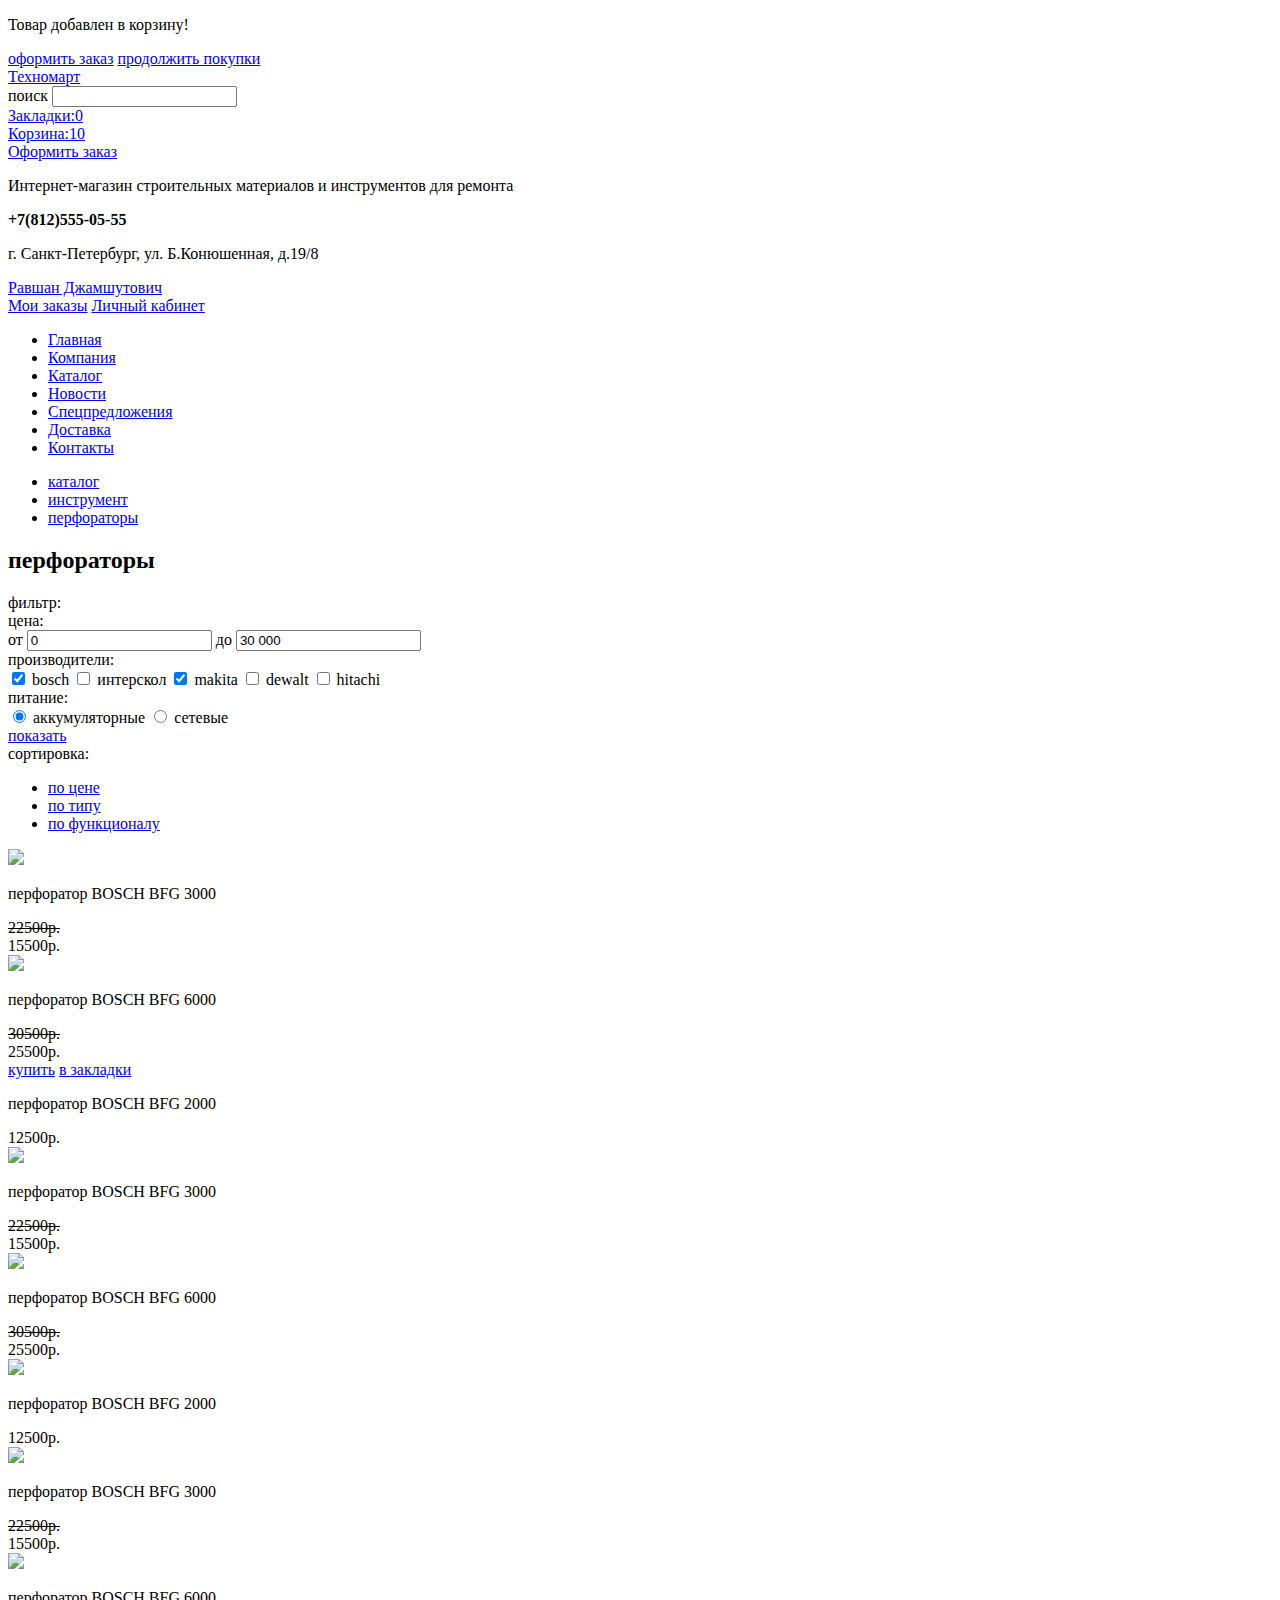
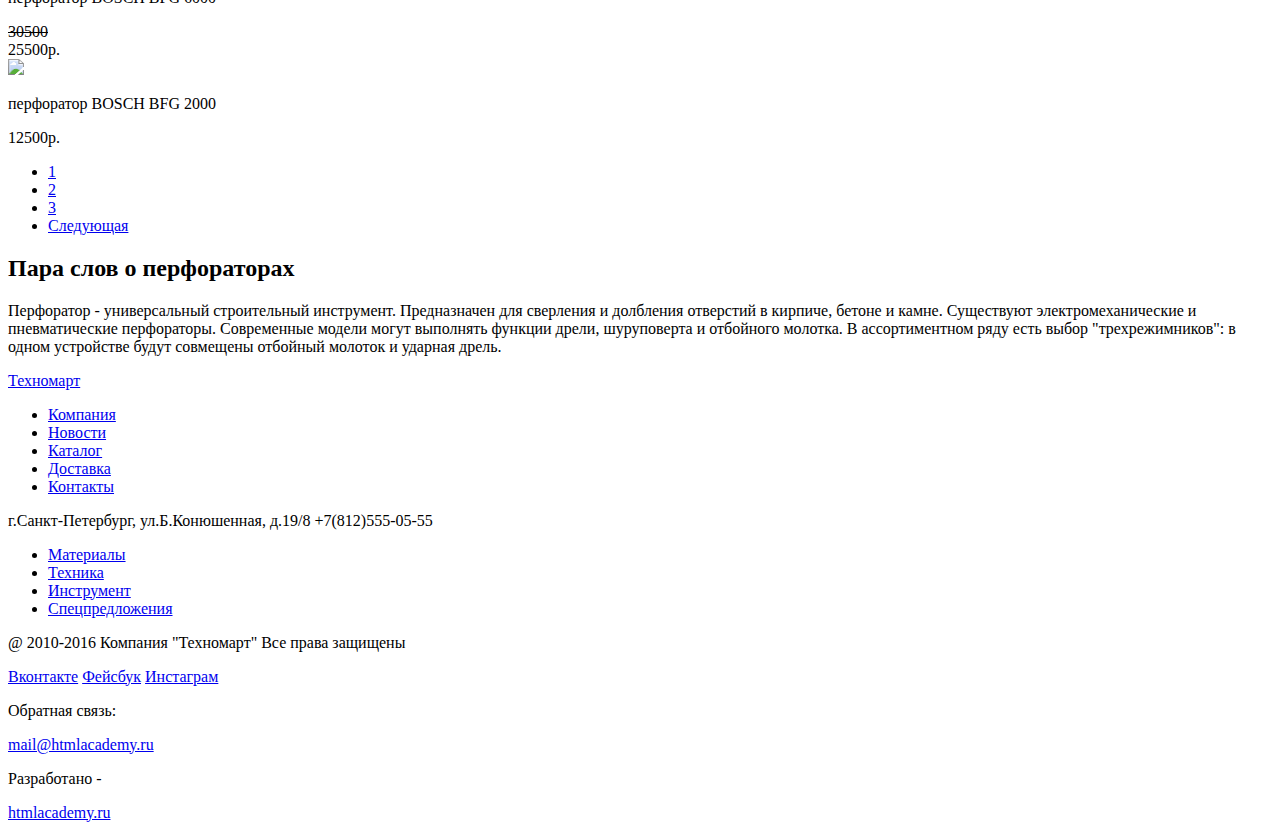
==== catalog.html @ 2f7bc576 "Разметила главную страницу" ====
<!DOCTYPE html>
<html lang="ru">
  <head>
    <meta charset="utf-8">
    <title>Техномарт</title>
  </head>
  <body>
	<div class="popup-show">
	  <p>Товар добавлен в корзину!</p>
	  <div class="popup-show-list">
		<a href="#">оформить заказ</a>
		<a href="#">продолжить покупки</a>  
	  </div> 	
    </div>  
    <header class="main-header">
      <div class="container">    
        <div class="top-block">
          <div class="top-block-title">
            <a href="index.html">Техномарт</a>  
          </div>
	      <form class="top-block-search" action="#" method="get">
			<label for="quest">поиск</label>  
            <input id="quest" name="search" type="text" value="">  
          </form>		
          <div class="top-block-bookmark">
            <a class="bookmark" href="#">Закладки:0</a>  
          </div>
          <div class="top-block-basket">
            <a class="basket" href="#">Корзина:10</a>  
          </div>
          <div class="top-block-order">
            <a class="order" href="#">Оформить заказ</a>  
          </div>    
        </div>
        <div class="info-navigation">
          <div class="info">
            <section class="info-description">
              <p>Интернет-магазин строительных материалов и инструментов для ремонта</p>    
            </section>
            <section class="info-contacts">
              <div class="info-contacts-tel">
                <b>+7(812)555-05-55</b>  
              </div>
                <p>г. Санкт-Петербург, ул. Б.Конюшенная, д.19/8</p>    
            </section>
            <section class="user-block">
              <div class="user-block-login">
                  <a class="login" href="#">Равшан Джамшутович</a>  
              </div>
              <div class="user-block-account">
                <a class="account-orders" href="#">Мои заказы</a>
                <a class="account-personal" href="#">Личный кабинет</a>      
              </div>    
            </section>  
          </div>
          <nav class="main-navigation">
            <ul>
              <li>
                <a href="#">Главная</a>  
              </li>
              <li>
                <a href="#">Компания</a>  
              </li>
              <li>
                <a href="#">Каталог</a>  
              </li>
               <li>
                <a href="#">Новости</a>  
              </li>
              <li>
                <a href="#">Спецпредложения</a>  
              </li>
              <li>
                <a href="#">Доставка</a>  
              </li>
              <li>
                <a href="#">Контакты</a>  
              </li>          
            </ul>    
          </nav>    
        </div>
      </div>    
    </header>
      
    <main class="container">
      <div class="breadcrumbs">
        <ul class="breadcrumbs-list">
          <li>
            <a href="#">каталог</a>  
          </li> 
          <li>
            <a href="#">инструмент</a>  
          </li> 
          <li>
            <a href="#">перфораторы</a>  
          </li>     
        </ul>
      </div>
      <div class="instrument-name">
        <h2>перфораторы</h2>
      </div>
      <div class="content-item">
        <div class="content-item-left">
		  <div class="filter">
			<span>фильтр:</span>  
	   	  </div>
		  <div class="content-item-left-price">
			<span>цена:</span>
			<div class="filter-price">
			
              <div class="filter-controls">
                <div class="scale">
				  <div style="margin-left:10px;width:150px;" class="bar"></div>
				</div>
                <div class="toggle min-toggle" style="left:40px;"></div>
                <div class="toggle max-toggle" style="left:180px;"></div>
              </div>
              <div class="price-controls">
                от <input class="min-price" type="text" value="0">
                до <input class="max-price" type="text" value="30 000">
              </div>
              	
			</div>  
	   	  </div>
		  <div class="content-item-left-brands">
			<span>производители:</span>
			<div class="content-item-left-list">
			  <form action="#" method="get">	
			    <input id="bosch" type="checkbox" name="#" value="#" checked>
			    <label for="bosch">bosch</label>
	            <input id="interscol" type="checkbox" name="#" value="#">		
			    <label for="interscol">интерскол</label>
			    <input id="makita" type="checkbox" name="#" value="#" checked>		
			    <label for="makita">makita</label>
			    <input id="dewalt" type="checkbox" name="#" value="#">		
			    <label for="dewalt">dewalt</label>
			    <input id="hitachi" type="checkbox" name="#" value="#">		
			    <label for="hitachi">hitachi</label>
			  </form>				
			</div>
		  </div>
		  <div class="content-item-left-energy">
			<span>питание:</span>
			<div class="content-item-left-list">
			  <form action="#" method="get">
				<input id="battery" type="radio" name="#" value="#" checked>
				<label for="battery">аккумуляторные</label>
				<input id="network" type="radio" name="#" value="#">
				<label for="network">сетевые</label> 
			  </form>
			</div>  
		  </div>
		  <div class="show">
			<a href="#">показать</a>
	   	  </div>	
        </div>
        <div class="content-item-right">
          <div class="sorting">
            <div class="sorting-name">сортировка:</div>
            <div class="sorting-list">
              <ul>
                <li>
                  <a href="#">по цене</a>    
                </li>
                <li>
                  <a href="#">по типу</a>    
                </li>
                <li>
                  <a href="#">по функционалу</a>    
                </li>  
              </ul>
            </div>      
          </div>
          <section class="sorting-item">
            <article class="sorting-item-one">
              <img src="#">
              <p>перфоратор BOSCH BFG 3000</p>
				<div class="price"><s>22500р.</s></div>
              <div class="price-discount">15500р.</div>  
            </article>
            <article class="sorting-item-two">
              <img src="#">
              <p>перфоратор BOSCH BFG 6000</p>
			  <div class="price"><s>30500р.</s></div>
              <div class="price-discount">25500р.</div>  
            </article>
            <article class="sorting-item-three">
			  <div class="buy-bookmarks">
				<a class="buy" href="#">купить</a>
				<a class="bookmarks" href="#">в закладки</a>  
			  </div>
              <!--<img src="#">-->
              <p>перфоратор BOSCH BFG 2000</p>
              <!--<div class="price"></div>-->
              <div class="price-discount">12500р.</div>  
            </article>
            <article class="sorting-item-four">
              <img src="#">
              <p>перфоратор BOSCH BFG 3000</p>
				<div class="price"><s>22500р.</s></div>
              <div class="price-discount">15500р.</div>  
            </article>
			<article class="sorting-item-five">
              <img src="#">
              <p>перфоратор BOSCH BFG 6000</p>
				<div class="price"><s>30500р.</s></div>
              <div class="price-discount">25500р.</div>  
            </article>
			<article class="sorting-item-six">
              <img src="#">
              <p>перфоратор BOSCH BFG 2000</p>
              <!--<div class="price">22500</div>-->
              <div class="price-discount">12500р.</div>  
            </article>
			<article class="sorting-item-seven">
              <img src="#">
              <p>перфоратор BOSCH BFG 3000</p>
			  <div class="price"><s>22500р.</s></div>
              <div class="price-discount">15500р.</div>  
            </article>
			<article class="sorting-item-eight">
              <img src="#">
              <p>перфоратор BOSCH BFG 6000</p>
			  <div class="price"><s>30500</s></div>
              <div class="price-discount">25500р.</div>  
            </article>
			<article class="sorting-item-nine">
              <img src="#">
              <p>перфоратор BOSCH BFG 2000</p>
              <!--<div class="price">22500</div>-->
              <div class="price-discount">12500р.</div>  
            </article>
			
			  
          </section>
        </div>  
      </div>
	  <div class="switchpages">
	    <ul>
		  <li>
			<a href="#">1</a>  
		  </li>	
		  <li>
			<a href="#">2</a>  
		  </li>	
		  <li>
			<a href="#">3</a>  
		  </li>	
		  <li>
			<a href="#">Следующая</a>  
		  </li>		
		</ul>
	  </div>
	  <div class="description-item">
		<h2>Пара слов о перфораторах</h2>
		<p>Перфоратор - универсальный строительный инструмент. Предназначен для сверления и долбления отверстий в кирпиче, бетоне и камне. Существуют электромеханические и пневматические перфораторы. Современные модели могут выполнять функции дрели, шуруповерта и отбойного молотка. В ассортиментном ряду есть выбор "трехрежимников": в одном устройстве будут совмещены отбойный молоток и ударная дрель.</p>  
	  </div>	
    </main>
      
    <footer class="main-footer">
      <div class="container">
        <div class="top-footer">
          <div class="top-footer-top">
            <div class="top-block-title">
              <a href="index.html">Техномарт</a>  
            </div>
            <nav class="footer-top-navigation">
              <ul>
                <li>
                  <a href="#">Компания</a>  
                </li>
                <li>
                  <a href="#">Новости</a>  
                </li>
                <li>
                  <a href="#">Каталог</a>  
                </li>
                <li>
                  <a href="#">Доставка</a>  
                </li>
                <li>
                  <a href="#">Контакты</a>  
                </li>   
              </ul>  
            </nav>
          </div>
          <div class="top-footer-bottom">
            <p>г.Санкт-Петербург, ул.Б.Конюшенная, д.19/8
              +7(812)555-05-55</p>
            <nav class="footer-bottom-navigation">
              <ul>
                <li>
                  <a href="#">Материалы</a>  
                </li>
                <li>
                  <a href="#">Техника</a>  
                </li>
                <li>
                  <a href="#">Инструмент</a>  
                </li> 
                <li>
                  <a href="#">Спецпредложения</a>  
                </li>     
              </ul>    
            </nav>      
          </div>    
        </div>
          <div class="bottom-footer">
            <section class="footer-protection">
              <p>@ 2010-2016 Компания "Техномарт"
                  Все права защищены</p> 
            </section>
            <section class="footer-social">
              <a class="social-btn social-btn-vk" href="#">Вконтакте</a>
              <a class="social-btn social-btn-fb" href="#">Фейсбук</a>
              <a class="social-btn social-btn-inst" href="#">Инстаграм</a>
            </section>
            <section class="footer-mail">
              <p>Обратная связь:</p>    
              <a class="mail" href="mailto:mail@htmlacademy.ru">mail@htmlacademy.ru</a>
            </section>
            <section class="footer-copyright">
              <p>Разработано -</p>
              <a class="btn" href="https://htmlacademy.ru">htmlacademy.ru</a>
            </section>         
          </div>
          
      </div>    
    </footer>  

  </body>
</html>
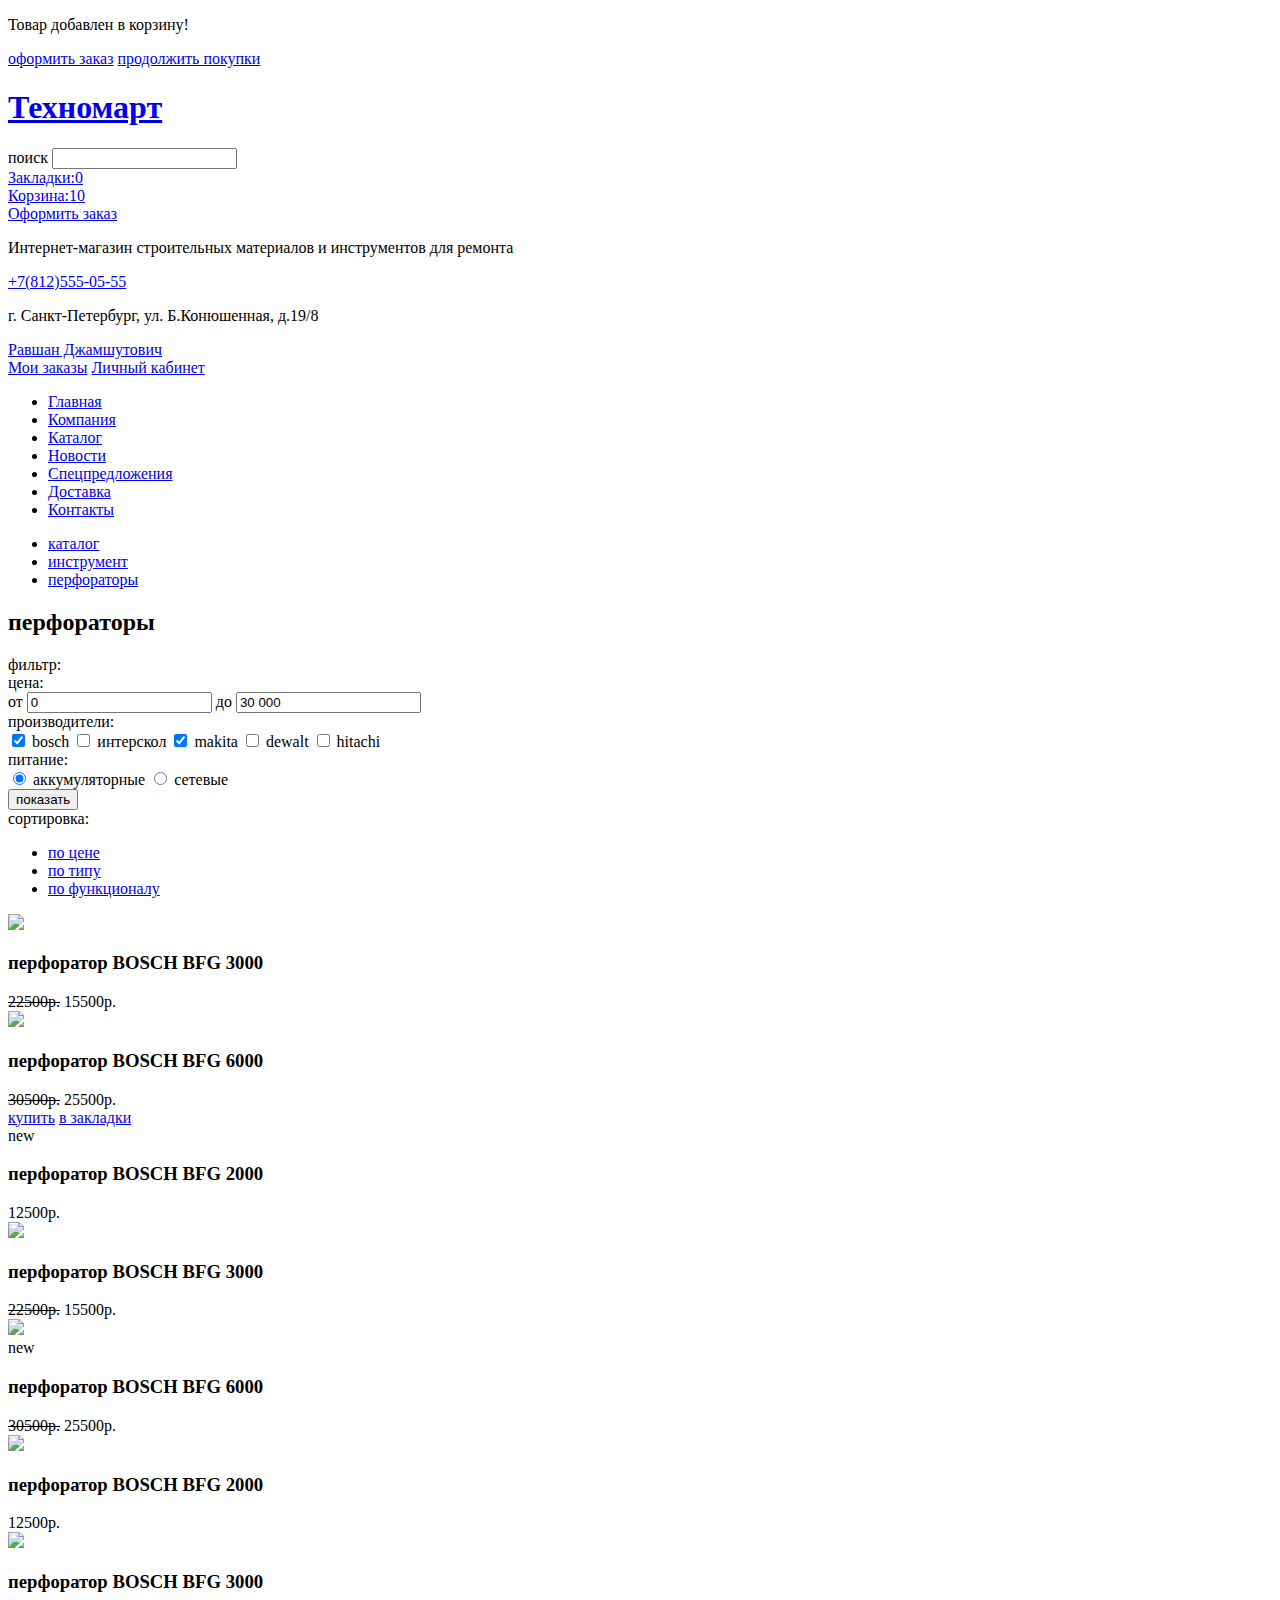
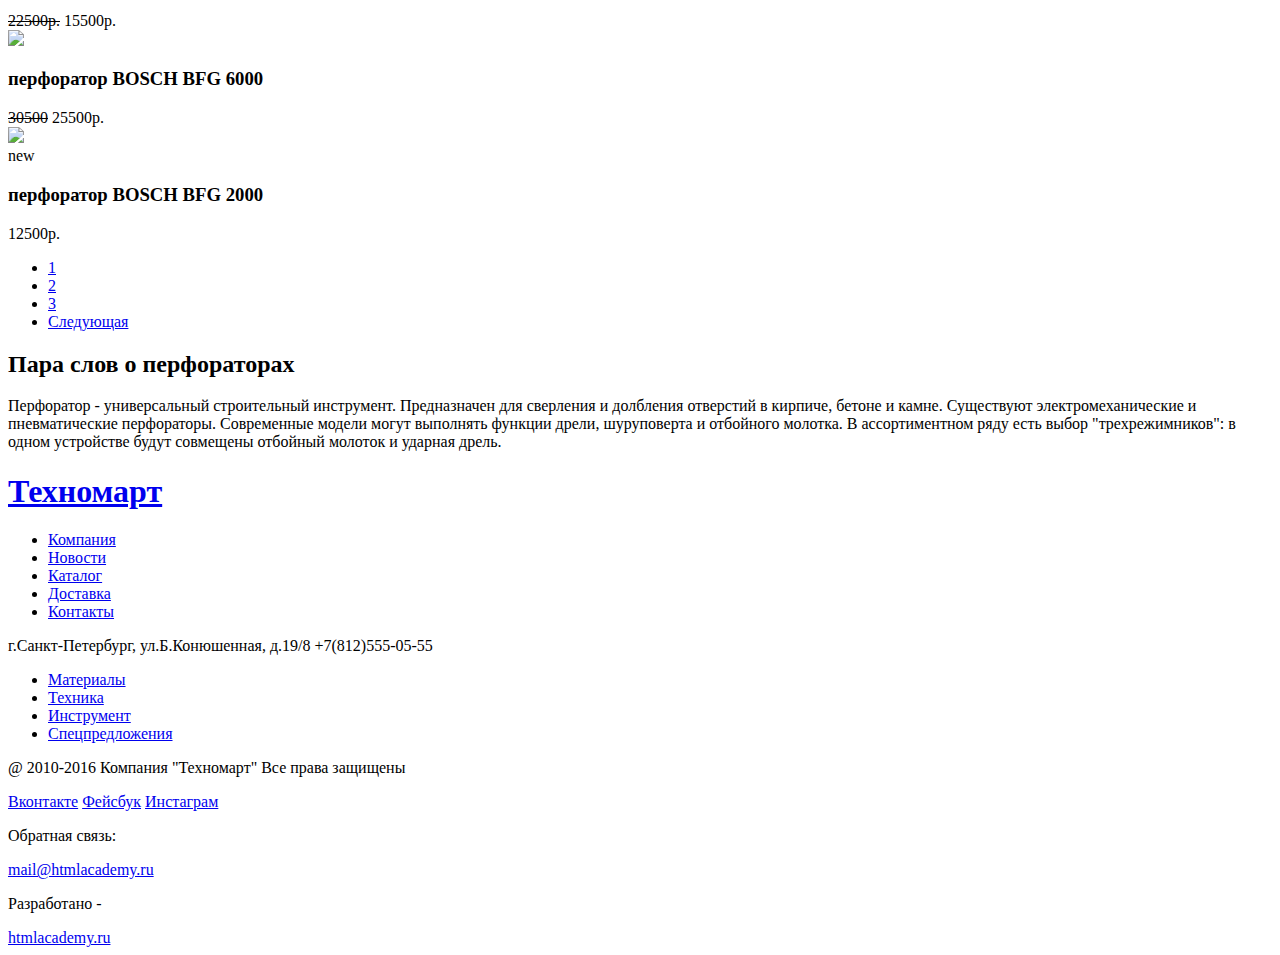
==== commit 562eca2e: "Изменила тег и название класса" ====
--- a/catalog.html
+++ b/catalog.html
@@ -15,12 +15,12 @@
     <header class="main-header">
       <div class="container">    
         <div class="top-block">
-          <div class="top-block-title">
+          <h1 class="top-block-logo">
             <a href="index.html">Техномарт</a>  
-          </div>
-	      <form class="top-block-search" action="#" method="get">
-			<label for="quest">поиск</label>  
-            <input id="quest" name="search" type="text" value="">  
+          </h1>
+          <form class="top-block-search" action="#" method="get">
+			<label>поиск  
+            <input name="search" type="text" value=""></label>  
           </form>		
           <div class="top-block-bookmark">
             <a class="bookmark" href="#">Закладки:0</a>  
@@ -39,7 +39,7 @@
             </section>
             <section class="info-contacts">
               <div class="info-contacts-tel">
-                <b>+7(812)555-05-55</b>  
+                <a href="#">+7(812)555-05-55</a>  
               </div>
                 <p>г. Санкт-Петербург, ул. Б.Конюшенная, д.19/8</p>    
             </section>
@@ -82,9 +82,9 @@
       </div>    
     </header>
       
-    <main class="container">
-      <div class="breadcrumbs">
-        <ul class="breadcrumbs-list">
+    <main data-content="catalog">
+      <div class="container">
+        <ul class="breadcrumbs">
           <li>
             <a href="#">каталог</a>  
           </li> 
@@ -95,15 +95,14 @@
             <a href="#">перфораторы</a>  
           </li>     
         </ul>
-      </div>
-      <div class="instrument-name">
-        <h2>перфораторы</h2>
-      </div>
+      
+      <h2 class="instrument-name">перфораторы</h2>
       <div class="content-item">
         <div class="content-item-left">
 		  <div class="filter">
 			<span>фильтр:</span>  
 	   	  </div>
+		  <form action="#" method="get">	
 		  <div class="content-item-left-price">
 			<span>цена:</span>
 			<div class="filter-price">
@@ -125,7 +124,7 @@
 		  <div class="content-item-left-brands">
 			<span>производители:</span>
 			<div class="content-item-left-list">
-			  <form action="#" method="get">	
+			  	
 			    <input id="bosch" type="checkbox" name="#" value="#" checked>
 			    <label for="bosch">bosch</label>
 	            <input id="interscol" type="checkbox" name="#" value="#">		
@@ -136,23 +135,24 @@
 			    <label for="dewalt">dewalt</label>
 			    <input id="hitachi" type="checkbox" name="#" value="#">		
 			    <label for="hitachi">hitachi</label>
-			  </form>				
+			  				
 			</div>
 		  </div>
 		  <div class="content-item-left-energy">
 			<span>питание:</span>
 			<div class="content-item-left-list">
-			  <form action="#" method="get">
+			  
 				<input id="battery" type="radio" name="#" value="#" checked>
 				<label for="battery">аккумуляторные</label>
 				<input id="network" type="radio" name="#" value="#">
 				<label for="network">сетевые</label> 
-			  </form>
+			  
 			</div>  
 		  </div>
 		  <div class="show">
-			<a href="#">показать</a>
-	   	  </div>	
+			<input type="submit" value="показать">
+	   	  </div>
+		</form>	  
         </div>
         <div class="content-item-right">
           <div class="sorting">
@@ -174,59 +174,74 @@
           <section class="sorting-item">
             <article class="sorting-item-one">
               <img src="#">
-              <p>перфоратор BOSCH BFG 3000</p>
-				<div class="price"><s>22500р.</s></div>
-              <div class="price-discount">15500р.</div>  
+              <h3>перфоратор BOSCH BFG 3000</h3>
+			  <div class="price">
+				 <s>22500р.</s>
+				 <span>15500р.</span>
+			  </div>  
             </article>
             <article class="sorting-item-two">
               <img src="#">
-              <p>перфоратор BOSCH BFG 6000</p>
-			  <div class="price"><s>30500р.</s></div>
-              <div class="price-discount">25500р.</div>  
+              <h3>перфоратор BOSCH BFG 6000</h3>
+			  <div class="price">
+				<s>30500р.</s>
+				<span>25500р.</span>
+			  </div>  
             </article>
             <article class="sorting-item-three">
 			  <div class="buy-bookmarks">
 				<a class="buy" href="#">купить</a>
 				<a class="bookmarks" href="#">в закладки</a>  
 			  </div>
+			  <div class="new">new</div>
               <!--<img src="#">-->
-              <p>перфоратор BOSCH BFG 2000</p>
+              <h3>перфоратор BOSCH BFG 2000</h3>
               <!--<div class="price"></div>-->
-              <div class="price-discount">12500р.</div>  
+              <div class="price">12500р.</div>  
             </article>
             <article class="sorting-item-four">
               <img src="#">
-              <p>перфоратор BOSCH BFG 3000</p>
-				<div class="price"><s>22500р.</s></div>
-              <div class="price-discount">15500р.</div>  
+              <h3>перфоратор BOSCH BFG 3000</h3>
+			  <div class="price">
+				<s>22500р.</s>
+				<span>15500р.</span>
+			  </div>  
             </article>
 			<article class="sorting-item-five">
               <img src="#">
-              <p>перфоратор BOSCH BFG 6000</p>
-				<div class="price"><s>30500р.</s></div>
-              <div class="price-discount">25500р.</div>  
+			  <div class="new">new</div>
+			  <h3>перфоратор BOSCH BFG 6000</h3>
+			  <div class="price">
+				<s>30500р.</s>
+				<span>25500р.</span>
+			  </div>  
             </article>
 			<article class="sorting-item-six">
               <img src="#">
-              <p>перфоратор BOSCH BFG 2000</p>
+              <h3>перфоратор BOSCH BFG 2000</h3>
               <!--<div class="price">22500</div>-->
-              <div class="price-discount">12500р.</div>  
+              <div class="price">12500р.</div>  
             </article>
 			<article class="sorting-item-seven">
               <img src="#">
-              <p>перфоратор BOSCH BFG 3000</p>
-			  <div class="price"><s>22500р.</s></div>
-              <div class="price-discount">15500р.</div>  
+              <h3>перфоратор BOSCH BFG 3000</h3>
+			  <div class="price">
+				<s>22500р.</s>
+				<span>15500р.</span>
+			  </div>  
             </article>
 			<article class="sorting-item-eight">
               <img src="#">
-              <p>перфоратор BOSCH BFG 6000</p>
-			  <div class="price"><s>30500</s></div>
-              <div class="price-discount">25500р.</div>  
+              <h3>перфоратор BOSCH BFG 6000</h3>
+			  <div class="price">
+				 <s>30500</s>
+				 <span>25500р.</span>
+			  </div>  
             </article>
 			<article class="sorting-item-nine">
               <img src="#">
-              <p>перфоратор BOSCH BFG 2000</p>
+			  <div class="new">new</div>
+              <H3>перфоратор BOSCH BFG 2000</H3>
               <!--<div class="price">22500</div>-->
               <div class="price-discount">12500р.</div>  
             </article>
@@ -235,8 +250,8 @@
           </section>
         </div>  
       </div>
-	  <div class="switchpages">
-	    <ul>
+	  <!--<div class="switchpages">-->
+	    <ul class="pages">
 		  <li>
 			<a href="#">1</a>  
 		  </li>	
@@ -250,20 +265,21 @@
 			<a href="#">Следующая</a>  
 		  </li>		
 		</ul>
-	  </div>
+	  <!--</div>-->
 	  <div class="description-item">
 		<h2>Пара слов о перфораторах</h2>
 		<p>Перфоратор - универсальный строительный инструмент. Предназначен для сверления и долбления отверстий в кирпиче, бетоне и камне. Существуют электромеханические и пневматические перфораторы. Современные модели могут выполнять функции дрели, шуруповерта и отбойного молотка. В ассортиментном ряду есть выбор "трехрежимников": в одном устройстве будут совмещены отбойный молоток и ударная дрель.</p>  
-	  </div>	
+	  </div>
+	  </div>
     </main>
       
     <footer class="main-footer">
       <div class="container">
         <div class="top-footer">
           <div class="top-footer-top">
-            <div class="top-block-title">
+            <h1 class="footer-logo">
               <a href="index.html">Техномарт</a>  
-            </div>
+            </h1>
             <nav class="footer-top-navigation">
               <ul>
                 <li>
@@ -281,7 +297,7 @@
                 <li>
                   <a href="#">Контакты</a>  
                 </li>   
-              </ul>  
+			  </ul> 
             </nav>
           </div>
           <div class="top-footer-bottom">
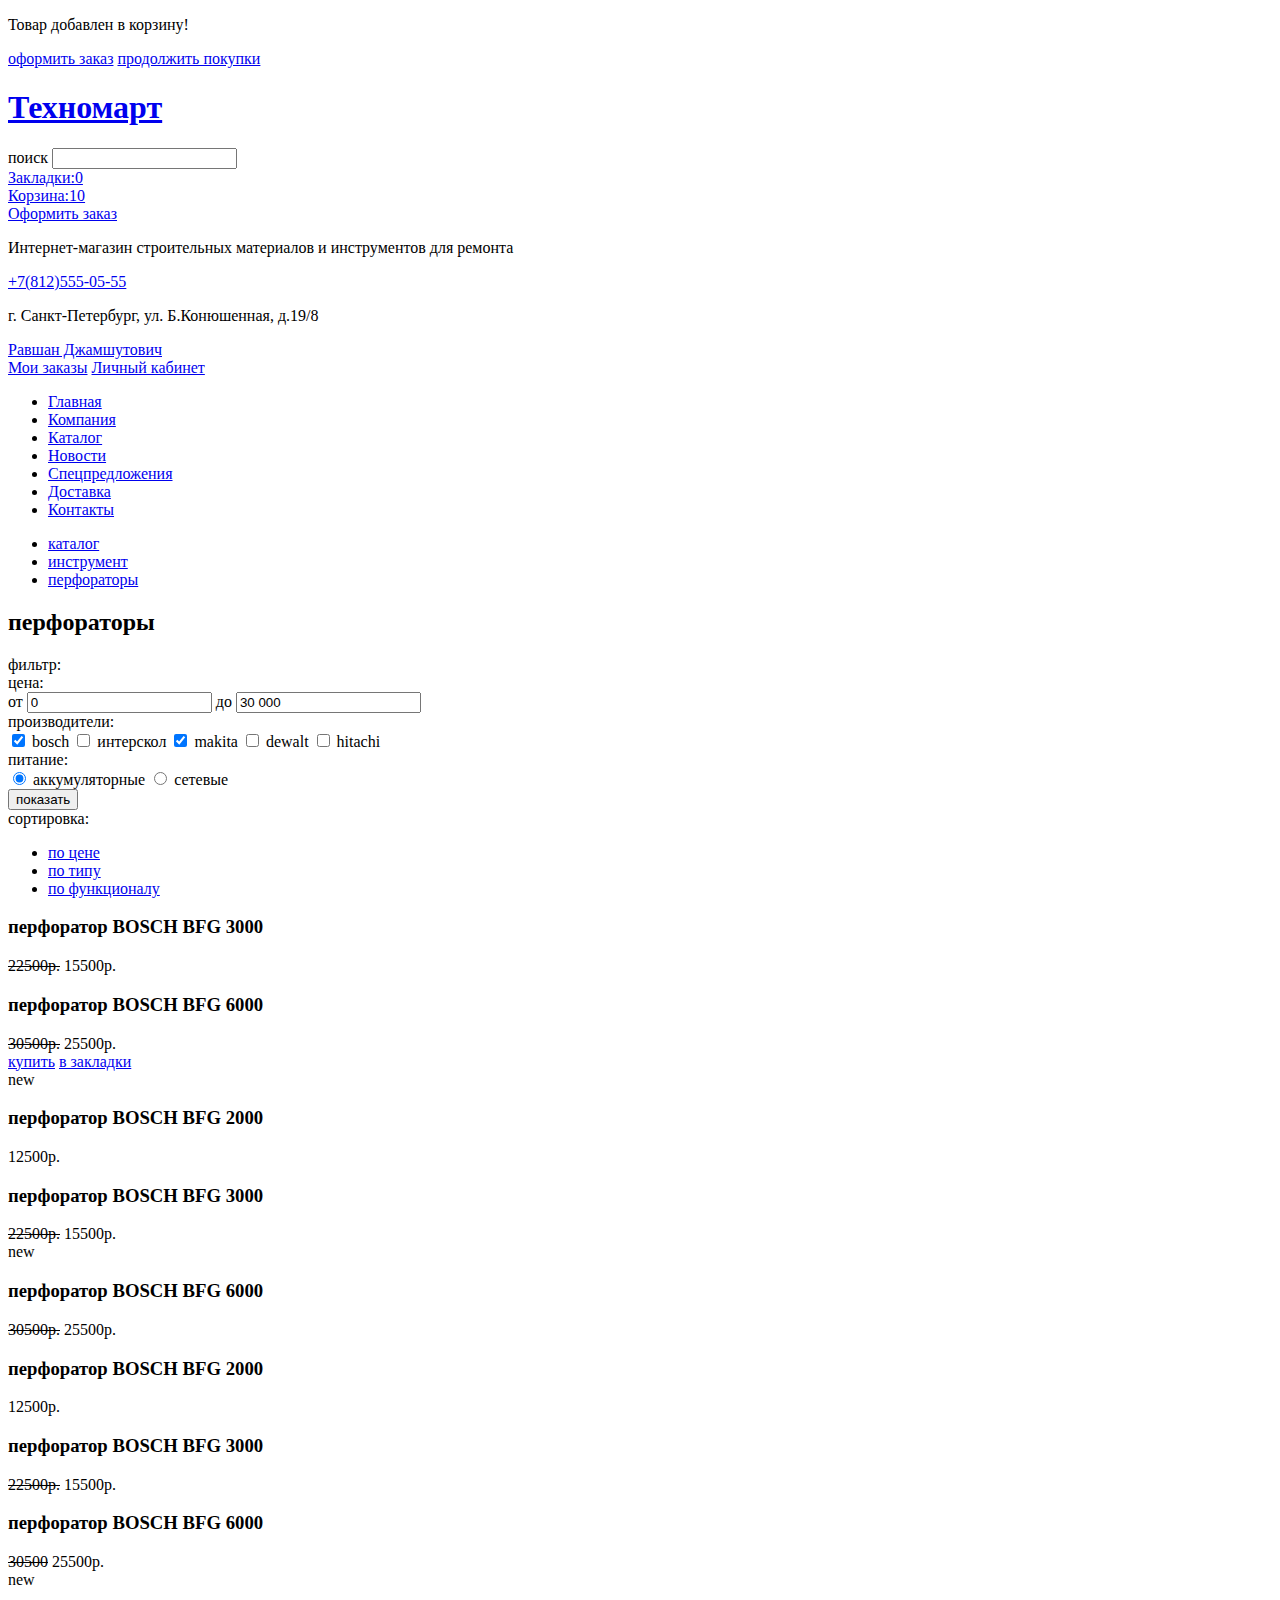
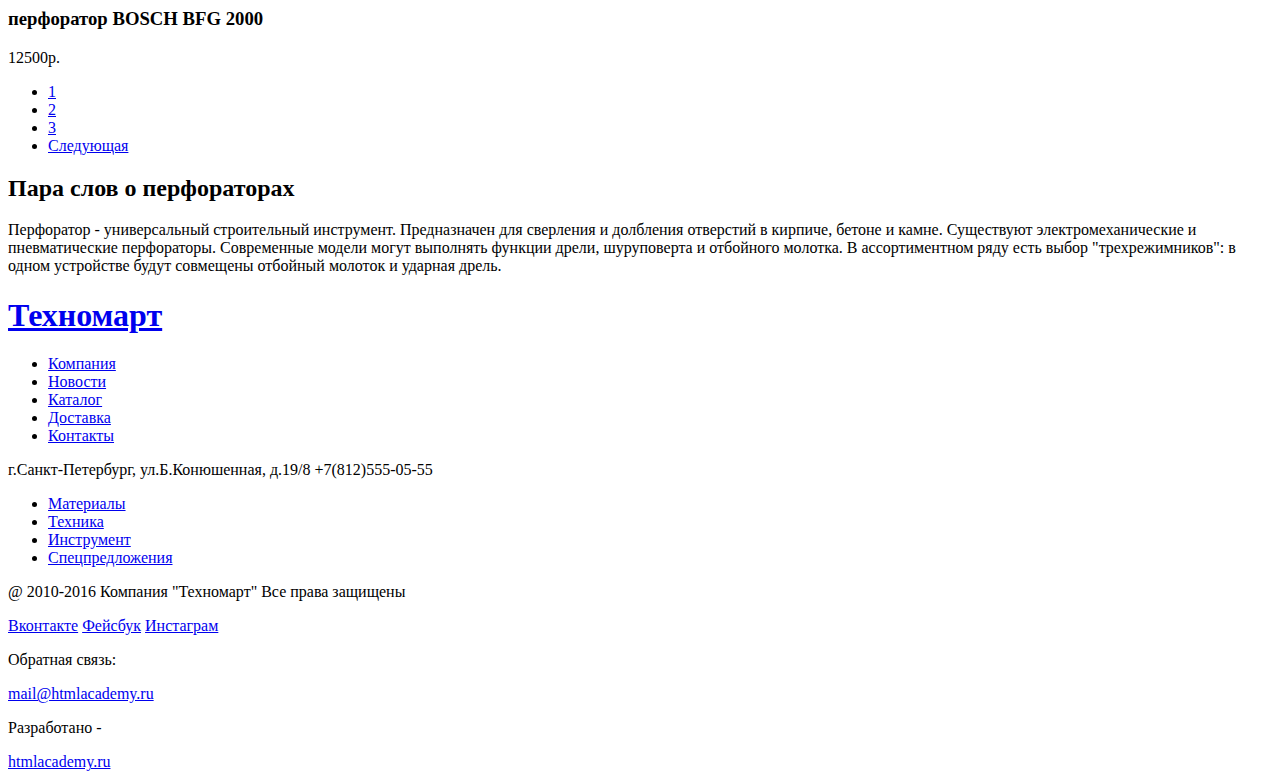
==== commit 645cd634: "Удалила div в хедере, теги img," ====
--- a/catalog.html
+++ b/catalog.html
@@ -32,8 +32,7 @@
             <a class="order" href="#">Оформить заказ</a>  
           </div>    
         </div>
-        <div class="info-navigation">
-          <div class="info">
+        <div class="info">
             <section class="info-description">
               <p>Интернет-магазин строительных материалов и инструментов для ремонта</p>    
             </section>
@@ -78,7 +77,7 @@
               </li>          
             </ul>    
           </nav>    
-        </div>
+        
       </div>    
     </header>
       
@@ -173,7 +172,6 @@
           </div>
           <section class="sorting-item">
             <article class="sorting-item-one">
-              <img src="#">
               <h3>перфоратор BOSCH BFG 3000</h3>
 			  <div class="price">
 				 <s>22500р.</s>
@@ -181,7 +179,6 @@
 			  </div>  
             </article>
             <article class="sorting-item-two">
-              <img src="#">
               <h3>перфоратор BOSCH BFG 6000</h3>
 			  <div class="price">
 				<s>30500р.</s>
@@ -200,7 +197,6 @@
               <div class="price">12500р.</div>  
             </article>
             <article class="sorting-item-four">
-              <img src="#">
               <h3>перфоратор BOSCH BFG 3000</h3>
 			  <div class="price">
 				<s>22500р.</s>
@@ -208,8 +204,7 @@
 			  </div>  
             </article>
 			<article class="sorting-item-five">
-              <img src="#">
-			  <div class="new">new</div>
+              <div class="new">new</div>
 			  <h3>перфоратор BOSCH BFG 6000</h3>
 			  <div class="price">
 				<s>30500р.</s>
@@ -217,13 +212,11 @@
 			  </div>  
             </article>
 			<article class="sorting-item-six">
-              <img src="#">
-              <h3>перфоратор BOSCH BFG 2000</h3>
+               <h3>перфоратор BOSCH BFG 2000</h3>
               <!--<div class="price">22500</div>-->
               <div class="price">12500р.</div>  
             </article>
 			<article class="sorting-item-seven">
-              <img src="#">
               <h3>перфоратор BOSCH BFG 3000</h3>
 			  <div class="price">
 				<s>22500р.</s>
@@ -231,7 +224,6 @@
 			  </div>  
             </article>
 			<article class="sorting-item-eight">
-              <img src="#">
               <h3>перфоратор BOSCH BFG 6000</h3>
 			  <div class="price">
 				 <s>30500</s>
@@ -239,8 +231,7 @@
 			  </div>  
             </article>
 			<article class="sorting-item-nine">
-              <img src="#">
-			  <div class="new">new</div>
+              <div class="new">new</div>
               <H3>перфоратор BOSCH BFG 2000</H3>
               <!--<div class="price">22500</div>-->
               <div class="price-discount">12500р.</div>  
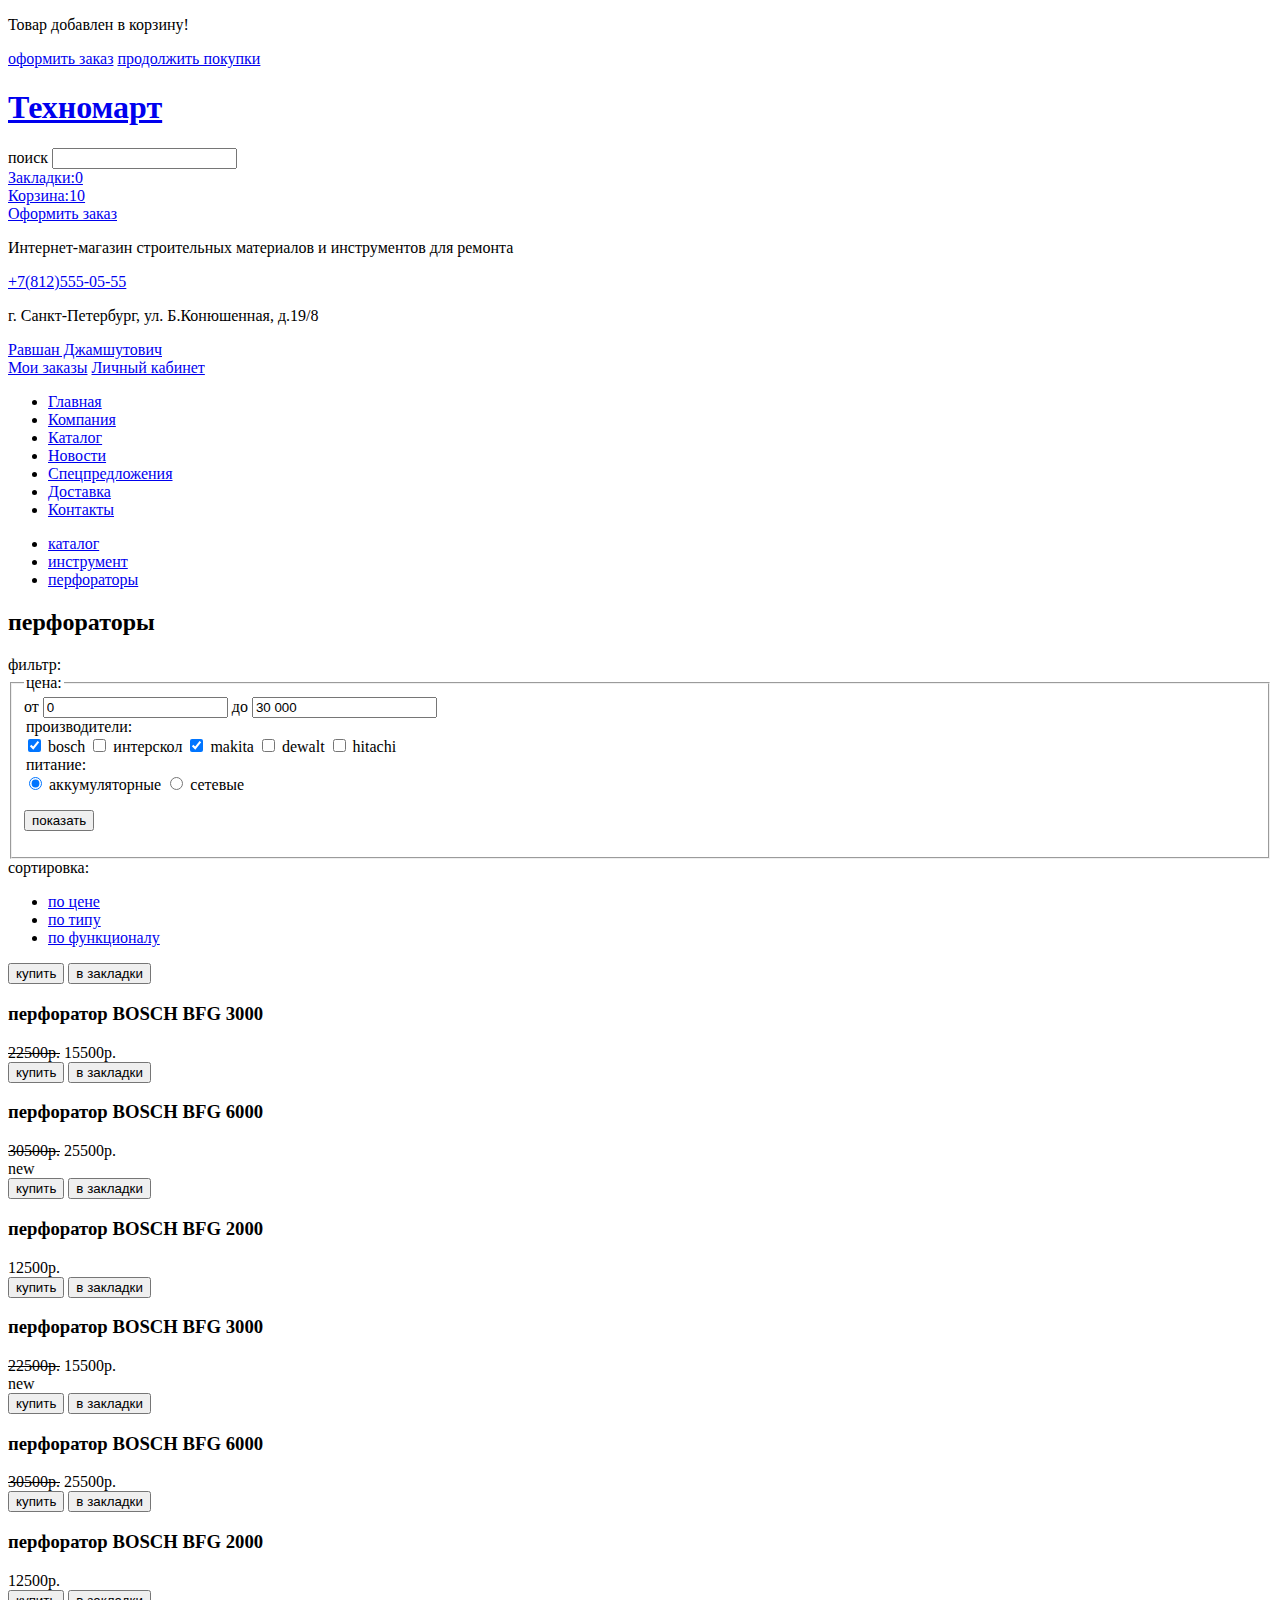
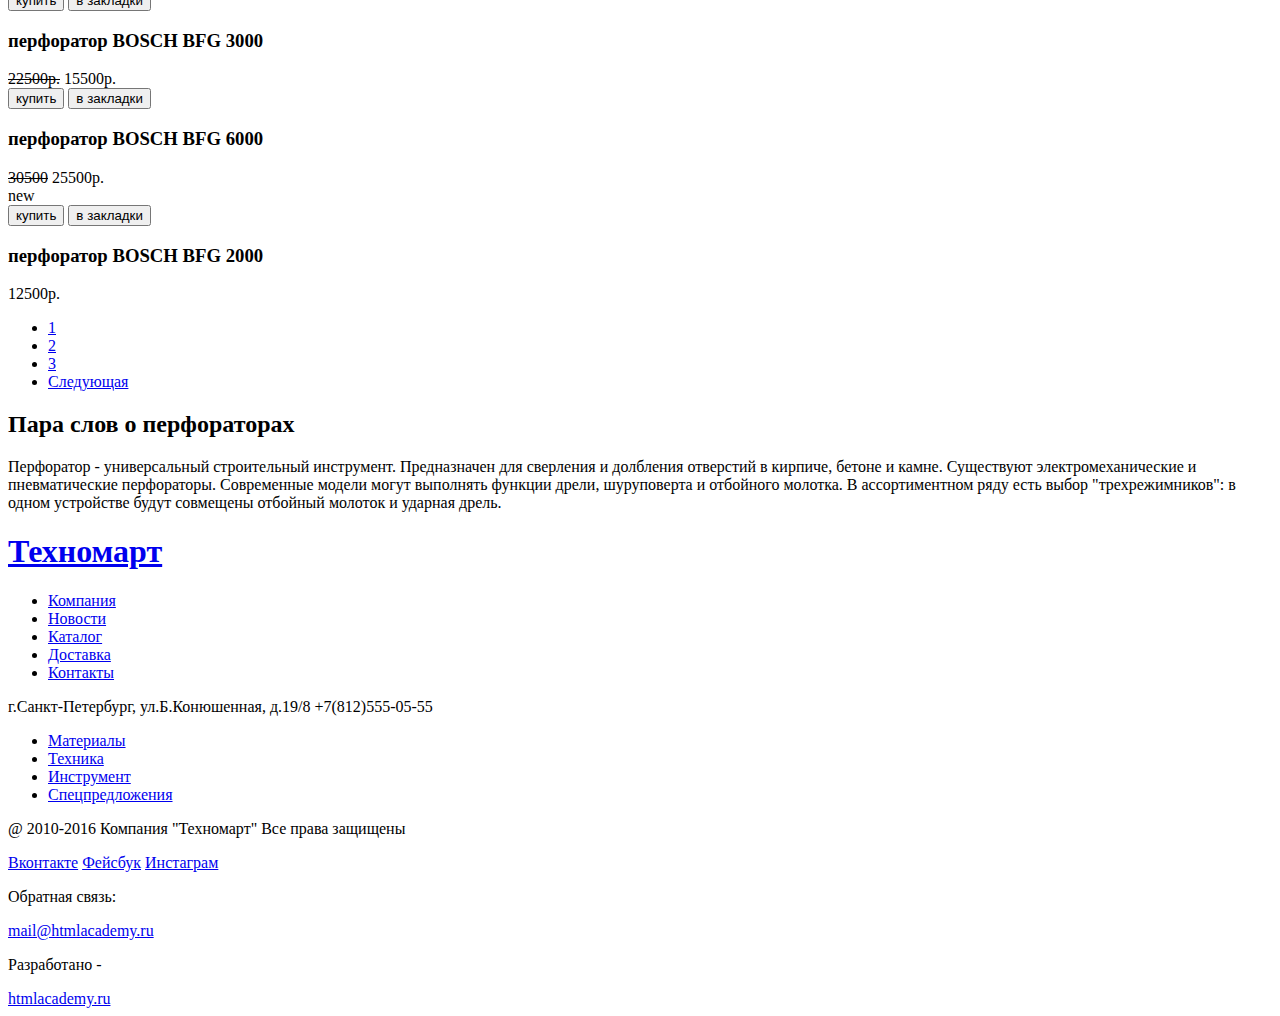
==== commit a155df3e: "Изменила разметку формы" ====
--- a/catalog.html
+++ b/catalog.html
@@ -102,28 +102,22 @@
 			<span>фильтр:</span>  
 	   	  </div>
 		  <form action="#" method="get">	
-		  <div class="content-item-left-price">
-			<span>цена:</span>
-			<div class="filter-price">
+		    <fieldset>
+			  <legend>цена:</legend>
+                <div class="filter-controls">
+                  <div class="scale">
+				    <div style="margin-left:10px;width:150px;" class="bar"></div>
+				  </div>
+                  <div class="toggle min-toggle" style="left:40px;"></div>
+                  <div class="toggle max-toggle" style="left:180px;"></div>
+                </div>
+                <div class="price-controls">
+                  от <input class="min-price" type="text" value="0">
+                  до <input class="max-price" type="text" value="30 000">
+                </div>
+              	
+		      <legend>производители:</legend>
 			
-              <div class="filter-controls">
-                <div class="scale">
-				  <div style="margin-left:10px;width:150px;" class="bar"></div>
-				</div>
-                <div class="toggle min-toggle" style="left:40px;"></div>
-                <div class="toggle max-toggle" style="left:180px;"></div>
-              </div>
-              <div class="price-controls">
-                от <input class="min-price" type="text" value="0">
-                до <input class="max-price" type="text" value="30 000">
-              </div>
-              	
-			</div>  
-	   	  </div>
-		  <div class="content-item-left-brands">
-			<span>производители:</span>
-			<div class="content-item-left-list">
-			  	
 			    <input id="bosch" type="checkbox" name="#" value="#" checked>
 			    <label for="bosch">bosch</label>
 	            <input id="interscol" type="checkbox" name="#" value="#">		
@@ -135,22 +129,15 @@
 			    <input id="hitachi" type="checkbox" name="#" value="#">		
 			    <label for="hitachi">hitachi</label>
 			  				
-			</div>
-		  </div>
-		  <div class="content-item-left-energy">
-			<span>питание:</span>
-			<div class="content-item-left-list">
-			  
-				<input id="battery" type="radio" name="#" value="#" checked>
+		      <legend>питание:</legend>
+			
+			    <input id="battery" type="radio" name="#" value="#" checked>
 				<label for="battery">аккумуляторные</label>
 				<input id="network" type="radio" name="#" value="#">
 				<label for="network">сетевые</label> 
 			  
-			</div>  
-		  </div>
-		  <div class="show">
-			<input type="submit" value="показать">
-	   	  </div>
+			      <p><input type="submit" value="показать"></p>
+	   	  </fieldset>
 		</form>	  
         </div>
         <div class="content-item-right">
@@ -172,6 +159,10 @@
           </div>
           <section class="sorting-item">
             <article class="sorting-item-one">
+			  <div class="hidden">
+			    <button>купить</button>
+			    <button>в закладки</button>	
+			  </div>
               <h3>перфоратор BOSCH BFG 3000</h3>
 			  <div class="price">
 				 <s>22500р.</s>
@@ -179,6 +170,10 @@
 			  </div>  
             </article>
             <article class="sorting-item-two">
+			  <div class="hidden">
+			    <button>купить</button>
+			    <button>в закладки</button>	
+			  </div>	
               <h3>перфоратор BOSCH BFG 6000</h3>
 			  <div class="price">
 				<s>30500р.</s>
@@ -186,17 +181,20 @@
 			  </div>  
             </article>
             <article class="sorting-item-three">
-			  <div class="buy-bookmarks">
-				<a class="buy" href="#">купить</a>
-				<a class="bookmarks" href="#">в закладки</a>  
+			  <div class="new">new</div>
+			  <div class="hidden">
+				<button>купить</button>
+				<button>в закладки</button>  
 			  </div>
-			  <div class="new">new</div>
-              <!--<img src="#">-->
-              <h3>перфоратор BOSCH BFG 2000</h3>
+			  <h3>перфоратор BOSCH BFG 2000</h3>
               <!--<div class="price"></div>-->
               <div class="price">12500р.</div>  
             </article>
             <article class="sorting-item-four">
+			  <div class="hidden">
+				<button>купить</button>
+				<button>в закладки</button>  
+			  </div>	
               <h3>перфоратор BOSCH BFG 3000</h3>
 			  <div class="price">
 				<s>22500р.</s>
@@ -205,6 +203,10 @@
             </article>
 			<article class="sorting-item-five">
               <div class="new">new</div>
+			  <div class="hidden">
+				<button>купить</button>
+				<button>в закладки</button>  
+			  </div>	
 			  <h3>перфоратор BOSCH BFG 6000</h3>
 			  <div class="price">
 				<s>30500р.</s>
@@ -212,11 +214,19 @@
 			  </div>  
             </article>
 			<article class="sorting-item-six">
+			  <div class="hidden">
+			    <button>купить</button>
+				<button>в закладки</button>  
+			   </div>	
                <h3>перфоратор BOSCH BFG 2000</h3>
               <!--<div class="price">22500</div>-->
               <div class="price">12500р.</div>  
             </article>
 			<article class="sorting-item-seven">
+			  <div class="hidden">
+				<button>купить</button>
+				<button>в закладки</button>  
+			  </div>	
               <h3>перфоратор BOSCH BFG 3000</h3>
 			  <div class="price">
 				<s>22500р.</s>
@@ -224,6 +234,10 @@
 			  </div>  
             </article>
 			<article class="sorting-item-eight">
+			  <div class="hidden">
+				<button>купить</button>
+				<button>в закладки</button>  
+			  </div>	
               <h3>перфоратор BOSCH BFG 6000</h3>
 			  <div class="price">
 				 <s>30500</s>
@@ -232,6 +246,10 @@
             </article>
 			<article class="sorting-item-nine">
               <div class="new">new</div>
+			  <div class="hidden">
+				<button>купить</button>
+				<button>в закладки</button>  
+			  </div>
               <H3>перфоратор BOSCH BFG 2000</H3>
               <!--<div class="price">22500</div>-->
               <div class="price-discount">12500р.</div>  
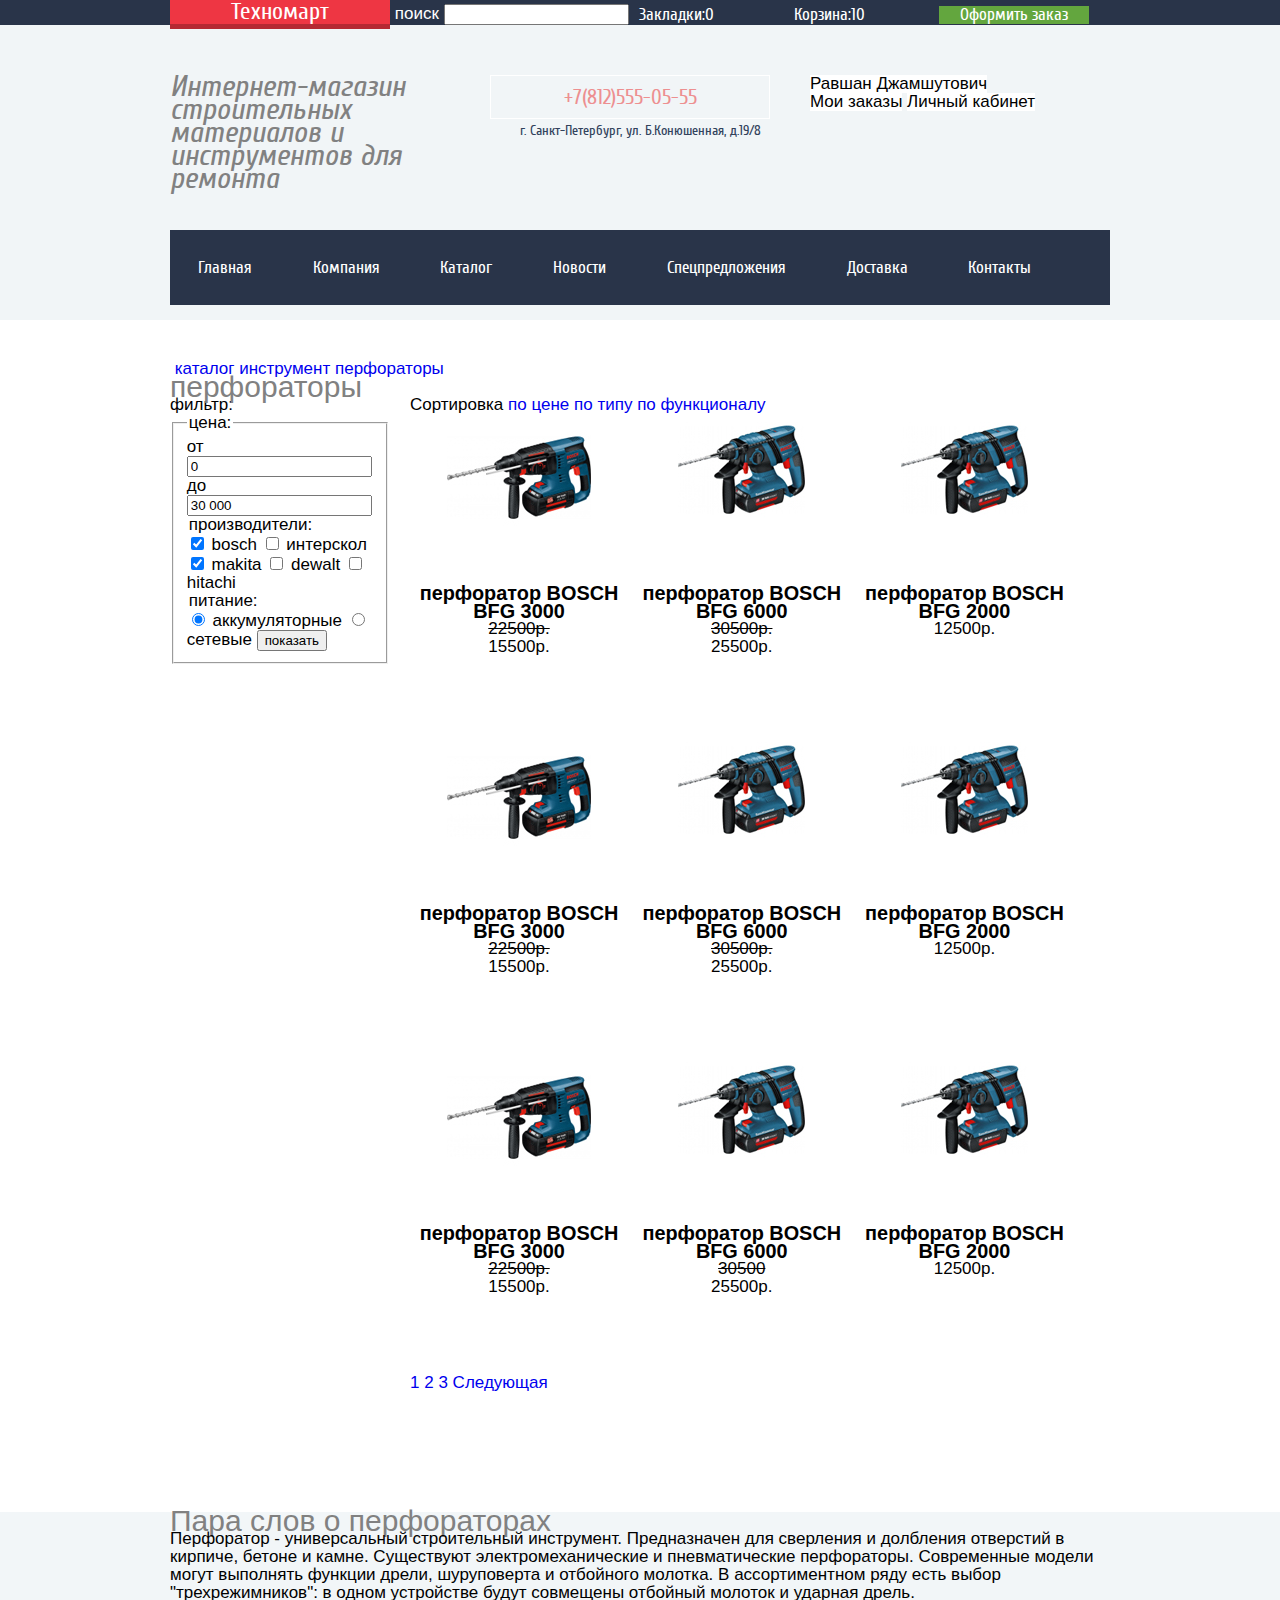
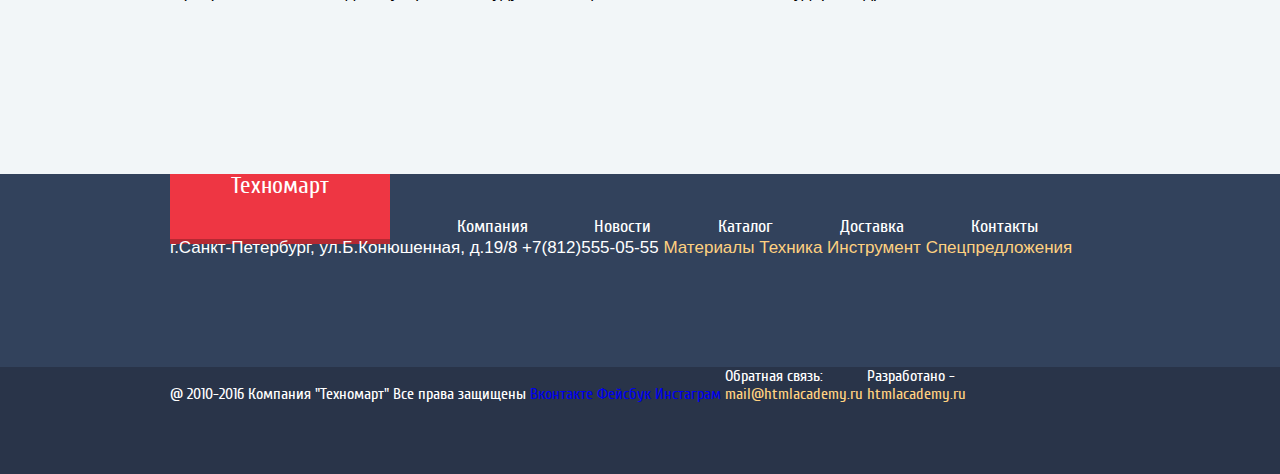
==== commit ff17c458: "Подключила шрифты, внесла изменения в разметку страниц и стилевой файл, создала сетки." ====
--- a/catalog.html
+++ b/catalog.html
@@ -3,6 +3,10 @@
   <head>
     <meta charset="utf-8">
     <title>Техномарт</title>
+	<!--<link href='https://fonts.googleapis.com/css?family=Cuprum:400,400italic,700&subset=latin,cyrillic' rel='stylesheet' type='text/css'>
+	<link href='https://fonts.googleapis.com/css?family=PT+Sans:400,400italic,700&subset=latin,cyrillic' rel='stylesheet' type='text/css'>-->
+    <link rel="stylesheet" href="css/normalize.css">  
+	<link href="css/style.css" rel="stylesheet">  
   </head>
   <body>
 	<div class="popup-show">
@@ -13,57 +17,60 @@
 	  </div> 	
     </div>  
     <header class="main-header">
-      <div class="container">    
-        <div class="top-block">
-          <h1 class="top-block-logo">
+      <div class="top-header">
+		<div class="container">    
+		  <h1 class="logo">
             <a href="index.html">Техномарт</a>  
           </h1>
-          <form class="top-block-search" action="#" method="get">
+          <form class="top-block search" action="#" method="get">
 			<label>поиск  
-            <input name="search" type="text" value=""></label>  
+            <input name="search" type="text"></label>  
           </form>		
-          <div class="top-block-bookmark">
+          <div class="top-block bookmark">
             <a class="bookmark" href="#">Закладки:0</a>  
           </div>
-          <div class="top-block-basket">
+          <div class="top-block basket">
             <a class="basket" href="#">Корзина:10</a>  
           </div>
-          <div class="top-block-order">
+          <div class="top-block order">
             <a class="order" href="#">Оформить заказ</a>  
           </div>    
         </div>
-        <div class="info">
-            <section class="info-description">
-              <p>Интернет-магазин строительных материалов и инструментов для ремонта</p>    
-            </section>
-            <section class="info-contacts">
-              <div class="info-contacts-tel">
-                <a href="#">+7(812)555-05-55</a>  
-              </div>
-                <p>г. Санкт-Петербург, ул. Б.Конюшенная, д.19/8</p>    
-            </section>
-            <section class="user-block">
+	  </div>
+	  <div class="bottom-header">
+		<div class="container">
+          <div class="info clearfix">
+            <div class="info-description">
+              <h2>Интернет-магазин строительных материалов и инструментов для ремонта</h2>    
+            </div>
+            <div class="info-contacts">
+              <!--<div class="info-contacts-tel">-->
+              <a href="#">+7(812)555-05-55</a>  
+              <!--</div>-->
+              <p>г. Санкт-Петербург, ул. Б.Конюшенная, д.19/8</p>    
+            </div>
+            <div class="user-block">
               <div class="user-block-login">
-                  <a class="login" href="#">Равшан Джамшутович</a>  
+                <a class="login" href="#">Равшан Джамшутович</a>  
               </div>
               <div class="user-block-account">
                 <a class="account-orders" href="#">Мои заказы</a>
                 <a class="account-personal" href="#">Личный кабинет</a>      
               </div>    
-            </section>  
+            </div>   
           </div>
           <nav class="main-navigation">
             <ul>
               <li>
-                <a href="#">Главная</a>  
+                <a href="index.html">Главная</a>  
               </li>
               <li>
                 <a href="#">Компания</a>  
               </li>
               <li>
-                <a href="#">Каталог</a>  
-              </li>
-               <li>
+                <a href="catalog.html">Каталог</a>  
+              </li>
+              <li>
                 <a href="#">Новости</a>  
               </li>
               <li>
@@ -77,15 +84,22 @@
               </li>          
             </ul>    
           </nav>    
-        
-      </div>    
+        </div>
+	  </div>	
     </header>
+		
+             
+            
+    
       
     <main data-content="catalog">
       <div class="container">
         <ul class="breadcrumbs">
+		  <li>
+		    <a href="index.html"></a>  
+		  </li>
           <li>
-            <a href="#">каталог</a>  
+            <a href="catalog.html">каталог</a>  
           </li> 
           <li>
             <a href="#">инструмент</a>  
@@ -96,7 +110,7 @@
         </ul>
       
       <h2 class="instrument-name">перфораторы</h2>
-      <div class="content-item">
+      <div class="content-item clearfix">
         <div class="content-item-left">
 		  <div class="filter">
 			<span>фильтр:</span>  
@@ -118,33 +132,32 @@
               	
 		      <legend>производители:</legend>
 			
-			    <input id="bosch" type="checkbox" name="#" value="#" checked>
+			    <input id="bosch" type="checkbox" name="bosch" checked>
 			    <label for="bosch">bosch</label>
-	            <input id="interscol" type="checkbox" name="#" value="#">		
+	            <input id="interscol" type="checkbox" name="interscol">		
 			    <label for="interscol">интерскол</label>
-			    <input id="makita" type="checkbox" name="#" value="#" checked>		
+			    <input id="makita" type="checkbox" name="makita" checked>		
 			    <label for="makita">makita</label>
-			    <input id="dewalt" type="checkbox" name="#" value="#">		
+			    <input id="dewalt" type="checkbox" name="dewalt">		
 			    <label for="dewalt">dewalt</label>
-			    <input id="hitachi" type="checkbox" name="#" value="#">		
+			    <input id="hitachi" type="checkbox" name="hitachi">		
 			    <label for="hitachi">hitachi</label>
 			  				
 		      <legend>питание:</legend>
 			
-			    <input id="battery" type="radio" name="#" value="#" checked>
+			    <input id="battery" type="radio" name="bat" checked>
 				<label for="battery">аккумуляторные</label>
-				<input id="network" type="radio" name="#" value="#">
+				<input id="network" type="radio" name="bat">
 				<label for="network">сетевые</label> 
 			  
-			      <p><input type="submit" value="показать"></p>
+			    <input type="submit" value="показать">
 	   	  </fieldset>
 		</form>	  
         </div>
         <div class="content-item-right">
-          <div class="sorting">
-            <div class="sorting-name">сортировка:</div>
-            <div class="sorting-list">
-              <ul>
+
+              <ul class="sorting-list">
+				<li>Сортировка</li>
                 <li>
                   <a href="#">по цене</a>    
                 </li>
@@ -153,23 +166,29 @@
                 </li>
                 <li>
                   <a href="#">по функционалу</a>    
-                </li>  
-              </ul>
-            </div>      
-          </div>
-          <section class="sorting-item">
-            <article class="sorting-item-one">
+                </li>
+				<li>
+				  <a href="#"></a>
+				</li>
+				<li>
+				  <a href="#"></a>
+				</li>   
+              </ul>  
+          <ul class="sorting-catalog">
+            <li class="sorting-catalog-item">
+			  <div class="foto"><img src="img/catalog/bosch3000.jpg" width="144" height="128" alt="перфоратор Bosch BFG 3000"></div>
 			  <div class="hidden">
 			    <button>купить</button>
 			    <button>в закладки</button>	
 			  </div>
               <h3>перфоратор BOSCH BFG 3000</h3>
 			  <div class="price">
-				 <s>22500р.</s>
-				 <span>15500р.</span>
-			  </div>  
-            </article>
-            <article class="sorting-item-two">
+				  <s>22500р.</s>
+				  <p>15500р.</p>
+			  </div>  
+            </li>
+            <li class="sorting-catalog-item">
+				<div class="foto"><img src="img/catalog/bosch6000.jpg" width="127" height="112" alt="перфоратор Bosch BFG 6000"></div>	
 			  <div class="hidden">
 			    <button>купить</button>
 			    <button>в закладки</button>	
@@ -177,11 +196,12 @@
               <h3>перфоратор BOSCH BFG 6000</h3>
 			  <div class="price">
 				<s>30500р.</s>
-				<span>25500р.</span>
-			  </div>  
-            </article>
-            <article class="sorting-item-three">
-			  <div class="new">new</div>
+				<p>25500р.</p>
+			  </div>  
+            </li>
+            <li class="sorting-catalog-item">
+			  <div class="new"></div>
+				<div class="foto"><img src="img/catalog/bosch2000.jpg" width="127" height="112" alt="перфоратор Bosch BFG 2000"></div>
 			  <div class="hidden">
 				<button>купить</button>
 				<button>в закладки</button>  
@@ -189,20 +209,22 @@
 			  <h3>перфоратор BOSCH BFG 2000</h3>
               <!--<div class="price"></div>-->
               <div class="price">12500р.</div>  
-            </article>
-            <article class="sorting-item-four">
+            </li>
+            <li class="sorting-catalog-item">
+				<div class="foto"><img 	src="img/catalog/bosch3000.jpg" width="144" height="128" alt="перфоратор Bosch BFG 3000"></div>
 			  <div class="hidden">
 				<button>купить</button>
 				<button>в закладки</button>  
 			  </div>	
               <h3>перфоратор BOSCH BFG 3000</h3>
 			  <div class="price">
-				<s>22500р.</s>
-				<span>15500р.</span>
-			  </div>  
-            </article>
-			<article class="sorting-item-five">
-              <div class="new">new</div>
+			    <s>22500р.</s>
+				<p>15500р.</p>
+			  </div>  
+            </li>
+			<li class="sorting-catalog-item">
+              <div class="new"></div>
+				<div class="foto"><img src="img/catalog/bosch6000.jpg" width="127" height="112" alt="перфоратор Bosch BFG 6000"></div>	
 			  <div class="hidden">
 				<button>купить</button>
 				<button>в закладки</button>  
@@ -210,10 +232,11 @@
 			  <h3>перфоратор BOSCH BFG 6000</h3>
 			  <div class="price">
 				<s>30500р.</s>
-				<span>25500р.</span>
-			  </div>  
-            </article>
-			<article class="sorting-item-six">
+				<p>25500р.</p>
+			  </div>  
+            </li>
+			<li class="sorting-catalog-item">
+				<div class="foto"><img src="img/catalog/bosch2000.jpg" width="127"	 height="112" alt="перфоратор Bosch BFG 2000"></div>
 			  <div class="hidden">
 			    <button>купить</button>
 				<button>в закладки</button>  
@@ -221,8 +244,9 @@
                <h3>перфоратор BOSCH BFG 2000</h3>
               <!--<div class="price">22500</div>-->
               <div class="price">12500р.</div>  
-            </article>
-			<article class="sorting-item-seven">
+            </li>
+			<li class="sorting-catalog-item">
+				<div class="foto"><img src="img/catalog/bosch3000.jpg" width="" height="" alt="перфоратор Bosch BFG 3000"></div>	
 			  <div class="hidden">
 				<button>купить</button>
 				<button>в закладки</button>  
@@ -230,22 +254,25 @@
               <h3>перфоратор BOSCH BFG 3000</h3>
 			  <div class="price">
 				<s>22500р.</s>
-				<span>15500р.</span>
-			  </div>  
-            </article>
-			<article class="sorting-item-eight">
+				<p>15500р.</p>
+			  </div>  
+            </li>
+			<li class="sorting-catalog-item">
+				<div class="foto"><img src="img/catalog/bosch6000.jpg" width="127" height="112" alt="перфоратор Bosch BFG 6000"></div>	
 			  <div class="hidden">
 				<button>купить</button>
 				<button>в закладки</button>  
 			  </div>	
               <h3>перфоратор BOSCH BFG 6000</h3>
 			  <div class="price">
-				 <s>30500</s>
-				 <span>25500р.</span>
-			  </div>  
-            </article>
-			<article class="sorting-item-nine">
-              <div class="new">new</div>
+				  <s>30500</s>
+
+				  <p>25500р.</p>
+			  </div>  
+            </li>
+			<li class="sorting-catalog-item">
+              <div class="new"></div>
+				<div class="foto"><img src="img/catalog/bosch2000.jpg"	width="127" height="112" alt="перфоратор Bosch BFG 2000"></div>
 			  <div class="hidden">
 				<button>купить</button>
 				<button>в закладки</button>  
@@ -253,16 +280,12 @@
               <H3>перфоратор BOSCH BFG 2000</H3>
               <!--<div class="price">22500</div>-->
               <div class="price-discount">12500р.</div>  
-            </article>
-			
-			  
-          </section>
-        </div>  
-      </div>
-	  <!--<div class="switchpages">-->
-	    <ul class="pages">
-		  <li>
-			<a href="#">1</a>  
+            </li>
+		  </ul>
+				  <!--<div class="switchpages">-->
+	    <ul class="paginator">
+		  <li>
+			<a href="index.html">1</a>  
 		  </li>	
 		  <li>
 			<a href="#">2</a>  
@@ -274,23 +297,31 @@
 			<a href="#">Следующая</a>  
 		  </li>		
 		</ul>
-	  <!--</div>-->
+        </div>  
+      </div>
+
+		  
+	  </div>
 	  <div class="description-item">
-		<h2>Пара слов о перфораторах</h2>
-		<p>Перфоратор - универсальный строительный инструмент. Предназначен для сверления и долбления отверстий в кирпиче, бетоне и камне. Существуют электромеханические и пневматические перфораторы. Современные модели могут выполнять функции дрели, шуруповерта и отбойного молотка. В ассортиментном ряду есть выбор "трехрежимников": в одном устройстве будут совмещены отбойный молоток и ударная дрель.</p>  
-	  </div>
-	  </div>
+	    <div class="container">
+		  <h2>Пара слов о перфораторах</h2>
+		  <p>Перфоратор - универсальный строительный инструмент. Предназначен для сверления и долбления отверстий в кирпиче, бетоне и камне. Существуют электромеханические и пневматические перфораторы. Современные модели могут выполнять функции дрели, шуруповерта и отбойного молотка. В ассортиментном ряду есть выбор "трехрежимников": в одном устройстве будут совмещены отбойный молоток и ударная дрель.</p>  
+	   </div>
+	 </div>
     </main>
       
     <footer class="main-footer">
-      <div class="container">
+	  <div class="container">	
         <div class="top-footer">
-          <div class="top-footer-top">
-            <h1 class="footer-logo">
-              <a href="index.html">Техномарт</a>  
-            </h1>
-            <nav class="footer-top-navigation">
-              <ul>
+	      <div class="top-footer-top">
+			<ul>
+                <li>
+				  <h1 class="footer-logo">
+                    <a href="index.html">Техномарт</a>  
+                  </h1>
+				</li>
+            <!--<nav class="footer-navigation top">-->
+              
                 <li>
                   <a href="#">Компания</a>  
                 </li>
@@ -298,7 +329,7 @@
                   <a href="#">Новости</a>  
                 </li>
                 <li>
-                  <a href="#">Каталог</a>  
+                  <a href="catalog.html">Каталог</a>  
                 </li>
                 <li>
                   <a href="#">Доставка</a>  
@@ -307,13 +338,16 @@
                   <a href="#">Контакты</a>  
                 </li>   
 			  </ul> 
-            </nav>
+            <!--</nav>-->
           </div>
           <div class="top-footer-bottom">
-            <p>г.Санкт-Петербург, ул.Б.Конюшенная, д.19/8
-              +7(812)555-05-55</p>
-            <nav class="footer-bottom-navigation">
-              <ul>
+			 <ul>
+			  <li>
+                <p class="coordinates">г.Санкт-Петербург, ул.Б.Конюшенная, д.19/8
+                   +7(812)555-05-55</p>
+				</li>	  
+            <!--<nav class="footer-navigation bottom">-->
+              
                 <li>
                   <a href="#">Материалы</a>  
                 </li>
@@ -327,30 +361,32 @@
                   <a href="#">Спецпредложения</a>  
                 </li>     
               </ul>    
-            </nav>      
+            <!--</nav>-->      
           </div>    
         </div>
+	   </div>
           <div class="bottom-footer">
-            <section class="footer-protection">
+			<div class="container">  
+            <section class="floor footer-protection">
               <p>@ 2010-2016 Компания "Техномарт"
                   Все права защищены</p> 
             </section>
-            <section class="footer-social">
+            <section class="floor footer-social">
               <a class="social-btn social-btn-vk" href="#">Вконтакте</a>
               <a class="social-btn social-btn-fb" href="#">Фейсбук</a>
               <a class="social-btn social-btn-inst" href="#">Инстаграм</a>
             </section>
-            <section class="footer-mail">
+            <section class="floor footer-mail">
               <p>Обратная связь:</p>    
               <a class="mail" href="mailto:mail@htmlacademy.ru">mail@htmlacademy.ru</a>
             </section>
-            <section class="footer-copyright">
+            <section class="floor footer-copyright">
               <p>Разработано -</p>
               <a class="btn" href="https://htmlacademy.ru">htmlacademy.ru</a>
-            </section>         
-          </div>
-          
-      </div>    
+            </section>
+	      </div>
+         </div>
+       </div>    
     </footer>  
 
   </body>
--- a/css/style.css
+++ b/css/style.css
@@ -0,0 +1,442 @@
+ul {
+	list-style: none;
+	margin: 0;
+	padding: 0;
+}
+.clearfix:after	{
+	content: "";
+	display: table;
+	clear: both;
+}
+
+h1,h2,h3,h4,h5,h6,p, li {
+	margin:0;
+}
+a{
+	text-decoration: none;
+}
+img{
+	max-width: 100%;
+	height: auto;
+}
+@font-face	{
+	font-family: "Cuprum Regular";
+	src: url("../fonts/cuprum.woff") format("woff");
+	font-weight:normal;
+	font-style: normal;
+}
+@font-face	{
+	font-family: "Cuprum Bold";
+	src: url("../fonts/cuprumbold.woff") format("woff");
+	font-weight: bold;
+	font-style: normal;
+}
+@font-face	{
+	font-family: "Cuprum Italic";
+	src: url("../fonts/cuprumitalic.woff") format("woff");
+	font-weight: normal;
+	font-style: italic;
+}
+@font-face	{
+	font-family: "PT Sans";
+	src: url("../fonts/ptsans.woff") format ("woff");
+	font-weight: normal;
+	font-style: normal;
+}
+@font-face	{
+	font-family: "PT Sans Bold";
+	src: url("../fonts/ptsansbold.woff");
+	font-weight: bold;
+	font-style: normal;
+}
+
+
+body	{
+	margin: 0;
+	
+	font-size: 17px;
+	line-height: 18px;
+	color: #000;
+	font-weight: 400;
+	font-family: "Cuprum", "Arial", sans-serif;
+}
+h1	{
+	font-size: 24px;
+	/*line-height: 24px;*/
+	color: #fff;
+	font-weight: 400;
+	/*font-family: Cuprum Regular;*/
+}
+h2	{
+	font-size: 30px;
+	/*line-height: 30px;*/
+	color: #818181;
+	font-weight: 400;
+	/*font-family: Cuprum Regular;*/
+}
+.popup-show	{
+	display:none;
+}
+
+.main-header	{
+	min-height: 320px;
+	background-color: #f1f5f7;
+	margin-bottom: 40px;
+}
+
+.container	{
+	margin:0;
+	padding:0;
+	width: 940px;
+	margin: 0 auto;
+}
+.top-header	{
+	
+	width:auto;
+	background: #293449;
+	 
+	color:#fff;
+	margin-bottom: 50px;
+}
+.info	{
+	margin-bottom: 40px;
+}
+.top-header a{
+	color: #fff;
+}
+.top-block	{
+	display:inline-block;
+	vertical-align: middle;
+	
+}
+.logo	{
+	display: inline-block;
+    width: 220px;
+	/*min-height: 42px;*/
+	
+	font: 24px/24px "Cuprum Regular";
+	background-color: #ee3643;
+	text-align: center;
+	box-shadow: 0 5px #b52933;
+}
+.top-block a	{
+	display:inline-block;
+	vertical-align: middle;
+	
+	font: 17px/18px "Cuprum Regular";
+	margin-right:10px;
+	
+}
+.top-block a:last-child	{
+	margin-right: 0;
+}
+.search	{
+	width: 240px;
+	
+}
+.bookmark	{
+	width:150px;
+	
+}
+.basket	{
+	width:140px;
+	
+}
+.order	a{
+	width: 150px;
+	background-color: #63a63e;
+	text-align: center;
+}
+.main-navigation	{
+	background-color: #293449;
+}
+.bottom-header	{
+	
+}
+
+
+.info-description	{
+	font: 16px/23px  Cuprum Italic;
+	
+	width: 300px;
+	float:left;
+	margin-right:20px;
+}
+.info-description p	{
+	color:#ee4f5b;
+	padding-right: 47px;
+	padding-left: 60px;
+}
+.info-contacts	{
+	width: 300px;
+	float:left;
+	margin-right: 20px;
+}
+.info-contacts a	{
+	display: block;
+	font:21px/18px "Cuprum Regular";
+	color:#ed8f90;
+	padding-top: 12px;
+	padding-bottom: 12px;
+	border: 1px solid #fff;
+	text-align: center;
+	margin-right:20px;
+}
+.info-contacts p	{
+	font: 14px/24px "Cuprum Regular";
+	color: #32425c;
+	text-align: center;
+}
+.user-block	{
+	width: 300px;
+	float: left;
+	padding-right: 0; 
+}
+.user-block a	{
+	display: inline-block;
+	background-color: #fff;
+	vertical-align: top;
+	text-align: center;
+	padding: 10px 20p;
+	color: #000;
+}
+.main-navigation li	{
+	display:inline-block;
+	padding: 28px;
+}
+.main-navigation li:last-child	{
+	margin-right: 0;
+} 
+.main-navigation a	{
+	font: 17px "Cuprum Regular";
+	
+	color: #fff;
+	text-align: center;
+	
+}
+.features	{
+	margin: 0;
+	padding: 0;
+	min-height: 410px;
+	/*border: 1px solid #000;*/
+}
+.features-item	{
+	outline: 1px solid;
+	float: left;
+	margin-left: 20px;
+	margin-bottom: 20px;
+	width: 300px;
+	min-height: 125px;
+}
+.features-item:first-child{
+	margin-left: 0;
+}
+.features-materials	{
+
+
+}
+.features-tools	{
+
+
+}
+.features-technigue	{
+
+	
+}	
+.slider	{
+	float: left;
+	width: 620px;
+	min-height: 270px;
+
+}
+features-discounts	{
+
+}
+features-delivery	{
+
+}
+.popular-item h2	{
+	background-color: #f7f3ec;
+}
+.popular-catalog	{
+
+}
+.sorting-catalog	{
+
+	width: 700px;
+	/*font-size: 0;*/
+}
+.sorting-list li	{
+	display: inline-block;
+}
+.sorting-catalog-item	{
+	padding: 0;
+	display:inline-block;
+	width: 218px;
+	min-height: 320px;
+	text-align: center;
+	vertical-align: middle;
+}
+.sorting-catalog-item foto	{
+	text-align: center;
+}
+.sorting-catalog-item img {
+	vertical-align: middle;
+}
+button, s	{
+	display: block;
+}
+.hidden	{
+	display: none;
+}
+.foto	{
+	min-height: 170px;
+	vertical-align: bottom;
+	text-align: center;
+}
+.popular-catalog:last-child	{
+	margin-right: 0;
+}
+.popular-brands h2	{
+	background-color: #f7f3ec;
+}
+.popular-brands-top	{
+	margin-bottom: 30px;
+}
+.popular-brands-bottom li	{
+	display: inline-block;
+	width: 220px;
+	min-height: 148px;
+}
+.popular-braands-bottom a	{
+	text-align: center;
+}
+.popular-brands-bottom img	{
+	vertical-align: middle;
+}
+.services	{
+	outline:1px solid;
+}
+.bid	{
+	
+	float: left;
+	width: 240px;
+
+	
+}
+.tab-inner	{
+	float: left;
+	margin-right: 0;
+	width: 700px;
+}
+.services-right-quarantee	{
+	display: none;
+}
+.services-right-credit	{
+	display: none;
+}
+.about-left	{
+	float: left;
+	width: 570px;
+	outline:1px solid;
+}
+.about-right	{
+	float: left;
+	margin-right: 0;
+	width: 350px;
+	outline:1px solid;
+}
+.content-item	{
+	margin-bottom: 55px;
+}
+.description-item	{
+	min-height: 262px;
+}
+.paginator	{
+	margin-bottom: 65px;
+}
+.main-footer	{
+	background-color: #32425c;
+	min-height: 300px;
+	margin-top: px;
+}
+.top-footer	{
+	min-height: 193px;
+}
+.top-footer-top li {
+	display: inline-block;
+	font:18px/24px "Cuprum Regular";
+	margin-right: 62px;
+	vertical-align: bottom;
+}
+.top-footer-top li:last-child	{
+	margin-right: 0;
+}
+.top-footer-bottom li	{
+	display: inline-block;
+}
+
+.bottom-footer	{
+	background-color: #293449;
+	min-height: 107px;
+	font: 16px/18px "Cuprum Regular";
+	
+
+}
+.footer-logo	{
+	
+	margin-top: 0;
+	width: 220px;
+	
+	text-align: center;
+	background-color: #ee3643;
+	min-height: 65px;
+	box-shadow: 0 5px #b52933;
+}
+.top-footer-top a,
+.footer-logo a,
+.top-footer-bottom p,
+.footer-protection p,
+.footer-mail p,
+.footer-copyright p{
+	color: #fff;
+	
+}
+.top-footer-bottom a,
+.footer-mail a,
+.footer-copyright a{
+	color:#ffd180;
+}
+.coordinates	{
+	
+}
+.footer-navigation	{
+    width: 750px;
+}
+.footer-navigation li {
+	display: inline-block;
+}
+.floor	{
+	display: inline-block;
+}
+.breadcrumbs li	{
+	display: inline-block;
+}
+.instrument-name	{
+	display: block;
+	background-color: f2f6f8;
+}
+.content-item-left	{
+	float: left;
+	width: 220px;
+}
+.content-item-right	{
+	float: right;
+	width: 700px;
+}
+.paginator	li{
+	display: inline-block;
+}
+.description-item	{
+	background-color: #f2f6f8;
+}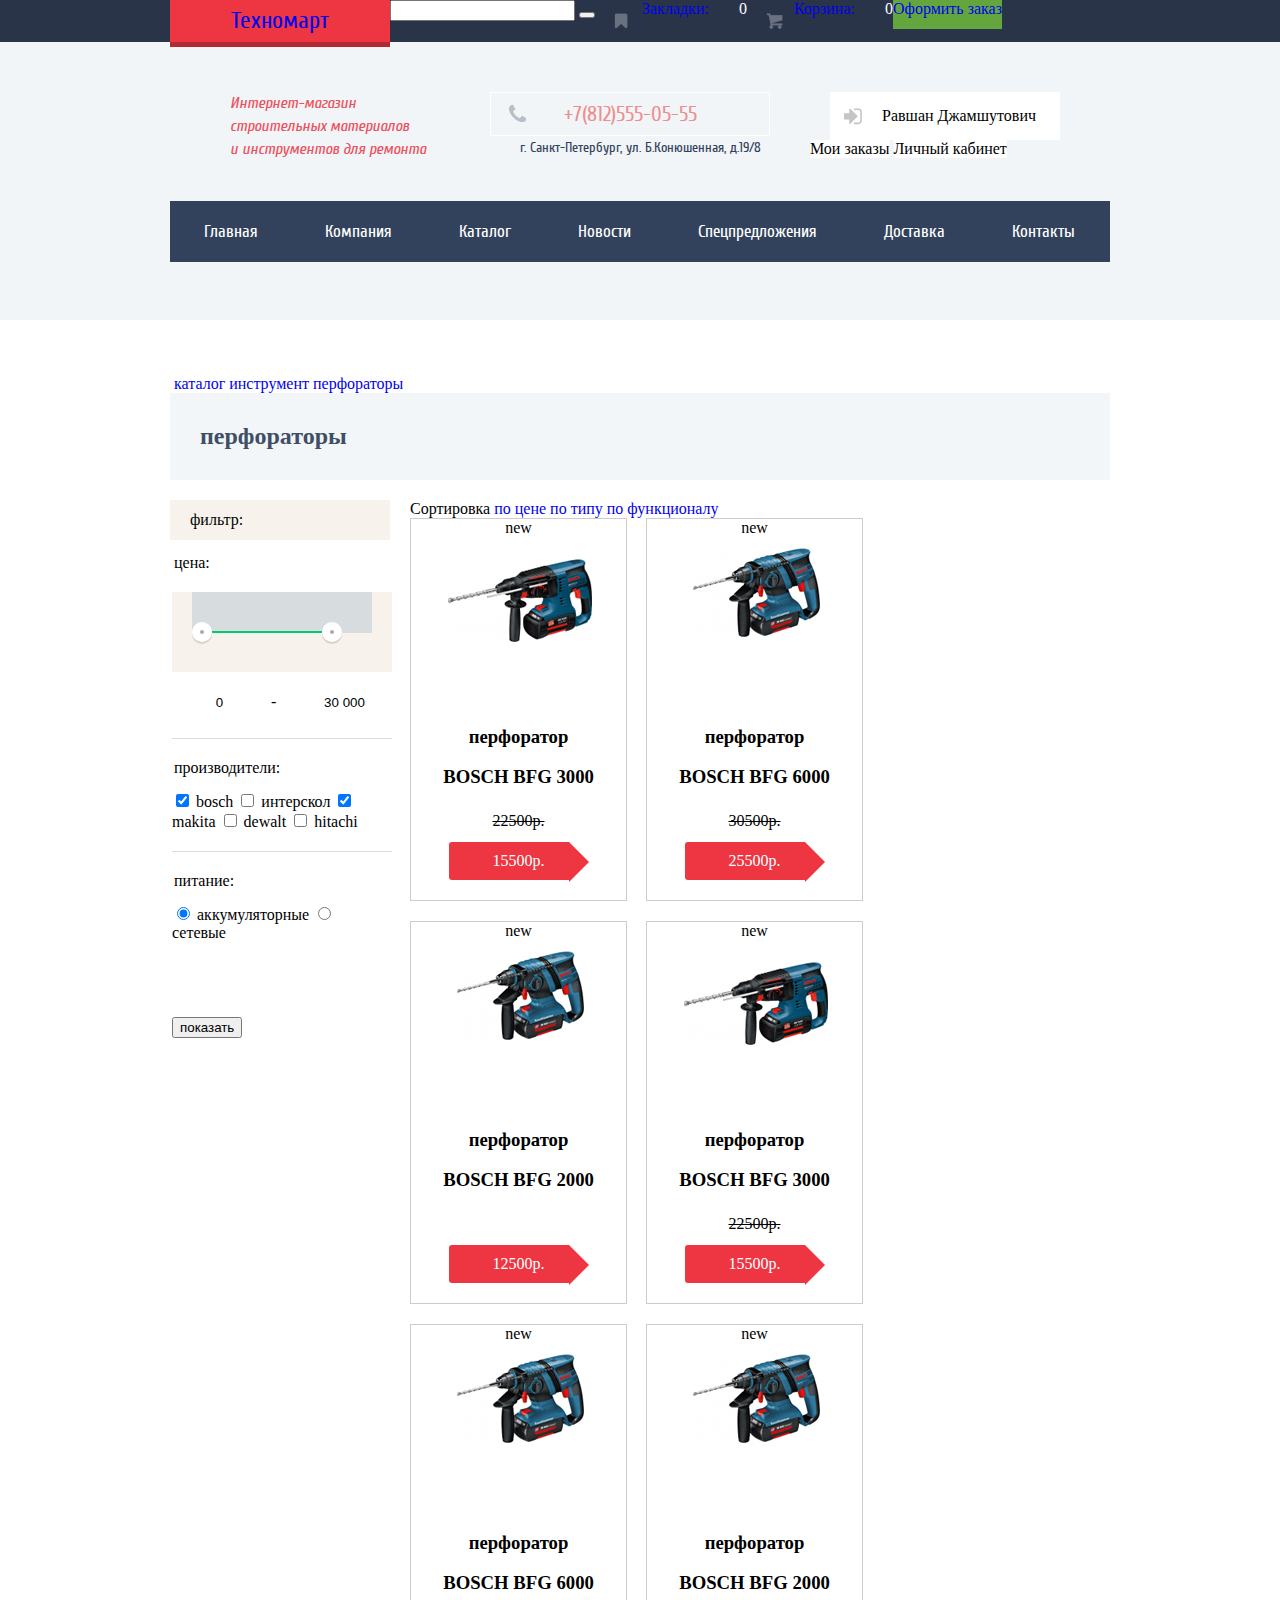
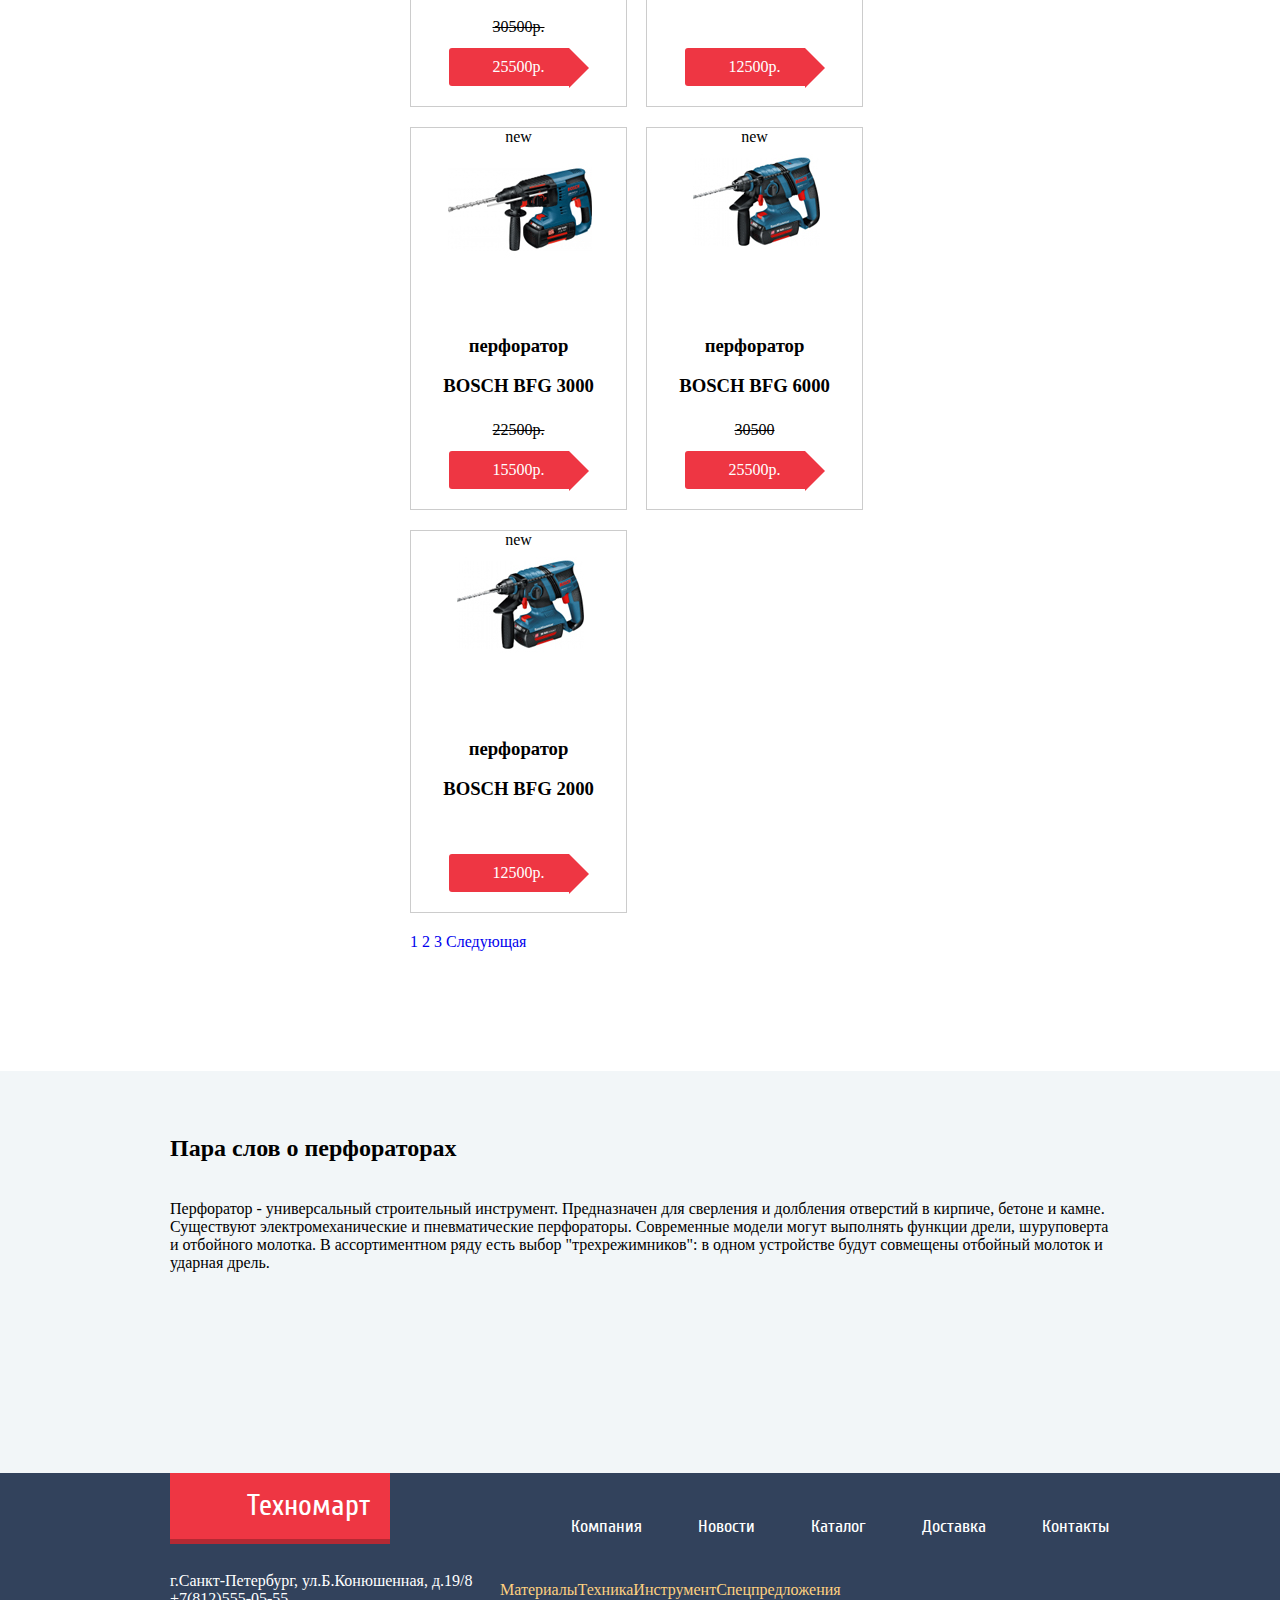
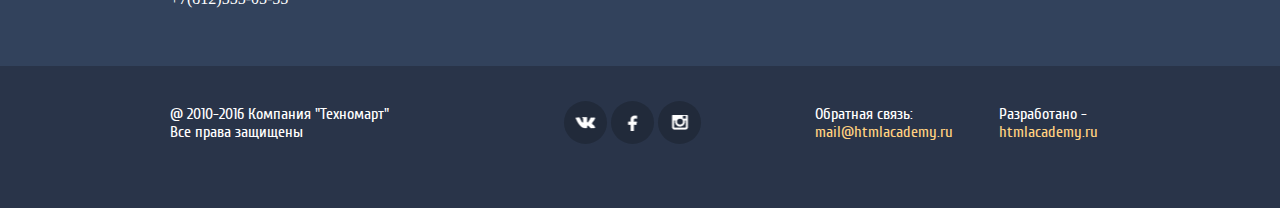
==== commit 669d7a71: "Проблемы со слайдером" ====
--- a/catalog.html
+++ b/catalog.html
@@ -3,45 +3,30 @@
   <head>
     <meta charset="utf-8">
     <title>Техномарт</title>
-	<!--<link href='https://fonts.googleapis.com/css?family=Cuprum:400,400italic,700&subset=latin,cyrillic' rel='stylesheet' type='text/css'>
-	<link href='https://fonts.googleapis.com/css?family=PT+Sans:400,400italic,700&subset=latin,cyrillic' rel='stylesheet' type='text/css'>-->
+	<link href='https://fonts.googleapis.com/css?family=Cuprum:400,400italic,700&subset=latin,cyrillic' rel='stylesheet' type='text/css'>
+	<link href='https://fonts.googleapis.com/css?family=PT+Sans:400,400italic,700&subset=latin,cyrillic' rel='stylesheet' type='text/css'>
     <link rel="stylesheet" href="css/normalize.css">  
 	<link href="css/style.css" rel="stylesheet">  
   </head>
   <body>
-	<div class="popup-show">
-	  <p>Товар добавлен в корзину!</p>
-	  <div class="popup-show-list">
-		<a href="#">оформить заказ</a>
-		<a href="#">продолжить покупки</a>  
-	  </div> 	
-    </div>  
     <header class="main-header">
-      <div class="top-header">
-		<div class="container">    
-		  <h1 class="logo">
-            <a href="index.html">Техномарт</a>  
-          </h1>
-          <form class="top-block search" action="#" method="get">
-			<label>поиск  
-            <input name="search" type="text"></label>  
-          </form>		
-          <div class="top-block bookmark">
-            <a class="bookmark" href="#">Закладки:0</a>  
-          </div>
-          <div class="top-block basket">
-            <a class="basket" href="#">Корзина:10</a>  
-          </div>
-          <div class="top-block order">
-            <a class="order" href="#">Оформить заказ</a>  
-          </div>    
+	  <div class="top-header">
+        <div class="container clearfix">
+            <div class="logo"><a href="index.html">Техномарт</a></div>
+            <div class="search">
+                <input data-role="search" type="search"></input>
+                <button type="submit"></button>
+            </div>
+            <div class="bookmark"><a href="#">Закладки:</a><span>0</span></div>
+            <div class="basket"><a href="#">Корзина:</a><span></span>0</div>
+            <div class="order"><a href="#">Оформить заказ</a></div>
         </div>
 	  </div>
 	  <div class="bottom-header">
 		<div class="container">
           <div class="info clearfix">
             <div class="info-description">
-              <h2>Интернет-магазин строительных материалов и инструментов для ремонта</h2>    
+              <h2>Интернет-магазин строительных материалов<br>и инструментов для ремонта</h2>    
             </div>
             <div class="info-contacts">
               <!--<div class="info-contacts-tel">-->
@@ -116,21 +101,28 @@
 			<span>фильтр:</span>  
 	   	  </div>
 		  <form action="#" method="get">	
-		    <fieldset>
-			  <legend>цена:</legend>
+		    <fieldset style="border: 0 solid #000;">
+			  <legend class="name">цена:</legend>
+               <div class="range">
                 <div class="filter-controls">
                   <div class="scale">
-				    <div style="margin-left:10px;width:150px;" class="bar"></div>
+				    <div style="margin-left:10px;width:70%;" class="bar"></div>
 				  </div>
-                  <div class="toggle min-toggle" style="left:40px;"></div>
-                  <div class="toggle max-toggle" style="left:180px;"></div>
+                  <div class="toggle min-toggle" style="left:20px;"></div>
+                  <div class="toggle max-toggle" style="left:150px;"></div>
                 </div>
                 <div class="price-controls">
-                  от <input class="min-price" type="text" value="0">
-                  до <input class="max-price" type="text" value="30 000">
+                 <label class="min-price">
+                  <input  type="text" value="0">
+                 </label>
+                  <span>-</span>
+                  <label class="max-price">
+                   <input  type="text" value="30 000">
+                  </label>
                 </div>
-              	
-		      <legend>производители:</legend>
+                </div>
+             <div class="manufactures">
+		      <legend class="name">производители:</legend>
 			
 			    <input id="bosch" type="checkbox" name="bosch" checked>
 			    <label for="bosch">bosch</label>
@@ -142,14 +134,15 @@
 			    <label for="dewalt">dewalt</label>
 			    <input id="hitachi" type="checkbox" name="hitachi">		
 			    <label for="hitachi">hitachi</label>
-			  				
-		      <legend>питание:</legend>
+             </div>
+             <div class="energy">				
+		      <legend class="name">питание:</legend>
 			
 			    <input id="battery" type="radio" name="bat" checked>
 				<label for="battery">аккумуляторные</label>
 				<input id="network" type="radio" name="bat">
 				<label for="network">сетевые</label> 
-			  
+              </div>
 			    <input type="submit" value="показать">
 	   	  </fieldset>
 		</form>	  
@@ -176,113 +169,128 @@
               </ul>  
           <ul class="sorting-catalog">
             <li class="sorting-catalog-item">
+              <div class="flag flag-new">new</div> 
+              <div class="hidden">
+			    <a class="buy" href="#">купить</a>
+			    <a class="marks" href="#">в закладки</a>	
+			  </div>    
 			  <div class="foto"><img src="img/catalog/bosch3000.jpg" width="144" height="128" alt="перфоратор Bosch BFG 3000"></div>
-			  <div class="hidden">
-			    <button>купить</button>
-			    <button>в закладки</button>	
-			  </div>
+			  
               <h3>перфоратор BOSCH BFG 3000</h3>
-			  <div class="price">
-				  <s>22500р.</s>
-				  <p>15500р.</p>
+			  <div class="price-discount">
+				  <div class="discount">22500р.</div>
+				  <div class="price">15500р.</div>
 			  </div>  
             </li>
             <li class="sorting-catalog-item">
-				<div class="foto"><img src="img/catalog/bosch6000.jpg" width="127" height="112" alt="перфоратор Bosch BFG 6000"></div>	
-			  <div class="hidden">
-			    <button>купить</button>
-			    <button>в закладки</button>	
-			  </div>	
+              <div class="flag flag-new">new</div> 
+              <div class="hidden">
+			    <a class="buy" href="#">купить</a>
+			    <a class="marks" href="#">в закладки</a>	
+			  </div>     
+              <div class="foto"><img src="img/catalog/bosch6000.jpg" width="127" height="112" alt="перфоратор Bosch BFG 6000"></div>	
+			 	
               <h3>перфоратор BOSCH BFG 6000</h3>
-			  <div class="price">
-				<s>30500р.</s>
-				<p>25500р.</p>
+			  <div class="price-discount">
+				<div class="discount">30500р.</div>
+				<div class="price">25500р.</div>
 			  </div>  
             </li>
             <li class="sorting-catalog-item">
-			  <div class="new"></div>
-				<div class="foto"><img src="img/catalog/bosch2000.jpg" width="127" height="112" alt="перфоратор Bosch BFG 2000"></div>
-			  <div class="hidden">
-				<button>купить</button>
-				<button>в закладки</button>  
-			  </div>
+			  <div class="flag flag-new">new</div> 
+              <div class="hidden">
+			    <a class="buy" href="#">купить</a>
+			    <a class="marks" href="#">в закладки</a>	
+			  </div>    
+              <div class="foto"><img src="img/catalog/bosch2000.jpg" width="127" height="112" alt="перфоратор Bosch BFG 2000"></div>
+			 
 			  <h3>перфоратор BOSCH BFG 2000</h3>
-              <!--<div class="price"></div>-->
-              <div class="price">12500р.</div>  
+              <div class="price-discount">
+                <div class="discount"></div>
+                <div class="price">12500р.</div>
+              </div>
             </li>
             <li class="sorting-catalog-item">
-				<div class="foto"><img 	src="img/catalog/bosch3000.jpg" width="144" height="128" alt="перфоратор Bosch BFG 3000"></div>
-			  <div class="hidden">
-				<button>купить</button>
-				<button>в закладки</button>  
-			  </div>	
+              <div class="flag flag-new">new</div> 
+              <div class="hidden">
+			    <a class="buy" href="#">купить</a>
+			    <a class="marks" href="#">в закладки</a>	
+			  </div>    
+              <div class="foto"><img 	src="img/catalog/bosch3000.jpg" width="144" height="128" alt="перфоратор Bosch BFG 3000"></div>	
               <h3>перфоратор BOSCH BFG 3000</h3>
-			  <div class="price">
-			    <s>22500р.</s>
-				<p>15500р.</p>
+			  <div class="price-discount">
+			    <div class="discount">22500р.</div>
+				<div class="price">15500р.</div>
 			  </div>  
             </li>
 			<li class="sorting-catalog-item">
-              <div class="new"></div>
+              <div class="flag flag-new">new</div> 
 				<div class="foto"><img src="img/catalog/bosch6000.jpg" width="127" height="112" alt="перфоратор Bosch BFG 6000"></div>	
 			  <div class="hidden">
 				<button>купить</button>
 				<button>в закладки</button>  
 			  </div>	
 			  <h3>перфоратор BOSCH BFG 6000</h3>
-			  <div class="price">
-				<s>30500р.</s>
-				<p>25500р.</p>
+			  <div class="price-discount">
+				<div class="discount">30500р.</div>
+				<div class="price">25500р.</div>
 			  </div>  
             </li>
 			<li class="sorting-catalog-item">
+			    <div class="flag flag-new">new</div> 
 				<div class="foto"><img src="img/catalog/bosch2000.jpg" width="127"	 height="112" alt="перфоратор Bosch BFG 2000"></div>
 			  <div class="hidden">
 			    <button>купить</button>
 				<button>в закладки</button>  
 			   </div>	
                <h3>перфоратор BOSCH BFG 2000</h3>
-              <!--<div class="price">22500</div>-->
-              <div class="price">12500р.</div>  
+              <div class="price-discount">
+                <div class="discount"></div>
+                <div class="price">12500р.</div>
+              </div>      
             </li>
 			<li class="sorting-catalog-item">
-				<div class="foto"><img src="img/catalog/bosch3000.jpg" width="" height="" alt="перфоратор Bosch BFG 3000"></div>	
-			  <div class="hidden">
-				<button>купить</button>
-				<button>в закладки</button>  
-			  </div>	
+              <div class="flag flag-new">new</div> 
+              <div class="hidden">
+			    <a class="buy" href="#">купить</a>
+			    <a class="marks" href="#">в закладки</a>	
+			  </div>     
+              <div class="foto"><img src="img/catalog/bosch3000.jpg" width="" height="" alt="перфоратор Bosch BFG 3000"></div>	
+			  	
               <h3>перфоратор BOSCH BFG 3000</h3>
-			  <div class="price">
-				<s>22500р.</s>
-				<p>15500р.</p>
+			  <div class="price-discount">
+				<div class="discount">22500р.</div>
+				<div class="price">15500р.</div>
 			  </div>  
             </li>
 			<li class="sorting-catalog-item">
-				<div class="foto"><img src="img/catalog/bosch6000.jpg" width="127" height="112" alt="перфоратор Bosch BFG 6000"></div>	
-			  <div class="hidden">
-				<button>купить</button>
-				<button>в закладки</button>  
-			  </div>	
+              <div class="flag flag-new">new</div> 
+              <div class="hidden">
+			    <a class="buy" href="#">купить</a>
+			    <a class="marks" href="#">в закладки</a>	
+			  </div>    
+              <div class="foto"><img src="img/catalog/bosch6000.jpg" width="127" height="112" alt="перфоратор Bosch BFG 6000"></div>		
               <h3>перфоратор BOSCH BFG 6000</h3>
-			  <div class="price">
-				  <s>30500</s>
+			  <div class="price-discount">
+				  <div class="discount">30500</div>
 
-				  <p>25500р.</p>
+				  <div class="price">25500р.</div>
 			  </div>  
             </li>
 			<li class="sorting-catalog-item">
-              <div class="new"></div>
-				<div class="foto"><img src="img/catalog/bosch2000.jpg"	width="127" height="112" alt="перфоратор Bosch BFG 2000"></div>
-			  <div class="hidden">
-				<button>купить</button>
-				<button>в закладки</button>  
-			  </div>
-              <H3>перфоратор BOSCH BFG 2000</H3>
-              <!--<div class="price">22500</div>-->
-              <div class="price-discount">12500р.</div>  
-            </li>
-		  </ul>
-				  <!--<div class="switchpages">-->
+              <div class="flag flag-new">new</div> 
+              <div class="hidden">
+			    <a class="buy" href="#">купить</a>
+			    <a class="marks" href="#">в закладки</a>	
+			  </div>    
+              <div class="foto"><img src="img/catalog/bosch2000.jpg"	width="127" height="112" alt="перфоратор Bosch BFG 2000"></div>
+              <h3>перфоратор BOSCH BFG 2000</h3>
+              <div class="price-discount">
+                <div class="discount"></div>
+                <div class="price">12500р.</div>
+              </div>     
+            </li>
+            </ul>
 	    <ul class="paginator">
 		  <li>
 			<a href="index.html">1</a>  
@@ -338,15 +346,14 @@
                   <a href="#">Контакты</a>  
                 </li>   
 			  </ul> 
-            <!--</nav>-->
+         
           </div>
           <div class="top-footer-bottom">
 			 <ul>
 			  <li>
                 <p class="coordinates">г.Санкт-Петербург, ул.Б.Конюшенная, д.19/8
                    +7(812)555-05-55</p>
-				</li>	  
-            <!--<nav class="footer-navigation bottom">-->
+				</li>	
               
                 <li>
                   <a href="#">Материалы</a>  
@@ -361,7 +368,7 @@
                   <a href="#">Спецпредложения</a>  
                 </li>     
               </ul>    
-            <!--</nav>-->      
+            
           </div>    
         </div>
 	   </div>
@@ -388,6 +395,12 @@
          </div>
        </div>    
     </footer>  
-
+	<div class="popup-show">
+	  <p>Товар добавлен в корзину!</p>
+	  <div class="popup-show-list">
+		<a href="#">оформить заказ</a>
+		<a href="#">продолжить покупки</a>  
+	  </div> 	
+    </div> 
   </body>
 </html>
--- a/css/style.css
+++ b/css/style.css
@@ -21,31 +21,31 @@
 }
 @font-face	{
 	font-family: "Cuprum Regular";
-	src: url("../fonts/cuprum.woff") format("woff");
+	src: url("../fonts/cuprum.woff") format("woff"), url("../fonts/cuprum.woff2") format("woff2");
 	font-weight:normal;
 	font-style: normal;
 }
 @font-face	{
 	font-family: "Cuprum Bold";
-	src: url("../fonts/cuprumbold.woff") format("woff");
+	src: url("../fonts/cuprumbold.woff") format("woff"), url("../fonts/cuprumbolfd.woff2") format("woff2");
 	font-weight: bold;
 	font-style: normal;
 }
 @font-face	{
 	font-family: "Cuprum Italic";
-	src: url("../fonts/cuprumitalic.woff") format("woff");
+	src: url("../fonts/cuprumitalic.woff") format("woff"), url("../fonts/cuprumitalic.woff2") format("woff2");
 	font-weight: normal;
 	font-style: italic;
 }
 @font-face	{
-	font-family: "PT Sans";
-	src: url("../fonts/ptsans.woff") format ("woff");
+	font-family: "PTSans Regular";
+	src: url("../fonts/ptsans.woff") format ("woff"), url("../fonts/ptsans.woff2") format("woff2");
 	font-weight: normal;
 	font-style: normal;
 }
 @font-face	{
-	font-family: "PT Sans Bold";
-	src: url("../fonts/ptsansbold.woff");
+	font-family: "PTSans Bold";
+	src: url("../fonts/ptsansbold.woff") format ("woff"), url("../fonts/ptsansbold.woff2") format("woff2");
 	font-weight: bold;
 	font-style: normal;
 }
@@ -54,26 +54,132 @@
 body	{
 	margin: 0;
 	
-	font-size: 17px;
+	/*font-size: 17px;
 	line-height: 18px;
-	color: #000;
+	color: #000;*/
 	font-weight: 400;
-	font-family: "Cuprum", "Arial", sans-serif;
-}
-h1	{
-	font-size: 24px;
-	/*line-height: 24px;*/
-	color: #fff;
-	font-weight: 400;
-	/*font-family: Cuprum Regular;*/
-}
-h2	{
-	font-size: 30px;
-	/*line-height: 30px;*/
-	color: #818181;
-	font-weight: 400;
-	/*font-family: Cuprum Regular;*/
-}
+	font-family: "Cuprum" "Arial" sans-serif;
+}
+.sprite {
+    background-image: url("../img/sprite/sprite.png");
+    background-repeat: no-repeat;
+    display: block;
+}
+
+.sprite--icon-basket {
+    width: 17px;
+    height: 16px;
+    background-position: -5px -5px;
+}
+
+.sprite--icon-bookmark {
+    width: 14px;
+    height: 16px;
+    background-position: -5px -31px;
+}
+
+.sprite--icon-check-off {
+    width: 23px;
+    height: 23px;
+    background-position: -5px -57px;
+}
+
+.sprite--icon-check-on {
+    width: 27px;
+    height: 23px;
+    background-position: -5px -90px;
+}
+
+.sprite--icon-circle {
+    width: 25px;
+    height: 25px;
+    background-position: -5px -123px;
+}
+
+.sprite--icon-circle-dot {
+    width: 25px;
+    height: 25px;
+    background-position: -5px -158px;
+}
+
+.sprite--icon-down-dir {
+    width: 11px;
+    height: 10px;
+    background-position: -5px -193px;
+}
+
+.sprite--icon-facebook-copy {
+    width: 10px;
+    height: 18px;
+    background-position: -5px -213px;
+}
+
+.sprite--icon-home {
+    width: 15px;
+    height: 12px;
+    background-position: -5px -241px;
+}
+
+.sprite--icon-instagramm-copy {
+    width: 17px;
+    height: 17px;
+    background-position: -5px -263px;
+}
+
+.sprite--icon-left {
+    width: 22px;
+    height: 40px;
+    background-position: -5px -290px;
+}
+
+.sprite--icon-login {
+    width: 20px;
+    height: 17px;
+    background-position: -5px -340px;
+}
+
+.sprite--icon-logout {
+    width: 21px;
+    height: 17px;
+    background-position: -5px -367px;
+}
+
+.sprite--icon-phone {
+    width: 19px;
+    height: 19px;
+    background-position: -5px -394px;
+}
+
+.sprite--icon-right {
+    width: 22px;
+    height: 40px;
+    background-position: -5px -423px;
+}
+
+.sprite--icon-search {
+    width: 17px;
+    height: 17px;
+    background-position: -5px -473px;
+}
+
+.sprite--icon-up-dir {
+    width: 11px;
+    height: 10px;
+    background-position: -5px -500px;
+}
+
+.sprite--icon-user {
+    width: 20px;
+    height: 18px;
+    background-position: -5px -520px;
+}
+
+.sprite--icon-vk-copy {
+    width: 20px;
+    height: 12px;
+    background-position: -5px -548px;
+}
+
 .popup-show	{
 	display:none;
 }
@@ -81,88 +187,137 @@
 .main-header	{
 	min-height: 320px;
 	background-color: #f1f5f7;
-	margin-bottom: 40px;
+	margin-bottom: 55px;
 }
 
 .container	{
-	margin:0;
-	padding:0;
-	width: 940px;
+    width: 940px;
 	margin: 0 auto;
+    padding-left: 0;
+    padding: 0;
 }
 .top-header	{
 	
 	width:auto;
 	background: #293449;
-	 
 	color:#fff;
+	margin: 0;
 	margin-bottom: 50px;
+	
 }
 .info	{
 	margin-bottom: 40px;
 }
-.top-header a{
-	color: #fff;
-}
-.top-block	{
-	display:inline-block;
+.top-header ul	{
+	font-size: 0;
+}
+.top-header li	{
+	display: inline-block;
 	vertical-align: middle;
-	
-}
+	font: 17px/18px "Cuprum Regular";
+}
+
 .logo	{
-	display: inline-block;
+    float: left;
+	display: inline-block;
+    vertical-align: top;
     width: 220px;
-	/*min-height: 42px;*/
-	
+	padding-top: 9px;
+	padding-bottom: 9px;
 	font: 24px/24px "Cuprum Regular";
 	background-color: #ee3643;
 	text-align: center;
 	box-shadow: 0 5px #b52933;
-}
-.top-block a	{
-	display:inline-block;
-	vertical-align: middle;
-	
-	font: 17px/18px "Cuprum Regular";
-	margin-right:10px;
-	
-}
-.top-block a:last-child	{
-	margin-right: 0;
-}
-.search	{
-	width: 240px;
-	
-}
-.bookmark	{
-	width:150px;
-	
-}
-.basket	{
-	width:140px;
-	
+	
+}
+.logo:hover	{
+	background-color: #ca2c37;
+}
+.logo:active	{
+	background-color: #ba2732;
+}
+.logo:focus	{
+	background-color: #ee3643;
+}
+.search{
+    float: left;
+}
+.bookmark{
+    float: left;
+}
+.basket{
+    float: left;
+}
+.order{
+    float: left;
+}
+.bookmark a,
+.basket a	{
+	position: relative;
+	padding-left: 47px;
+	padding-right: 30px;
+}
+.bookmark a::before	{
+	content: "";
+	position: absolute;
+	width: 18px;
+	height: 18px;
+	top: 13px;
+	left: 19px;
+	background: url(../img/sprite/sprite.png) no-repeat -5px -31px;
+	opacity: 0.3;
+}
+.basket a::before	{
+	content: "";
+	position: absolute;
+	width: 18px;
+	height: 18px;
+	top: 13px;
+	left: 19px;
+	background: url(../img/sprite/sprite.png) no-repeat -5px -5px;
+	opacity: 0.3;
+} a:active	{
+	color: rgba(255, 255, 255, 0.6);
+}
+.basket a:hover::before	{
+	opacity: 1;
+}
+.basket a:active::before	{
+	opacity: 0.5;
+}
+.basket a:active	{
+	color: rgba(255, 255, 255, 0.6);
 }
 .order	a{
 	width: 150px;
 	background-color: #63a63e;
 	text-align: center;
-}
-.main-navigation	{
-	background-color: #293449;
+	margin-right: 0;
+	padding-top: 12px;
+	padding-bottom: 12px;
+}
+.order a:hover	{
+	background-color: #5fbb2d;
+}
+.order a:active	{
+	background-color: #518534;
+	color: #aac39b;
+}
+
+
+.main-navigation ul{
+	background-color: #32425c;
 }
 .bottom-header	{
-	
-}
-
+}
 
 .info-description	{
+	width: 304px;
+	float:left;
+	margin-right:16px;
+}
+.info-description h2	{
 	font: 16px/23px  Cuprum Italic;
-	
-	width: 300px;
-	float:left;
-	margin-right:20px;
-}
-.info-description p	{
 	color:#ee4f5b;
 	padding-right: 47px;
 	padding-left: 60px;
@@ -174,6 +329,7 @@
 }
 .info-contacts a	{
 	display: block;
+	position: relative;
 	font:21px/18px "Cuprum Regular";
 	color:#ed8f90;
 	padding-top: 12px;
@@ -182,6 +338,15 @@
 	text-align: center;
 	margin-right:20px;
 }
+.info-contacts a::before	{
+	content: "";
+	position: absolute;
+	width: 18px;
+	height: 18px;
+	top: 11px;
+	left: 17px;
+	background: url(../img/sprite/sprite.png) no-repeat  -5px -394px;
+}
 .info-contacts p	{
 	font: 14px/24px "Cuprum Regular";
 	color: #32425c;
@@ -190,124 +355,424 @@
 .user-block	{
 	width: 300px;
 	float: left;
-	padding-right: 0; 
 }
 .user-block a	{
 	display: inline-block;
+	font: 21px/auto "Cuprum Regular";
 	background-color: #fff;
 	vertical-align: top;
 	text-align: center;
-	padding: 10px 20p;
 	color: #000;
+}
+.user-block a:hover	{
+	color: #ee3643;
+}
+.user-block a:active	{
+	color: rgba(0, 0, 0, 0.3);
+}
+.login	{
+	position: relative;
+	padding-top: 15px;
+	padding-bottom: 15px;
+	padding-right: 24px;
+	padding-left: 52px;
+	margin-left: 20px;
+	margin-right: 10px;
+}
+.login::before	{
+	content: "";
+	position: absolute;
+	width: 18px;
+	height: 18px;
+	top: 16px;
+	left: 14px;
+	background: url(../img/sprite/sprite.png) no-repeat -7px -340px;
+}
+.login:hover::before	{
+	
+}
+.login:active::before	{
+	
+}
+.registration	{
+	padding-top: 15px;
+	padding-bottom: 15px;
+	padding-right: 24px;
+	padding-left: 26px;
+	margin-right: 0;
+	
+}
+.main-navigation ul	{
+	font-size: 0;
 }
 .main-navigation li	{
 	display:inline-block;
-	padding: 28px;
-}
-.main-navigation li:last-child	{
-	margin-right: 0;
-} 
+	font: 17px/17px "Cuprum Regular";
+	vertical-align: top;
+}
 .main-navigation a	{
-	font: 17px "Cuprum Regular";
-	
+	display: block;
+	width: auto;
+	padding-top: 22px; 
+	padding-bottom: 22px;
+	padding-left: 34px;
+	padding-right: 33px;
 	color: #fff;
 	text-align: center;
-	
-}
+}
+
+.main-navigation a:hover	{
+	background-color: #293449;
+} 
+.main-navigation a:active	{
+	background-color: #1d2739;
+	color:#686f7b;
+}
+
 .features	{
 	margin: 0;
 	padding: 0;
 	min-height: 410px;
-	/*border: 1px solid #000;*/
+	margin-bottom: 55px;
 }
 .features-item	{
-	outline: 1px solid;
 	float: left;
 	margin-left: 20px;
 	margin-bottom: 20px;
 	width: 300px;
-	min-height: 125px;
-}
-.features-item:first-child{
+	min-height: 123px;
+}
+.features-item:first-child {
 	margin-left: 0;
 }
 .features-materials	{
-
-
+	background: #f6b22d url(../img/promo-block/basket.png) no-repeat 200px 31px;
+	
 }
 .features-tools	{
-
-
-}
-.features-technigue	{
-
+	background: #4aafde url(../img/promo-block/instruments.png) no-repeat 200px 31px; 
+
+}
+.features-technique	{
+	background: #cc79d1 url(../img/promo-block/technique.png) no-repeat 200px 31px; 
 	
 }	
-.slider	{
-	float: left;
-	width: 620px;
-	min-height: 270px;
-
-}
-features-discounts	{
-
-}
-features-delivery	{
-
-}
-.popular-item h2	{
+.features-discounts	{
+	background: #85d179 url(../img/promo-block/discount.png) no-repeat 200px 31px; 
+}
+.features-delivery	{
+	background: #f6b22d url(../img/promo-block/delivery.png) no-repeat 200px 31px;
+}
+.features-item a	{
+	display: block;
+	font: 14px/18px "Cuprum Regular";
+	width: 135px;
+	padding-top: 10px;
+	padding-bottom: 10px;
+	text-align: center;
+	margin-left: 28px;
+	margin-bottom: 24px;
+	color:#fff;
+	background: rgba(0, 0, 0, 0.1);
+	
+}
+.features-item a:hover	{
+	background: rgba(0, 0, 0, 0.2);
+}
+.features-item a:active	{
+	background: rgba(0, 0, 0, 0.3);
+}
+.features-item	h3	{
+	display: inline-block;
+	font: 24px/30px "Cuprum Bold";
+	color: #fff;
+	text-transform: capitalize;
+	margin-left: 24px;
+	margin-top: 20px;
+	margin-bottom: 15px;
+}
+.slider{
+    position:relative;
+    float: left;
+    width:620px;
+    height:266px;
+    margin:0 auto;
+    
+}
+.slider input[type=radio] {
+    display: none;
+    
+}
+.slider-controls{
+    position:absolute;
+    bottom:37px;
+    left:42%;
+    width:100px;
+    height:10px;
+    text-align:center;
+    z-index:1000;
+}
+.slider-controls label{
+    display:inline-block;
+    width:4px;
+    height:4px;
+    margin:0 3px;
+    background: #fff;
+    border:3px solid #fff;
+    vertical-align:top;
+    border-radius:50%;
+    cursor:pointer;
+}
+#btn-1:checked ~ .slider-controls label[for="btn-1"],
+#btn-2:checked ~ .slider-controls label[for="btn-2"] { 
+    background:#ee3643;
+}
+.slide{
+    position:absolute;
+    top:0;
+    left:0;
+    width:100%;
+    height:100%;
+    overflow:hidden;
+}
+.slide-text{
+    width:380px;
+    padding:30px 0;
+    color:#fff;
+}
+.slide-title{
+    font-family: "Cuprum Bold" "Arial" sans-serif;
+    font-size:36px;
+    line-height:30px;
+    color: #fff;
+    margin-bottom: 10px;
+}
+.slide .btn{
+    display: block;
+    width: 95px;
+    padding-left: 50px;
+    padding-right: 50px;
+    margin-top: 120px;
+    font-family: "Cuprum Regular" "Arial" sans-serif;
+    font-size: 14px;
+    line-height: 18px;
+    color: #fff;
+    text-transform: uppercase;
+    text-align: center;
+    text-decoration: none;
+    background: #ee3643;
+    border-radius: 3px;
+}
+.slide:nth-child(1){
+    background-color: #f2f6f8;
+    background-image:url('../img/slider/slide2.png');
+    background-repeat:no-repeat;
+    background-position: 100%;
+}
+.slide:nth-child(2){
+    background-color: #f2f6f8;  
+    background-image:url('../img/slider/slide1.png');
+    background-repeat:no-repeat;
+    background-position: 100%;
+}
+
+.slide{
+    display:block;
+}
+#btn-1:checked ~ .slides .slide:nth-child(1) { 
+    display: block;
+}
+#btn-2:checked ~ .slides .slide:nth-child(2) { 
+    display: block;
+}
+
+.popular-item-top	{
+	margin-bottom: 20px;
+	
+}
+.popular-item    {
+    padding-left: 0;
+}
+.popular-item-top,
+.popular-brands-top	{
 	background-color: #f7f3ec;
-}
-.popular-catalog	{
-
-}
-.sorting-catalog	{
-
-	width: 700px;
-	/*font-size: 0;*/
-}
-.sorting-list li	{
-	display: inline-block;
-}
-.sorting-catalog-item	{
-	padding: 0;
-	display:inline-block;
-	width: 218px;
-	min-height: 320px;
+	padding-left: 30px;
+	font: 30px/30px "Cuprum Regular";
+}
+.popular-item-list	{
+	display: inline-block;
+	background-color: #ee3643;
+	font: 14px/18px "Cuprum Regular" "Arial" sans-serif;
+	color: #fff;
+	width: 253px;
 	text-align: center;
-	vertical-align: middle;
-}
-.sorting-catalog-item foto	{
-	text-align: center;
-}
-.sorting-catalog-item img {
-	vertical-align: middle;
-}
-button, s	{
-	display: block;
-}
-.hidden	{
+	padding-bottom: 11px;
+	padding-top: 11px;
+	margin-left: 373px;
+	margin-bottom: 25px;
+	margin-top: 25px;
+	
+}
+.popular-item{
+    
+}
+.sorting-catalog  {
+    width: 700px;
+    font-size: ;
+}
+.popular-catalog,    {
+    width: 940px;
+    font-size: 0;
+}
+.sorting-catalog-item   {
+    box-sizing: border-box;
+    position: relative;
+    display: inline-block;
+    vertical-align: top;
+    width: 217px;
+    text-align: center;
+    margin-left: 0;
+    margin-right: 15px;
+    margin-bottom: 20px;
+    border: 1px solid #ccc;
+    font: 18px/20px "PTSans Bold", "Arial" sans-serif; 
+}
+.sorting-catalog-item:last-child    {
+    margin-rightt: 0;
+}
+.sorting-catalog-item .hidden	{
 	display: none;
 }
+.sorting-catalog-item:hover .hidden {
+    display: block;
+} 
+.hidden {
+    position: absolute;
+    top: 0;
+    left: 0;
+    width: 218px;
+    height: 88px;
+    padding-top: 40px;
+    padding-bottom: 40px;
+    background-color: #fff;
+}
+.hidden .buy,
+.hidden .marks  {
+    display: block;
+    width: 135px;
+    margin-bottom: 7px;
+    padding-bottom: 10px;
+    padding-top: 10px;
+    margin-left: auto;
+    margin-right: auto;
+    /*border: 3px solid #63a63e;
+    border-bottom-color: #367315;*/
+    background-color: #63a63e;
+    font: 14px/18px "Cuprum Regular";
+    color: #fff;
+    text-transform: uppercase;
+    border-radius: 3px;
+    
+}
+.buy    {
+    box-shadow: inset 0 -3px 0 #367315;
+}
+.marks  {
+    width: 129px;
+    color: #32425c;
+    background-color: #fff;
+    border: 3px solid #63a63e;
+    padding-top: 7px;
+    padding-bottom: 7px;
+}
 .foto	{
+    width: 218px;
 	min-height: 170px;
-	vertical-align: bottom;
-	text-align: center;
-}
-.popular-catalog:last-child	{
-	margin-right: 0;
-}
+    overflow: hidden;
+}
+
+}    '
+.foto:hover {
+    display: none;
+}  
+.hidden:hover   {
+    display: block;
+}
+.sorting-catalog-item h3    {
+    padding-left: 25px;
+    padding-right: 25px;
+    line-height: 40px;
+    margin-bottom: 15px;
+    margin-top: 10px;
+}
+
+.discount   {
+    text-decoration: line-through;
+    color: aCaCaC;
+    margin-bottom: 10px;
+    margin-top: 10px;
+    min-height: 20px;
+    
+}
+.price  {
+    position: relative;
+    padding-left: 30px;
+    padding-right: 30px;
+    color: #fff;
+    background-color: #ee3643;
+    border-radius: 3px;
+    margin-bottom: 20px;
+    margin-left: auto;
+    margin-right: auto;
+    padding-bottom: 10px;
+    padding-top: 10px;
+    width: 80px;
+
+}
+.price:after{
+    position: absolute;
+    content: "";
+    top: 0;
+    right: -20px;
+    width: 0;
+    height: 0;
+    border: 20px solid #fff;
+    border-left-color: #ee3643;
+    
+    
+}
+
 .popular-brands h2	{
 	background-color: #f7f3ec;
 }
 .popular-brands-top	{
 	margin-bottom: 30px;
 }
+.popular-brands-list	{
+	display: inline-block;
+	background-color: #ee3643;
+	font: 14px/18px "Cuprum Regular";
+	color: #fff;
+	width: 253px;
+	text-align: center;
+	padding-bottom: 11 px;
+	padding-top: 11px;
+	margin-left: 275px;
+	margin-bottom: 25px;
+	margin-top: 25px;
+}
 .popular-brands-bottom li	{
 	display: inline-block;
 	width: 220px;
 	min-height: 148px;
 }
+.popular-brands-bottom li:hover	{
+	box-shadow: -5px 5px #c3c6cc;
+}
+.popular-brands-bottom li:active	{
+	opasity:0.3;
+	box-shadow: -2px 2px;
+}
 .popular-braands-bottom a	{
 	text-align: center;
 }
@@ -316,35 +781,155 @@
 }
 .services	{
 	outline:1px solid;
-}
-.bid	{
-	
-	float: left;
-	width: 240px;
-
-	
-}
-.tab-inner	{
-	float: left;
-	margin-right: 0;
-	width: 700px;
-}
+	margin-bottom: 76px;
+	background-color: #f2f6f8;
+    padding-top: 65px;
+}
+.services-name    {
+    margin-bottom: 32px;
+}
+.services-top p {
+    min-width:400px;
+}
+.tabs{
+    position:relative;
+    width:940px;
+    height:240px;
+    margin:0 auto;
+}
+.tabs input[type=radio] {
+    position:absolute;
+    display: none;
+}
+.tabs-controls label{
+    display:block;
+    width:190px;
+    padding: 25px;
+    background: #32425c;
+    color: #fff;
+    cursor:pointer;
+}
+#bn-1:checked ~ .tabs-controls label[for="bn-1"],
+#bn-2:checked ~ .tabs-controls label[for="bn-2"],
+#bn-3:checked ~ .tabs-controls label[for="bn-3"] { 
+    background:#fff;
+    color: #5b687d;
+}
+.tab{
+    position:absolute;
+    top:0;
+    left:240px;
+    width:100%;
+    height:100%;
+    overflow:hidden;
+}
+.tab-text{
+    width:380px;
+    padding:10px 80px;
+    color:#283136;
+}
+.tab-title{
+    font-size:36px;
+    line-height:1;
+    font-weight:bold;
+    color: #727e90;
+}
+.tab .btn{
+    display:block;
+    width: 195px;
+    padding:12px auto;
+    margin-top:25px;
+    font:14px/18px "Cuprum Regular" "Arial" sans-serif;
+    color: #fff;
+    text-transform: uppercase;
+    text-align: center;
+    text-decoration: none;
+    background: #ee3643;
+    border-radius: 3px;
+}
+.tab:nth-child(1){
+    background-image:url('../img/services/delivery.png');
+    background-repeat:no-repeat;
+    background-position:50% -20%;
+}
+.tab:nth-child(2){
+    background-image:url('../img/services/guarantee.png');
+    background-repeat:no-repeat;
+    background-position: 55% -20%;
+}
+.tab:nth-child(3){
+    background-image:url('../img/services/credit.png');
+    background-repeat:no-repeat;
+    background-position: 50% -20%;
+}
+.tab{
+    display:none;
+}
+#bn-1:checked ~ .slides .tab:nth-child(1) { 
+    display: block;
+}
+#bn-2:checked ~ .slides .tab:nth-child(2) { 
+    display: block;
+}
+#bn-3:checked ~ .slides .tab:nth-child(3) { 
+    display: block;
+}
+
+
+
 .services-right-quarantee	{
 	display: none;
 }
 .services-right-credit	{
 	display: none;
 }
+.about	{
+    padding-top: 80px;
+    padding-bottom: 87px;
+	
+}
 .about-left	{
 	float: left;
-	width: 570px;
+	width: 630px;
 	outline:1px solid;
+	min-height: 375px;
 }
 .about-right	{
-	float: left;
-	margin-right: 0;
-	width: 350px;
+	float: right;
+	width: 300px;
 	outline:1px solid;
+	min-height: 375px;
+}
+.about-name	{
+	margin-bottom: 38px;
+	font: "Cuprum Regular";
+}
+.about-left p	{
+	margin-bottom: 38px;
+	font-family: "PT Sans Regular";
+}
+.about-title	{
+	margin-bottom: 38px;
+}
+.about-right p{
+	margin-bottom: 38px;
+}
+.company,
+.about-mail	{
+	display: block;
+	text-align: center;
+	font: 14px/18px "Cuprum Regular";
+	color: #fff;
+	background-color: #ee3643;
+	padding-bottom: 11px;
+	padding-top: 11px;
+	
+}
+.company	{
+	width: 220px;
+}
+.about-mail	{
+	width: 300px;
 }
 .content-item	{
 	margin-bottom: 55px;
@@ -358,85 +943,300 @@
 .main-footer	{
 	background-color: #32425c;
 	min-height: 300px;
-	margin-top: px;
+	margin-top: 0;
 }
 .top-footer	{
 	min-height: 193px;
 }
+.top-footer-top	{
+	margin-bottom: 33px; 
+}
+.top-footer-top ul	{
+	font-size: 0;
+}
 .top-footer-top li {
 	display: inline-block;
 	font:18px/24px "Cuprum Regular";
-	margin-right: 62px;
 	vertical-align: bottom;
 }
-.top-footer-top li:last-child	{
-	margin-right: 0;
+
+.top-footer-top a	{
+	display: block;
+    color: #fff;
+	margin-left: 56px;
+}
+.top-footer-bottom ul	{
+	font-size: 0;
 }
 .top-footer-bottom li	{
 	display: inline-block;
-}
-
+	vertical-align: middle;
+    font-size: 16px;
+}
+.top-footer-bottom p	{
+	display: inline-block;
+	width: 330px;
+    color: #fff;
+}
+.top-footer-bottom a	{
+	display: inline-block;
+	color: #ffd180;
+}
+.top-footer-top a:hover {
+    border-bottom: 1px solid #fff;
+}
+.top-footer-bottom a:hover  {
+    border-bottom: 1px solid #ffd180;
+}
+.top-footer-top a:active,    
+.top-footer-bottom a:active {
+    opacity: 0.5;
+}
 .bottom-footer	{
 	background-color: #293449;
 	min-height: 107px;
 	font: 16px/18px "Cuprum Regular";
+    padding-top: 35px;
 	
 
 }
 .footer-logo	{
-	
-	margin-top: 0;
-	width: 220px;
-	
+    display: block;
+    width: 220px;
+	padding-top: 18px;
+	padding-bottom: 18px;
+	font: 30px/30px "Cuprum Regular";
+	background-color: #ee3643;
 	text-align: center;
-	background-color: #ee3643;
-	min-height: 65px;
 	box-shadow: 0 5px #b52933;
-}
-.top-footer-top a,
-.footer-logo a,
-.top-footer-bottom p,
-.footer-protection p,
+	color: #fff;
+    margin-right: 125px;
+}
+
+
+
+.floor	{
+	display: inline-block;
+	vertical-align: middle;
+	font: 16px/18px Cuprum Regular;
+}
+.footer-protection	{
+	width: 230px;
+	margin-right: 160px;
+    color: #fff;
+}
+.social-btn	{
+	display: inline-block;
+	vertical-align: top;
+	position: relative;
+	width: 43px;
+	height: 43px;
+	font-size: 0;
+	background-color: #212a3a;
+	border-radius: 50px;
+	
+}
+.social-btn:hover,
+.social-btn:active  {
+    background-color: #ee3643;
+}
+.social-btn-vk::before,
+.social-btn-fb::before,
+.social-btn-inst::before    {
+    content: "";
+    position: absolute;
+    top: 50%;
+    left: 50%;
+    width: 25px;
+    height: 16px;
+    transform: translate(-50%,-50%);
+     
+}
+.social-btn-vk::before  {
+   background: url(../img/sprite/sprite.png) no-repeat -3px -546px; 
+}
+.social-btn-fb::before  {
+    background: url(../img/sprite/sprite.png) no-repeat 2px -213px;
+}
+.social-btn-inst::before    {
+    background: url(../img/sprite/sprite.png) no-repeat -1px -265px;
+}
+
+.footer-mail  {
+    width: 140px;
+    margin-left: 110px;
+}
+.footer-copyright {
+    width: 111px;
+    margin-right: 0;
+    margin-left: 20px;
+}
+.footer-mail    {
+    margin-right: 20px;
+}
+.footer-mail a,
+.footer-copyright a {
+    font: 16px/auto "Cuprum Regular";
+	color:#ffd180;
+    text-align: left;
+}
+.footer-mail a:hover,
+.footer-copyright a:hover   {
+    border-bottom: 1px solid #ffd180;
+} 
+
+.footer-mail a:active,
+.footer-copyright a:active  {
+    color: #e13643;
+} 
+
 .footer-mail p,
-.footer-copyright p{
-	color: #fff;
-	
-}
-.top-footer-bottom a,
-.footer-mail a,
-.footer-copyright a{
-	color:#ffd180;
-}
-.coordinates	{
-	
-}
-.footer-navigation	{
-    width: 750px;
-}
-.footer-navigation li {
-	display: inline-block;
-}
-.floor	{
-	display: inline-block;
+.footer-copyright p {
+    font: 16px/auto "Cuprum Regular";
+    color: #fff;
+    text-align: left;
 }
 .breadcrumbs li	{
 	display: inline-block;
 }
 .instrument-name	{
-	display: block;
-	background-color: f2f6f8;
+	padding-left: 30px;
+    padding-right: 30px;
+    padding-top: 30px;
+    padding-bottom: 30px;
+	background-color: #f2f6f8;
+    color: #3f4e66;
+    font: 30px/30px "Cuprum Regular" "Arial" sans-serif;
+    margin-bottom: 20px;
 }
 .content-item-left	{
 	float: left;
 	width: 220px;
+    padding: 0;
+    margin-right: 20px;
+}
+.filter    {
+    width: 180px;
+    padding-left: 20px;
+    padding-right: 20px;
+    padding-top: 11px;
+    padding-bottom: 11px;
+    font: 13px/18px "PTSans Regular" "Arial" sans-serif;
+    background: #f7f3ec;
+    margin-bottom: 14px;
+    
+}
+fieldset {
+    padding-right: 0;
+    padding-left: 0;
+}
+fieldset .name {
+    font: 17px/30px "PTSans Bold" "Arial" sans-serif;
+    color: #000;
+    margin-bottom: 14px;
+}
+.range    {
+    width: 220px;
+    border-bottom: 1px solid #d7dcde;
+    padding-bottom: 20px;
+    margin-bottom: 20px;
+}
+.filter-controls    {
+    position: relative;
+    height: 80px;
+    margin-bottom: 15px;
+    padding-top: 0;
+    padding-bottom: 0;
+    padding-left: 20px;
+    padding-right: 20px;
+    background-color: #f7f3ec;
+    border: 0;
+    
+}
+.filter-controls .scale    {
+    
+    height: 2px;
+    background-color: #d7dcde;
+    padding-top: 39px;
+}
+.scale .bar    {
+    background-color: #00ca74;
+    height: 2px;
+    
+    
+}
+.toggle    {
+    position: absolute;
+    left: 30px;
+    top: 30px;
+    width: 4px;
+    height: 4px;
+    border: 8px solid #fff;
+    background-color: #ababab;
+    border-radius: 50%;
+    cursor: pointer;
+    box-shadow: 0 2px 1px 0 #d4d1cb;
+        
+}
+.price-controls    {
+    position: relative;
+}
+.price-controls input{
+    width: 65px;
+    padding-left: 15px;
+    padding-right: 15px;
+    padding-top: 8px;
+    padding-bottom: 8px;
+    font: 17px/18px "PTSans Regular" "Arial" sans-serif;
+    background: f7f3ec;
+    border: none;
+    border-radius: 5px;
+    text-align: center;
+    
+}
+.max-price    {
+    position: absolute;
+    right: 0;
+}
+.manufactures    {
+    border-bottom: 1px solid #d7dcde;
+    margin-bottom: 20px;
+    padding-bottom: 20px;
+}
+.energy    {
+    margin-bottom: 75px;
+}
+input[type="submit"]  {
+    width:140px:
 }
 .content-item-right	{
 	float: right;
 	width: 700px;
-}
+
+}
+.sorting-list {
+    font-size: ;
+}
+.sorting-list li {
+    display: inline-block;
+    vertical-align: top;
+    font: 13px/18px "PTSans Regular" "Arial" sans serif;
+    color: #000;
+}
+
 .paginator	li{
 	display: inline-block;
 }
 .description-item	{
+    padding-top: 65px;
+    padding-bottom: 75px;
 	background-color: #f2f6f8;
-}+}
+.description-item h2  {
+    margin-bottom: 40px;
+    font-family: "PTSans Bold" "Arial" sans-serif;
+    font-size: 24px;
+    line-height: 24px;
+}
+
+
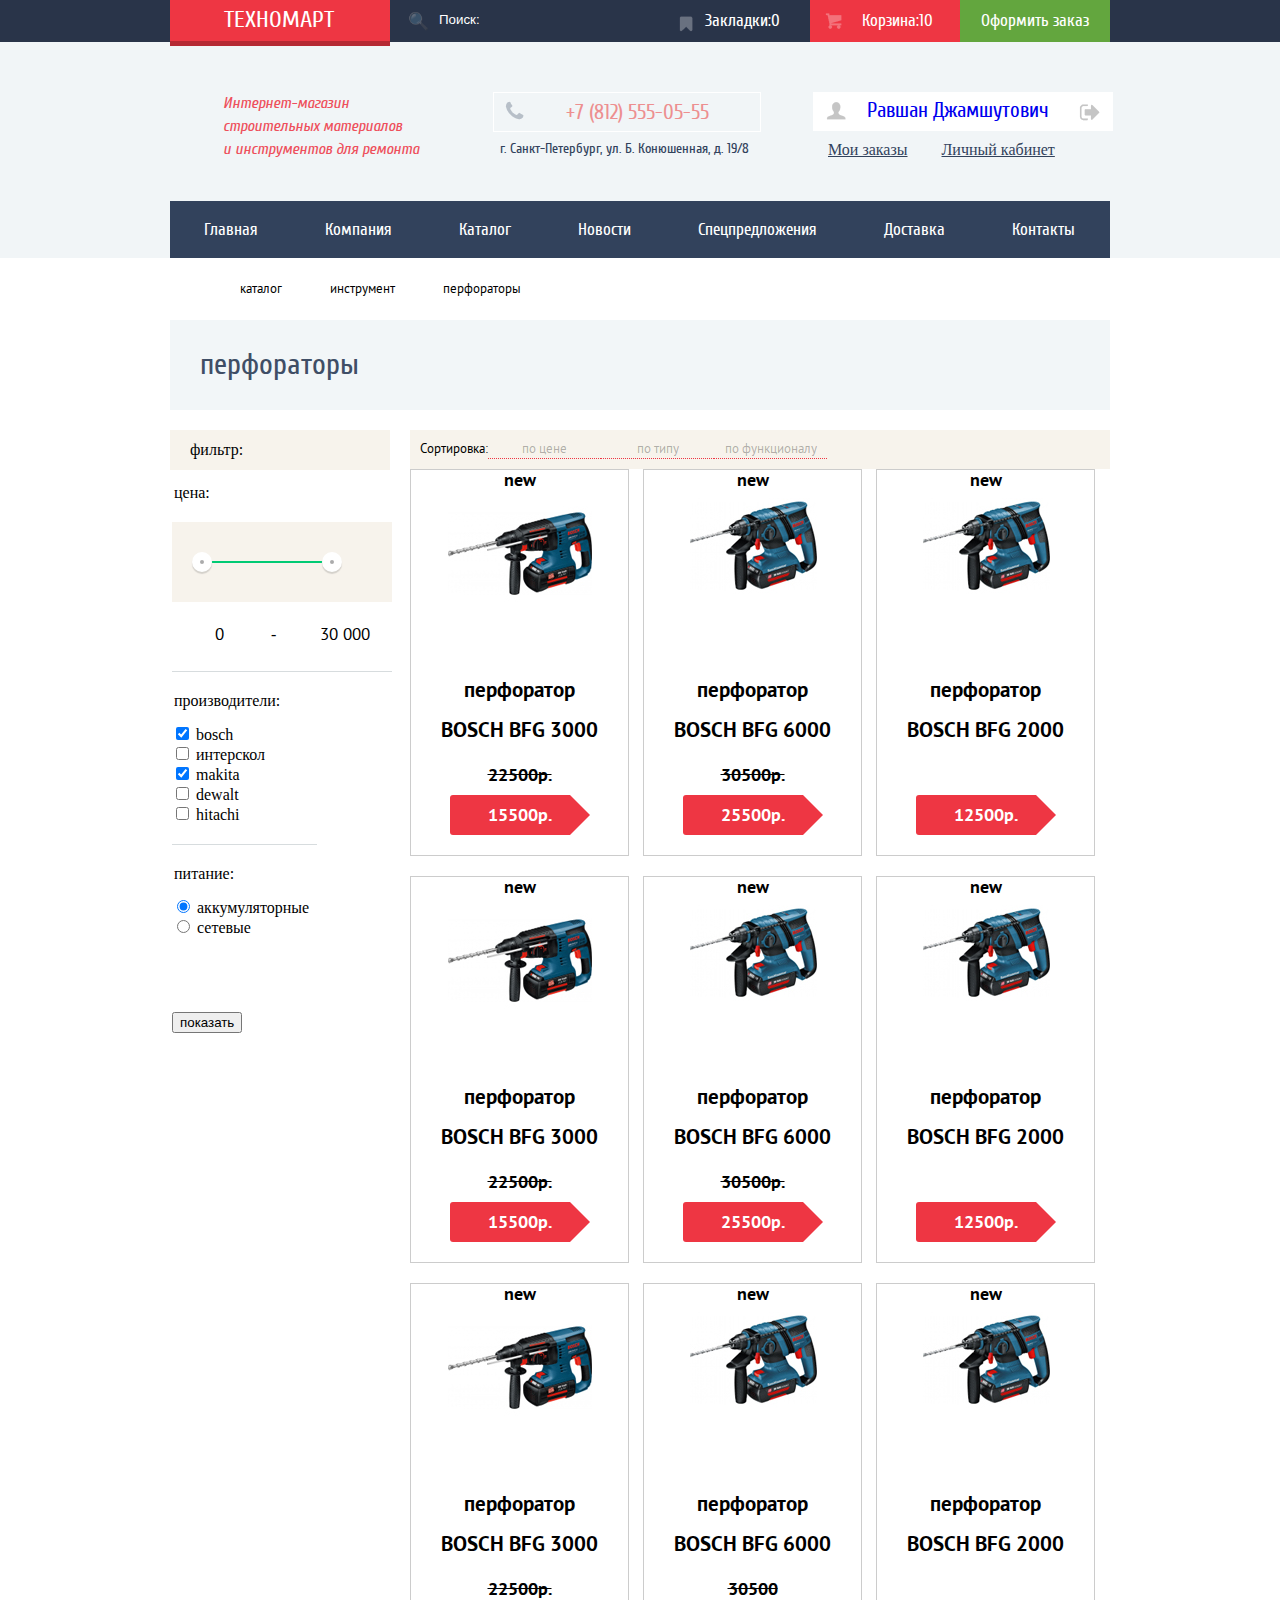
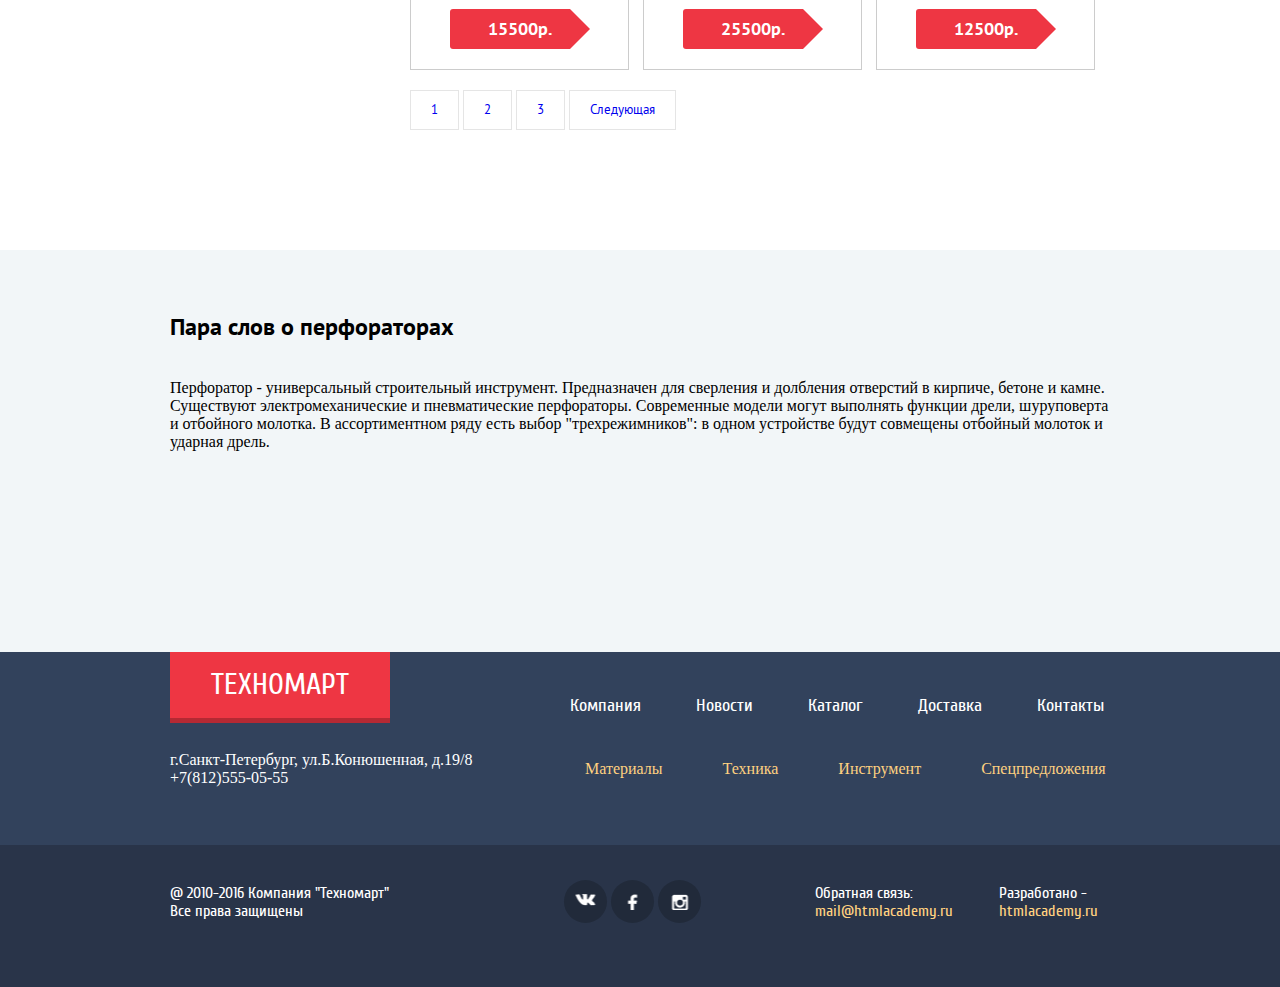
==== commit e7b28cab: "Не подключается слфйдер" ====
--- a/catalog.html
+++ b/catalog.html
@@ -3,8 +3,8 @@
   <head>
     <meta charset="utf-8">
     <title>Техномарт</title>
-	<link href='https://fonts.googleapis.com/css?family=Cuprum:400,400italic,700&subset=latin,cyrillic' rel='stylesheet' type='text/css'>
-	<link href='https://fonts.googleapis.com/css?family=PT+Sans:400,400italic,700&subset=latin,cyrillic' rel='stylesheet' type='text/css'>
+	<!--<link href='https://fonts.googleapis.com/css?family=Cuprum:400,400italic,700&subset=latin,cyrillic' rel='stylesheet' type='text/css'>
+	<link href='https://fonts.googleapis.com/css?family=PT+Sans:400,400italic,700&subset=latin,cyrillic' rel='stylesheet' type='text/css'>-->
     <link rel="stylesheet" href="css/normalize.css">  
 	<link href="css/style.css" rel="stylesheet">  
   </head>
@@ -13,12 +13,12 @@
 	  <div class="top-header">
         <div class="container clearfix">
             <div class="logo"><a href="index.html">Техномарт</a></div>
-            <div class="search">
-                <input data-role="search" type="search"></input>
-                <button type="submit"></button>
-            </div>
-            <div class="bookmark"><a href="#">Закладки:</a><span>0</span></div>
-            <div class="basket"><a href="#">Корзина:</a><span></span>0</div>
+            <form class="search" action="#" method="get">
+              <input class="header-search"                           type="search" name="search" placeholder="Поиск:">
+              <button class="btn-search icon-search"            type="submit"></button>
+            </form>
+            <div class="bookmark"><a href="#">Закладки:<span>0</span></a></div>
+            <div class="basket-catalog"><a href="#">Корзина:<span>10</span></a></div>
             <div class="order"><a href="#">Оформить заказ</a></div>
         </div>
 	  </div>
@@ -29,14 +29,12 @@
               <h2>Интернет-магазин строительных материалов<br>и инструментов для ремонта</h2>    
             </div>
             <div class="info-contacts">
-              <!--<div class="info-contacts-tel">-->
-              <a href="#">+7(812)555-05-55</a>  
-              <!--</div>-->
-              <p>г. Санкт-Петербург, ул. Б.Конюшенная, д.19/8</p>    
+              <a href="#">+7 (812) 555-05-55</a>  
+              <p>г. Санкт-Петербург, ул. Б. Конюшенная, д. 19/8</p>    
             </div>
-            <div class="user-block">
+            <div class="user-block-catalog">
               <div class="user-block-login">
-                <a class="login" href="#">Равшан Джамшутович</a>  
+                <a class="login-catalog" href="#">Равшан  Джамшутович</a>  
               </div>
               <div class="user-block-account">
                 <a class="account-orders" href="#">Мои заказы</a>
@@ -123,25 +121,41 @@
                 </div>
              <div class="manufactures">
 		      <legend class="name">производители:</legend>
-			
+			    <ul>
+			    <li>
 			    <input id="bosch" type="checkbox" name="bosch" checked>
 			    <label for="bosch">bosch</label>
+                </li>
+                <li>
 	            <input id="interscol" type="checkbox" name="interscol">		
 			    <label for="interscol">интерскол</label>
+                </li>
+                <li>
 			    <input id="makita" type="checkbox" name="makita" checked>		
 			    <label for="makita">makita</label>
+                </li>
+                <li>
 			    <input id="dewalt" type="checkbox" name="dewalt">		
 			    <label for="dewalt">dewalt</label>
+                </li>
+                <li>
 			    <input id="hitachi" type="checkbox" name="hitachi">		
 			    <label for="hitachi">hitachi</label>
+                </li>
+               </ul>
              </div>
              <div class="energy">				
 		      <legend class="name">питание:</legend>
-			
+			    <ul>
+			    <li>
 			    <input id="battery" type="radio" name="bat" checked>
 				<label for="battery">аккумуляторные</label>
-				<input id="network" type="radio" name="bat">
-				<label for="network">сетевые</label> 
+                </li>
+                <li>
+                <input id="network" type="radio" name="bat">
+				<label for="network">сетевые</label>
+                </li>
+                </ul> 
               </div>
 			    <input type="submit" value="показать">
 	   	  </fieldset>
@@ -150,21 +164,21 @@
         <div class="content-item-right">
 
               <ul class="sorting-list">
-				<li>Сортировка</li>
-                <li>
-                  <a href="#">по цене</a>    
-                </li>
-                <li>
-                  <a href="#">по типу</a>    
-                </li>
-                <li>
-                  <a href="#">по функционалу</a>    
+				<li>Сортировка:</li>
+                <li>
+                  <a class="sort" href="#">по цене</a>    
+                </li>
+                <li>
+                  <a class="sort" href="#">по типу</a>    
+                </li>
+                <li>
+                  <a class="sort" href="#">по функционалу</a>    
                 </li>
 				<li>
-				  <a href="#"></a>
+				  <a class="icon-up-dir" href="#"></a>
 				</li>
 				<li>
-				  <a href="#"></a>
+				  <a class="icon-down-dir" href="#"></a>
 				</li>   
               </ul>  
           <ul class="sorting-catalog">
@@ -328,7 +342,7 @@
                     <a href="index.html">Техномарт</a>  
                   </h1>
 				</li>
-            <!--<nav class="footer-navigation top">-->
+            
               
                 <li>
                   <a href="#">Компания</a>  
--- a/css/style.css
+++ b/css/style.css
@@ -61,7 +61,7 @@
 	font-family: "Cuprum" "Arial" sans-serif;
 }
 .sprite {
-    background-image: url("../img/sprite/sprite.png");
+    background-image: url(../img/sprite/sprite.png);
     background-repeat: no-repeat;
     display: block;
 }
@@ -84,100 +84,160 @@
     background-position: -5px -57px;
 }
 
+.sprite--icon-check-off-copy {
+    width: 23px;
+    height: 23px;
+    background-position: -5px -90px;
+}
+
 .sprite--icon-check-on {
     width: 27px;
     height: 23px;
-    background-position: -5px -90px;
+    background-position: -5px -123px;
+}
+
+.sprite--icon-check-on-copy {
+    width: 27px;
+    height: 23px;
+    background-position: -5px -156px;
 }
 
 .sprite--icon-circle {
     width: 25px;
     height: 25px;
-    background-position: -5px -123px;
+    background-position: -5px -189px;
 }
 
 .sprite--icon-circle-dot {
     width: 25px;
     height: 25px;
-    background-position: -5px -158px;
+    background-position: -5px -224px;
 }
 
 .sprite--icon-down-dir {
     width: 11px;
     height: 10px;
-    background-position: -5px -193px;
+    background-position: -5px -259px;
+}
+
+.sprite--icon-down-dir2 {
+    width: 11px;
+    height: 10px;
+    background-position: -5px -279px;
 }
 
 .sprite--icon-facebook-copy {
     width: 10px;
     height: 18px;
-    background-position: -5px -213px;
+    background-position: -5px -299px;
 }
 
 .sprite--icon-home {
     width: 15px;
     height: 12px;
-    background-position: -5px -241px;
+    background-position: -5px -327px;
 }
 
 .sprite--icon-instagramm-copy {
     width: 17px;
     height: 17px;
-    background-position: -5px -263px;
+    background-position: -5px -349px;
 }
 
 .sprite--icon-left {
     width: 22px;
     height: 40px;
-    background-position: -5px -290px;
+    background-position: -5px -376px;
 }
 
 .sprite--icon-login {
     width: 20px;
     height: 17px;
-    background-position: -5px -340px;
+    background-position: -5px -426px;
+}
+
+.sprite--icon-login1 {
+    width: 20px;
+    height: 17px;
+    background-position: -5px -453px;
 }
 
 .sprite--icon-logout {
     width: 21px;
     height: 17px;
-    background-position: -5px -367px;
+    background-position: -5px -480px;
+}
+
+.sprite--icon-logout1 {
+    width: 21px;
+    height: 17px;
+    background-position: -5px -507px;
 }
 
 .sprite--icon-phone {
     width: 19px;
     height: 19px;
-    background-position: -5px -394px;
+    background-position: -5px -534px;
 }
 
 .sprite--icon-right {
     width: 22px;
     height: 40px;
-    background-position: -5px -423px;
+    background-position: -5px -563px;
 }
 
 .sprite--icon-search {
     width: 17px;
     height: 17px;
-    background-position: -5px -473px;
+    background-position: -5px -613px;
+}
+
+.sprite--icon-search1 {
+    width: 17px;
+    height: 17px;
+    background-position: -5px -640px;
 }
 
 .sprite--icon-up-dir {
     width: 11px;
     height: 10px;
-    background-position: -5px -500px;
+    background-position: -5px -667px;
+}
+
+.sprite--icon-up-dir1 {
+    width: 11px;
+    height: 10px;
+    background-position: -5px -687px;
+}
+
+.sprite--icon-up-dir2 {
+    width: 11px;
+    height: 10px;
+    background-position: -5px -707px;
 }
 
 .sprite--icon-user {
     width: 20px;
     height: 18px;
-    background-position: -5px -520px;
+    background-position: -5px -727px;
+}
+
+.sprite--icon-user1 {
+    width: 20px;
+    height: 18px;
+    background-position: -5px -755px;
 }
 
 .sprite--icon-vk-copy {
     width: 20px;
     height: 12px;
-    background-position: -5px -548px;
+    background-position: -5px -783px;
+}
+
+.sprite-sort-indicator-copy-7 {
+    width: 9px;
+    height: 9px;
+    background-position: -5px -805px;
 }
 
 .popup-show	{
@@ -185,9 +245,8 @@
 }
 
 .main-header	{
-	min-height: 320px;
-	background-color: #f1f5f7;
-	margin-bottom: 55px;
+  background-color: #f1f5f7;
+	
 }
 
 .container	{
@@ -208,28 +267,26 @@
 .info	{
 	margin-bottom: 40px;
 }
-.top-header ul	{
-	font-size: 0;
-}
-.top-header li	{
-	display: inline-block;
-	vertical-align: middle;
-	font: 17px/18px "Cuprum Regular";
-}
-
 .logo	{
     float: left;
-	display: inline-block;
-    vertical-align: top;
     width: 220px;
-	padding-top: 9px;
-	padding-bottom: 9px;
-	font: 24px/24px "Cuprum Regular";
 	background-color: #ee3643;
-	text-align: center;
 	box-shadow: 0 5px #b52933;
 	
 }
+.logo a {
+    color: #fff;
+    display: inline-block;
+    vertical-align: top;
+    width: 120px;
+    font:  24px/24px "Cuprum Regular";
+    text-transform: uppercase;
+    text-align: center;
+    padding-top: 8px;
+	padding-bottom: 9px;
+    padding-left: 49px;
+    padding-right: 51px;
+}
 .logo:hover	{
 	background-color: #ca2c37;
 }
@@ -239,46 +296,148 @@
 .logo:focus	{
 	background-color: #ee3643;
 }
-.search{
+.search {
+  float: left;
+  background-color: #293449;
+  width: 270px;
+}
+
+.icon-search::before {
+  content: "🔍";
+  padding-left: 12px;
+}
+
+.btn-search {
+  float: left;
+  width: 42px;
+  height: 42px;
+  border: 0;
+  background-color: transparent;
+  color: rgba(255, 255, 255, 0.3);
+  font-size: 17px;
+}
+
+.header-search {
+  border: 0;
+  width: 220px;
+  background-color: transparent;
+  font-family: 17px/18px "Cuprum Regular";
+  padding: 12px 0;
+  padding-left: 7px;
+}
+
+.header-search::-webkit-input-placeholder {
+  color: #fff;
+}
+
+input[type="search"]::-moz-input-placeholder {
+  color: #fff;
+}
+
+.search:hover {
+  background-color: #212a3a;
+}
+
+.search:hover .btn-search {
+  color: rgba(255, 255, 255, 1);
+}
+
+input[type="search"]:focus {
+  color: #000000;
+  outline: none;
+  background-color: #ffffff;
+}
+
+input[type="search"]:focus + .btn-search {
+  color: #ee3643;
+  background-color: #fff;
+}
+.bookmark,
+.basket {
     float: left;
-}
-.bookmark{
+    width: 150px;
+    padding-top: 12px;
+}
+.basket-catalog a {
     float: left;
-}
-.basket{
+    width: 126px;
+    padding-left: 24px;
+    position: relative;
+    background-color: #ee3643;
+    font: 17px/18px "Cuprum Regular";
+    color: #fff;
+    text-align: center;
+    padding-top: 12px;
+    padding-bottom: 12px;
+}
+
+.order a{
     float: left;
-}
-.order{
-    float: left;
-}
-.bookmark a,
+    width: 150px;
+    font: 17px/18px "Cuprum Regular";
+    color: #fff;
+    text-align: center;
+    padding-top: 12px;
+    padding-bottom: 12px;
+    background-color: #63a63e;
+}
+.bookmark a {
+    display: inline-block;
+	position: relative;
+	padding-left: 45px;
+	padding-right: 37px;
+    color: #fff;
+    font: 17px/18px "Cuprum Regular";
+}
 .basket a	{
+    display: inline-block;
 	position: relative;
-	padding-left: 47px;
-	padding-right: 30px;
+	padding-left: 49px;
+	padding-right: 33px;
+    color: #fff;
+    font: 17px/18px "Cuprum Regular";
 }
 .bookmark a::before	{
 	content: "";
 	position: absolute;
 	width: 18px;
 	height: 18px;
-	top: 13px;
+	top: 4px;
 	left: 19px;
 	background: url(../img/sprite/sprite.png) no-repeat -5px -31px;
 	opacity: 0.3;
 }
-.basket a::before	{
+.basket a::before {
 	content: "";
 	position: absolute;
 	width: 18px;
 	height: 18px;
-	top: 13px;
+	top: 4px;
 	left: 19px;
 	background: url(../img/sprite/sprite.png) no-repeat -5px -5px;
 	opacity: 0.3;
-} a:active	{
+} 
+.basket-catalog a::before {
+    content: "";
+	position: absolute;
+	width: 18px;
+	height: 18px;
+	top: 13px;
+	left: 15px;
+	background: url(../img/sprite/sprite.png) no-repeat -5px -5px;
+	opacity: 0.3;
+    
+}
+.bookmark a:hover::before {
+    opacity: 1;
+}
+.bookmark a:active::before {
+    opacity: 0.5;
+}
+.bookmark a:active	{
 	color: rgba(255, 255, 255, 0.6);
 }
+
 .basket a:hover::before	{
 	opacity: 1;
 }
@@ -287,14 +446,6 @@
 }
 .basket a:active	{
 	color: rgba(255, 255, 255, 0.6);
-}
-.order	a{
-	width: 150px;
-	background-color: #63a63e;
-	text-align: center;
-	margin-right: 0;
-	padding-top: 12px;
-	padding-bottom: 12px;
 }
 .order a:hover	{
 	background-color: #5fbb2d;
@@ -308,119 +459,204 @@
 .main-navigation ul{
 	background-color: #32425c;
 }
-.bottom-header	{
-}
 
 .info-description	{
-	width: 304px;
+	width: 315px;
 	float:left;
-	margin-right:16px;
+	
 }
 .info-description h2	{
-	font: 16px/23px  Cuprum Italic;
+	font: 16px/23px  "Cuprum Italic";
 	color:#ee4f5b;
-	padding-right: 47px;
-	padding-left: 60px;
+	padding-right: 45px;
+	padding-left: 53px;
 }
 .info-contacts	{
-	width: 300px;
+	width: 270px;
 	float:left;
-	margin-right: 20px;
+    padding-left: 8px;
+    padding-right: 15px;
+    margin-right: 20px;
+
 }
 .info-contacts a	{
 	display: block;
+    width: 232px;
 	position: relative;
-	font:21px/18px "Cuprum Regular";
+	font:21px/18px "Cuprum Regular" ;
 	color:#ed8f90;
-	padding-top: 12px;
-	padding-bottom: 12px;
+	padding-top: 10px;
+	padding-bottom: 10px;
+    padding-left: 27px;
+    padding-right: 7px;
 	border: 1px solid #fff;
 	text-align: center;
-	margin-right:20px;
+    margin-bottom: 5px;
 }
 .info-contacts a::before	{
 	content: "";
 	position: absolute;
-	width: 18px;
-	height: 18px;
-	top: 11px;
-	left: 17px;
-	background: url(../img/sprite/sprite.png) no-repeat  -5px -394px;
+	width: 19px;
+	height: 19px;
+	top: 8px;
+	left: 11px;
+	background: url(../img/sprite/sprite.png) no-repeat  -5px -534px;
 }
 .info-contacts p	{
 	font: 14px/24px "Cuprum Regular";
 	color: #32425c;
-	text-align: center;
-}
-.user-block	{
-	width: 300px;
+	padding-left: 7px;
+}
+.user-block {
+    float: right;
+    font-size: ;
+    
+}
+
+.user-block-catalog    {
+	width: 312px;
 	float: left;
-}
-.user-block a	{
+    
+}
+
+.user-block a{
 	display: inline-block;
-	font: 21px/auto "Cuprum Regular";
+    padding-top: 10px;
+    padding-bottom: 10px;
+    font: 21px/auto "Cuprum Regular";
 	background-color: #fff;
 	vertical-align: top;
 	text-align: center;
 	color: #000;
 }
+.login	{
+	position: relative;
+    display: inline-block;
+    width: 85px;
+	padding-top: 12px;
+	padding-bottom: 12px;
+	padding-right: 10px;
+	padding-left: 30px;
+
+}
+.registration	{
+    display: inline-block;
+    width: 100px;
+    padding-top: 15px;
+	padding-bottom: 15px;
+	padding-right: 25px;
+	padding-left: 25px;
+	margin-left: 10px;
+	
+}
+.user-block-login   {
+    position: relative;
+    width:290px;
+    margin-left: 15px;
+    background-color: #fff;
+    font: 21px/18px "Cuprum Regular";
+    color: #000;
+    text-align: center;
+    padding-top: 9px;
+    padding-bottom: 12px;
+    padding-left: 0;
+    padding-right: 10px;
+    margin-bottom: 10px;
+}
+.user-block-login a:active    {
+    color: rgba(0, 0, 0, 0.3);
+}
+.user-block-login::before    {
+    position: absolute;
+    content: "";
+    width: 20px;
+    height: 18px;
+    top: 10px;
+    left: 13px;
+    background: url("../img/sprite/sprite.png") no-repeat -5px -727px;
+}
+.user-block-login:hover::before    {
+    background: url("../img/sprite/sprite.png") no-repeat -5px -755px;
+}
+.user-block-login:active::before    {
+    background: url("../img/sprite/sprite.png") no-repeat -5px -727px;
+}
+.user-block-login::after    {
+    position: absolute;
+    content: "";
+    width: 21px;
+    height: 17px;
+    top: 12px;
+    right: 13px;
+    background: url(../img/sprite/sprite.png) no-repeat  -5px -480px;
+}
+.user-block-login:hover::after    {
+    background: url(../img/sprite/sprite.png) no-repeat  -5px -507px;
+}
+.user-block-login:active::after    {
+    background: url(../img/sprite/sprite.png) no-repeat  -5px -480px;
+}
+.user-block-account a {
+    display: inline-block;
+    vertical-align: top;
+    font-family: Cuprum Regular Arial sans-serif;
+    font-size: 16px;
+    line-height: 18px;
+    text-decoration: underline;
+    color: #32425c;
+    margin-left: 30px;
+}
+.user-block-account a:hover {
+    color: #ee3643;
+}
+.user-block-account a:active {
+    color: rgba(50, 66, 92, 0.3)
+}
+
 .user-block a:hover	{
 	color: #ee3643;
 }
 .user-block a:active	{
 	color: rgba(0, 0, 0, 0.3);
 }
-.login	{
-	position: relative;
-	padding-top: 15px;
-	padding-bottom: 15px;
-	padding-right: 24px;
-	padding-left: 52px;
-	margin-left: 20px;
-	margin-right: 10px;
-}
+
 .login::before	{
 	content: "";
 	position: absolute;
-	width: 18px;
-	height: 18px;
-	top: 16px;
-	left: 14px;
-	background: url(../img/sprite/sprite.png) no-repeat -7px -340px;
+	width: 20px;
+	height: 17px;
+	top: 12px;
+	left: 20px;
+	background: url(../img/sprite/sprite.png) no-repeat -7px -426px;
 }
 .login:hover::before	{
-	
+	background: url(../img/sprite/sprite.png) no-repeat -7px -453px;
+}
+.login:active {
+    opacity: 0.3;
 }
 .login:active::before	{
-	
-}
-.registration	{
-	padding-top: 15px;
-	padding-bottom: 15px;
-	padding-right: 24px;
-	padding-left: 26px;
-	margin-right: 0;
-	
-}
+	background: url(../img/sprite/sprite.png) no-repeat -7px -426px;
+}
+
 .main-navigation ul	{
 	font-size: 0;
 }
 .main-navigation li	{
 	display:inline-block;
 	font: 17px/17px "Cuprum Regular";
-	vertical-align: top;
+	vertical-align: middle;
 }
 .main-navigation a	{
 	display: block;
-	width: auto;
-	padding-top: 22px; 
-	padding-bottom: 22px;
+    font: 17px/17px "Cuprum Regular";
+	padding-top: 20px; 
+    padding-bottom: 20px;
 	padding-left: 34px;
 	padding-right: 33px;
 	color: #fff;
 	text-align: center;
 }
-
 .main-navigation a:hover	{
 	background-color: #293449;
 } 
@@ -432,7 +668,7 @@
 .features	{
 	margin: 0;
 	padding: 0;
-	min-height: 410px;
+	margin-top: 60px;
 	margin-bottom: 55px;
 }
 .features-item	{
@@ -491,101 +727,159 @@
 	margin-top: 20px;
 	margin-bottom: 15px;
 }
-.slider{
-    position:relative;
-    float: left;
-    width:620px;
-    height:266px;
-    margin:0 auto;
-    
-}
+/*slide-show*/
+h2,
+p {
+  margin: 0;
+  padding: 0;
+}
+
+.slider {
+  position: relative;
+  float: left;
+  width: 620px;
+  height: 266px;
+  background: #acaaa7;
+}
+
 .slider input[type=radio] {
-    display: none;
-    
-}
-.slider-controls{
-    position:absolute;
-    bottom:37px;
-    left:42%;
-    width:100px;
-    height:10px;
-    text-align:center;
-    z-index:1000;
-}
-.slider-controls label{
-    display:inline-block;
-    width:4px;
-    height:4px;
-    margin:0 3px;
-    background: #fff;
-    border:3px solid #fff;
-    vertical-align:top;
-    border-radius:50%;
-    cursor:pointer;
-}
+  position: absolute;
+  opacity: 0;
+}
+
+.slider-controls {
+  position: absolute;
+  z-index: 45;
+  bottom: 35px;
+  left: 50%;
+  width: 200px;
+  height: 10px;
+  margin-left: -100px;
+  text-align: center;
+}
+
+.slider-controls label {
+  display: inline-block;
+  vertical-align: top;
+  width: 6px;
+  height: 6px;
+  margin: 0 3px;
+  background: #ffffff;
+  border: 2px solid #ffffff;
+  border-radius: 50%;
+  cursor: pointer;
+}
+
 #btn-1:checked ~ .slider-controls label[for="btn-1"],
-#btn-2:checked ~ .slider-controls label[for="btn-2"] { 
-    background:#ee3643;
-}
-.slide{
-    position:absolute;
-    top:0;
-    left:0;
-    width:100%;
-    height:100%;
-    overflow:hidden;
-}
-.slide-text{
-    width:380px;
-    padding:30px 0;
-    color:#fff;
-}
-.slide-title{
-    font-family: "Cuprum Bold" "Arial" sans-serif;
-    font-size:36px;
-    line-height:30px;
-    color: #fff;
-    margin-bottom: 10px;
-}
-.slide .btn{
-    display: block;
-    width: 95px;
-    padding-left: 50px;
-    padding-right: 50px;
-    margin-top: 120px;
-    font-family: "Cuprum Regular" "Arial" sans-serif;
-    font-size: 14px;
-    line-height: 18px;
-    color: #fff;
-    text-transform: uppercase;
-    text-align: center;
-    text-decoration: none;
-    background: #ee3643;
-    border-radius: 3px;
-}
-.slide:nth-child(1){
-    background-color: #f2f6f8;
-    background-image:url('../img/slider/slide2.png');
-    background-repeat:no-repeat;
-    background-position: 100%;
-}
-.slide:nth-child(2){
-    background-color: #f2f6f8;  
-    background-image:url('../img/slider/slide1.png');
-    background-repeat:no-repeat;
-    background-position: 100%;
-}
-
-.slide{
-    display:block;
-}
-#btn-1:checked ~ .slides .slide:nth-child(1) { 
-    display: block;
-}
-#btn-2:checked ~ .slides .slide:nth-child(2) { 
-    display: block;
-}
-
+#btn-2:checked ~ .slider-controls label[for="btn-2"] {
+  background: #ee3643;
+}
+
+.slide {
+  position: absolute;
+  top: 0;
+  left: 0;
+  width: 100%;
+  height: 100%;
+  overflow: hidden;
+}
+
+.slide:nth-child(1) {
+  background-image: url("../img/slide1.jpg");
+  background-repeat: no-repeat;
+}
+
+.slide:nth-child(2) {
+  background-image: url("../img/slide2.jpg");
+  background-repeat: no-repeat;
+}
+
+.slide {
+  display: none;
+}
+
+#btn-1:checked ~ .slides .slide:nth-child(1) {
+  display: block;
+}
+
+#btn-2:checked ~ .slides .slide:nth-child(2) {
+  display: block;
+}
+
+.slide-header {
+  padding: 26px 0 12px 24px;
+  background-color: #000;
+  opacity: 0.25;
+}
+
+.slide-title {
+  color: white;
+  font-family:  "Verdana", sans-serif;
+  font-size: 36px;
+  font-weight: 700;
+  line-height: 30px;
+  text-transform: uppercase;
+}
+
+.slide-subtitle {
+  color: white;
+  font-family: "PT Sans", "Verdana", sans-serif;
+  font-size: 18px;
+  font-weight: 400;
+  line-height: 24px;
+}
+
+.slider-btn {
+  position: absolute;
+  display: inline-block;
+  left: 25px;
+  bottom: 22px;
+  width: 195px;
+  font-weight: 400;
+  font-size: 14px;
+  line-height: 38px;
+  text-align: center;
+  vertical-align: middle;
+  text-decoration: none;
+  text-transform: uppercase;
+  color: #ffffff;
+  background: #ee3643;
+  border-radius: 3px;
+}
+
+.slider-btn:hover {
+  background: #ca2c37;
+}
+
+.slider-btn:active {
+  background: #ba2732;
+}
+
+.slider-nav {
+  position: absolute;
+  top: calc(50% - 16px);
+  display: inline-block;
+  vertical-align: baseline;
+  height: 27px;
+  width: 27px;
+  background-color: transparent;
+  border: none;
+  cursor: pointer;
+}
+
+.slide-prev {
+  border-left: 4px solid #fff;
+  border-bottom: 4px solid #fff;
+  left: 25px;
+  transform: rotate(45deg);
+}
+
+.slide-next {
+  right: 25px;
+  border-bottom: 4px solid #fff;
+  border-right: 4px solid #fff;
+  transform: rotate(-45deg);
+}
 .popular-item-top	{
 	margin-bottom: 20px;
 	
@@ -595,51 +889,60 @@
 }
 .popular-item-top,
 .popular-brands-top	{
+    position: relative;
 	background-color: #f7f3ec;
 	padding-left: 30px;
+    padding-bottom: 30px;
+    padding-top: 30px;
 	font: 30px/30px "Cuprum Regular";
 }
 .popular-item-list	{
-	display: inline-block;
+    position: absolute;
+    top: 25px;
+    right: 25px;
+	display: block;
 	background-color: #ee3643;
-	font: 14px/18px "Cuprum Regular" "Arial" sans-serif;
+	font: 14px/18px "Cuprum Regular";
 	color: #fff;
 	width: 253px;
 	text-align: center;
 	padding-bottom: 11px;
 	padding-top: 11px;
-	margin-left: 373px;
-	margin-bottom: 25px;
-	margin-top: 25px;
+
 	
 }
 .popular-item{
-    
+ 
 }
 .sorting-catalog  {
     width: 700px;
-    font-size: ;
+    font-size: 0;
 }
 .popular-catalog,    {
     width: 940px;
     font-size: 0;
 }
+.popular-catalog li:nth-child(4n) {
+    margin-right: 0;
+}
+.sorting-catalog li:nth-child(3n)    {
+    margin-rightt: 0;
+}
 .sorting-catalog-item   {
-    box-sizing: border-box;
     position: relative;
     display: inline-block;
     vertical-align: top;
     width: 217px;
     text-align: center;
-    margin-left: 0;
-    margin-right: 15px;
+    margin-right: 14px;
     margin-bottom: 20px;
     border: 1px solid #ccc;
-    font: 18px/20px "PTSans Bold", "Arial" sans-serif; 
-}
-.sorting-catalog-item:last-child    {
-    margin-rightt: 0;
-}
+    font: 18px/20px "PTSans Bold";
+}
+.sorting-catalog-item:hover    {
+    box-shadow: 0 10px 10px #999;
+}
+
 .sorting-catalog-item .hidden	{
 	display: none;
 }
@@ -656,8 +959,8 @@
     padding-bottom: 40px;
     background-color: #fff;
 }
-.hidden .buy,
-.hidden .marks  {
+.hidden .buy {
+    position: relative;
     display: block;
     width: 135px;
     margin-bottom: 7px;
@@ -672,18 +975,52 @@
     color: #fff;
     text-transform: uppercase;
     border-radius: 3px;
-    
-}
-.buy    {
     box-shadow: inset 0 -3px 0 #367315;
 }
-.marks  {
+.hidden .buy::before     {
+    content: "";
+    position: absolute;
+    width: 18px;
+    height: 18px;
+    top: 10px;
+    left: 14px;
+    background: url(../img/sprite/sprite.png) no-repeat -5px -5px;
+    opacity: 0.3;
+}
+.hidden .buy:hover    {
+    background-color: #5fbb2d;
+}
+.hidden .buy:hover::before   {
+    background: url(../img/sprite/sprite.png) no-repeat -5px -5px;
+    opacity: 1;
+}
+.hidden .buy:active     {
+    background-color: #518534;
+}
+.hidden .buy:active::before    {
+    background: url(../img/sprite/sprite.png) no-repeat -5px -5px;
+    opacity: 1;
+}
+.hidden .marks  {
+    display: block;
     width: 129px;
+    font: 14px/18px "Cuprum Regular";
+    text-transform: uppercase;
+    border-radius: 3px;
     color: #32425c;
     background-color: #fff;
     border: 3px solid #63a63e;
     padding-top: 7px;
     padding-bottom: 7px;
+    margin-left: auto;
+    margin-right: auto;
+}
+.hidden .marks:hover{
+    border: 3px solid #32425c;
+}
+.hidden .marks:active     {
+    color: rgba(105, 116, 135, 0.3);
+    border: 3px solid rgba(50, 66, 92, 0.3);
 }
 .foto	{
     width: 218px;
@@ -749,17 +1086,18 @@
 	margin-bottom: 30px;
 }
 .popular-brands-list	{
-	display: inline-block;
+    position: absolute;
+    top: 25px;
+    right: 25px;
+	display: block;
 	background-color: #ee3643;
 	font: 14px/18px "Cuprum Regular";
 	color: #fff;
 	width: 253px;
 	text-align: center;
-	padding-bottom: 11 px;
+	padding-bottom: 11px;
 	padding-top: 11px;
-	margin-left: 275px;
-	margin-bottom: 25px;
-	margin-top: 25px;
+	
 }
 .popular-brands-bottom li	{
 	display: inline-block;
@@ -787,9 +1125,12 @@
 }
 .services-name    {
     margin-bottom: 32px;
+    font: 24px/24px "Cuprum Regular";
 }
 .services-top p {
-    min-width:400px;
+    width:400px;
+    font: 13px/24px "PTSans Regular";
+    margin-bottom: 70px;
 }
 .tabs{
     position:relative;
@@ -839,7 +1180,7 @@
     width: 195px;
     padding:12px auto;
     margin-top:25px;
-    font:14px/18px "Cuprum Regular" "Arial" sans-serif;
+    font:14px/18px "Cuprum Regular";
     color: #fff;
     text-transform: uppercase;
     text-align: center;
@@ -864,6 +1205,7 @@
 }
 .tab{
     display:none;
+    box-shadow: -2px 0 #ccc;
 }
 #bn-1:checked ~ .slides .tab:nth-child(1) { 
     display: block;
@@ -902,17 +1244,30 @@
 }
 .about-name	{
 	margin-bottom: 38px;
-	font: "Cuprum Regular";
+	font: 24px/24px "Cuprum Regular";
 }
 .about-left p	{
 	margin-bottom: 38px;
-	font-family: "PT Sans Regular";
+	font: 13px/24px "PTSans Regular";
 }
 .about-title	{
 	margin-bottom: 38px;
+    font: 24px/24px "Cuprum Regular"
 }
 .about-right p{
 	margin-bottom: 38px;
+    font: 13px/24px "PTSans Regular";
+}
+.about-list li {
+    position: relative;
+}
+.about-list li::before {
+    display: block;
+    content: "";
+    position: absolute;
+    width: 28px;
+    height: 1px;
+    background-color: #ee3643;
 }
 .company,
 .about-mail	{
@@ -963,7 +1318,12 @@
 .top-footer-top a	{
 	display: block;
     color: #fff;
-	margin-left: 56px;
+    padding-left: 55px;
+    padding-right: 0;
+    /*margin-left: 56px;*/
+}
+.top-footer-top .footer-logo a    {
+    padding-left: 0;
 }
 .top-footer-bottom ul	{
 	font-size: 0;
@@ -977,13 +1337,18 @@
 	display: inline-block;
 	width: 330px;
     color: #fff;
+    margin-right: 25px;
 }
 .top-footer-bottom a	{
-	display: inline-block;
+	display: block;
+    margin-left: 60px;
 	color: #ffd180;
 }
 .top-footer-top a:hover {
     border-bottom: 1px solid #fff;
+}
+.top-footer-top .footer-logo a:hover   {
+    border-bottom: none;
 }
 .top-footer-bottom a:hover  {
     border-bottom: 1px solid #ffd180;
@@ -1010,6 +1375,7 @@
 	text-align: center;
 	box-shadow: 0 5px #b52933;
 	color: #fff;
+    text-transform: uppercase;
     margin-right: 125px;
 }
 
@@ -1053,13 +1419,13 @@
      
 }
 .social-btn-vk::before  {
-   background: url(../img/sprite/sprite.png) no-repeat -3px -546px; 
+   background: url(../img/sprite/sprite.png) no-repeat -3px -783px; 
 }
 .social-btn-fb::before  {
-    background: url(../img/sprite/sprite.png) no-repeat 2px -213px;
+    background: url(../img/sprite/sprite.png) no-repeat 2px -299px;
 }
 .social-btn-inst::before    {
-    background: url(../img/sprite/sprite.png) no-repeat -1px -265px;
+    background: url(../img/sprite/sprite.png) no-repeat -1px -349px;
 }
 
 .footer-mail  {
@@ -1098,6 +1464,12 @@
 }
 .breadcrumbs li	{
 	display: inline-block;
+    font: 13px/18px "PTSans Regular";
+    vertical-align: middle;
+    padding: 22px;
+}
+.breadcrumbs a{
+    color: #000;
 }
 .instrument-name	{
 	padding-left: 30px;
@@ -1106,7 +1478,7 @@
     padding-bottom: 30px;
 	background-color: #f2f6f8;
     color: #3f4e66;
-    font: 30px/30px "Cuprum Regular" "Arial" sans-serif;
+    font: 30px/30px "Cuprum Regular";
     margin-bottom: 20px;
 }
 .content-item-left	{
@@ -1156,7 +1528,7 @@
 .filter-controls .scale    {
     
     height: 2px;
-    background-color: #d7dcde;
+    /*background-color: #d7dcde;*/
     padding-top: 39px;
 }
 .scale .bar    {
@@ -1187,7 +1559,7 @@
     padding-right: 15px;
     padding-top: 8px;
     padding-bottom: 8px;
-    font: 17px/18px "PTSans Regular" "Arial" sans-serif;
+    font: 17px/18px "PTSans Regular";
     background: f7f3ec;
     border: none;
     border-radius: 5px;
@@ -1199,6 +1571,7 @@
     right: 0;
 }
 .manufactures    {
+    width: 145px;
     border-bottom: 1px solid #d7dcde;
     margin-bottom: 20px;
     padding-bottom: 20px;
@@ -1206,6 +1579,7 @@
 .energy    {
     margin-bottom: 75px;
 }
+
 input[type="submit"]  {
     width:140px:
 }
@@ -1215,17 +1589,56 @@
 
 }
 .sorting-list {
-    font-size: ;
+    font-size: 0;
+    padding: 10px;
+    background-color: #f7f3ec;
 }
 .sorting-list li {
     display: inline-block;
     vertical-align: top;
-    font: 13px/18px "PTSans Regular" "Arial" sans serif;
+    font: 13px/18px "PTSans Regular";
     color: #000;
+    padding-left: 0;
+    padding-right: auto;
+}
+.sorting-list a     {
+    display: block;
+    width: 113px;
+    text-align: center;
+    padding-left: auto;
+    padding-right: auto;
+    color: rgba(0, 0, 0, 0.3);
+}
+
+.sort   {
+   border-bottom: 1px dotted #ee3643; 
+   
+}
+.sort:hover   {
+    border-bottom: 1px solid #ee3643;
+    color: rgba(0, 0, 0, 1);
+}
+.sort:active    {
+    color: #ee3643;
+    border-bottom: none;
+}
+.icon-up-dir::before    {
+    
 }
 
 .paginator	li{
 	display: inline-block;
+    vertical-align: top;
+    border: 1px solid #e5e5e5;
+    font: 13px/18px "PTSans Regular";
+    text-align: center;
+    padding: 10px 20px;
+}
+.paginator li:hover    {
+    border: 1px solid #bdc6ca;
+}
+.paginator li:active  {
+    border: 1px solid #ee3643;
 }
 .description-item	{
     padding-top: 65px;
@@ -1234,9 +1647,8 @@
 }
 .description-item h2  {
     margin-bottom: 40px;
-    font-family: "PTSans Bold" "Arial" sans-serif;
-    font-size: 24px;
-    line-height: 24px;
-}
-
-
+    font: 24px/24px "PTSans Bold";
+
+}
+
+
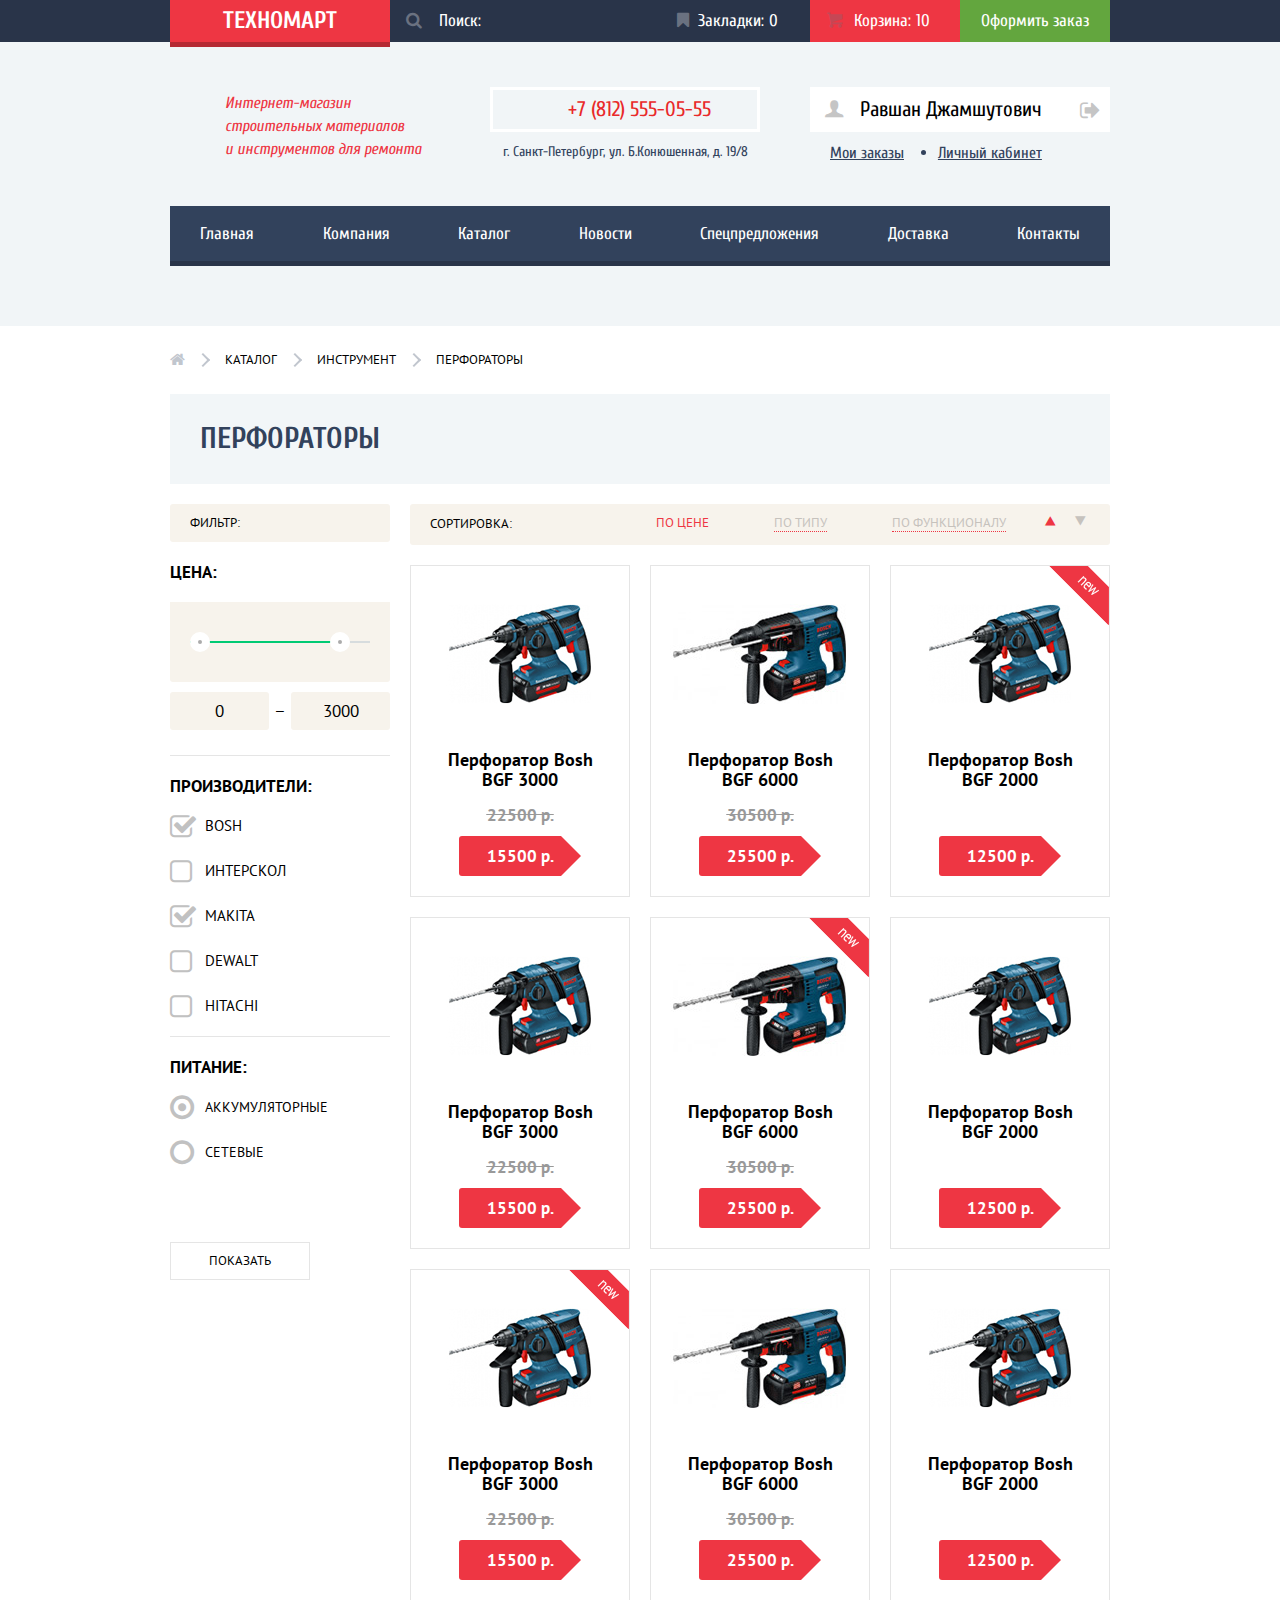
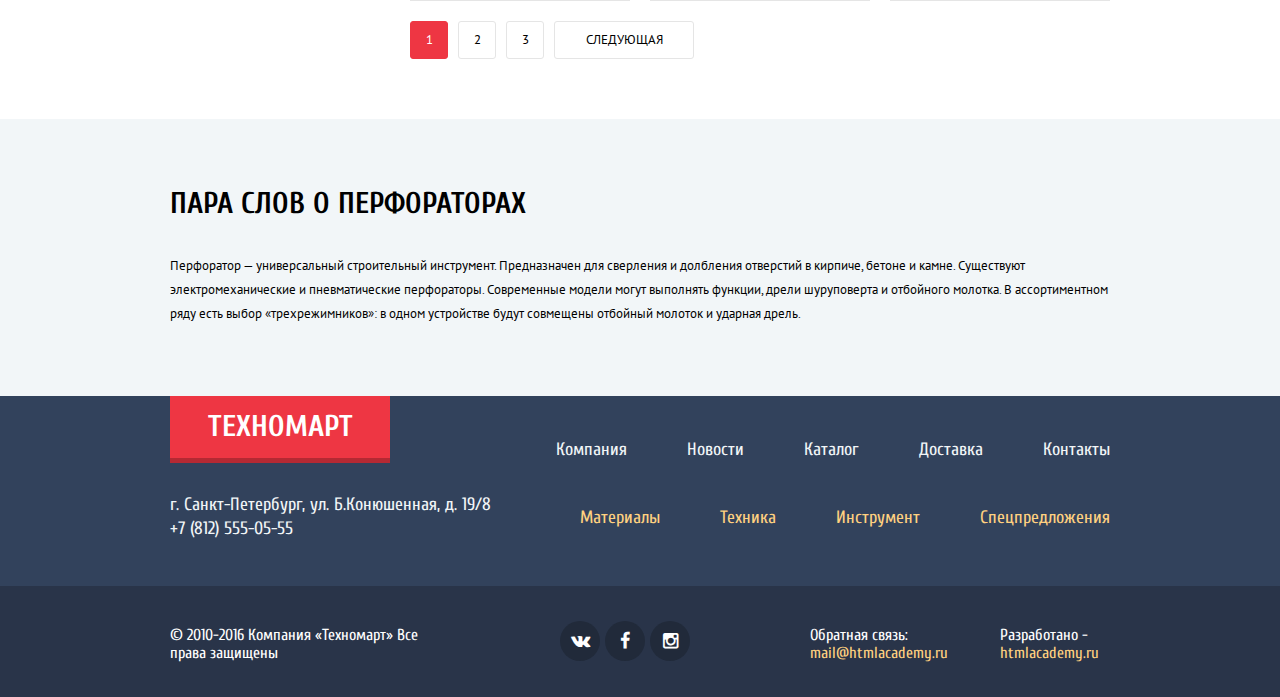
==== commit 6b41fc45: "Финальный вариант" ====
--- a/catalog.html
+++ b/catalog.html
@@ -2,419 +2,522 @@
 <html lang="ru">
   <head>
     <meta charset="utf-8">
-    <title>Техномарт</title>
-	<!--<link href='https://fonts.googleapis.com/css?family=Cuprum:400,400italic,700&subset=latin,cyrillic' rel='stylesheet' type='text/css'>
-	<link href='https://fonts.googleapis.com/css?family=PT+Sans:400,400italic,700&subset=latin,cyrillic' rel='stylesheet' type='text/css'>-->
-    <link rel="stylesheet" href="css/normalize.css">  
-	<link href="css/style.css" rel="stylesheet">  
+    <link href="https://fonts.googleapis.com/css?family=PT+Sans:400,700|Cuprum:400,700&subset=latin,cyrillic" rel="stylesheet" type="text/css">
+    <link href="css/normalize.css" rel="stylesheet">
+    <link href="css/style.min.css" rel="stylesheet">
+    <title>Перфораторы</title>
   </head>
-  <body>
+  <body class="inner-page">
     <header class="main-header">
-	  <div class="top-header">
+      <div class="header-top">
         <div class="container clearfix">
-            <div class="logo"><a href="index.html">Техномарт</a></div>
-            <form class="search" action="#" method="get">
-              <input class="header-search"                           type="search" name="search" placeholder="Поиск:">
-              <button class="btn-search icon-search"            type="submit"></button>
+          <div class="header-logo">
+            <a class="logo inner-logo" href="index.html">Техномарт</a>
+          </div>
+          <div class="search">
+            <form class="search-form" action="#" method="get">
+              <input id="search-field" type="text" name="search" placeholder="Поиск:">
+              <label for="search-field"></label>
             </form>
-            <div class="bookmark"><a href="#">Закладки:<span>0</span></a></div>
-            <div class="basket-catalog"><a href="#">Корзина:<span>10</span></a></div>
-            <div class="order"><a href="#">Оформить заказ</a></div>
-        </div>
-	  </div>
-	  <div class="bottom-header">
-		<div class="container">
-          <div class="info clearfix">
-            <div class="info-description">
-              <h2>Интернет-магазин строительных материалов<br>и инструментов для ремонта</h2>    
+          </div>
+          <div class="bookmarks">
+            <a class="bookmarks-link clearfix" href="#">
+              <div class="bookmarks-title">Закладки:</div>
+              <div class="bookmarks-count">0</div>
+            </a>
+          </div>
+          <div class="cart">
+            <a class="cart-link cart-contain cart-contain-picture clearfix" href="#">
+              <div class="cart-title">Корзина:</div>
+              <div class="cart-count">10</div>
+            </a>
+          </div>
+          <div class="checkout">
+            <a class="checkout-btn" href="#">Оформить заказ</a>
+          </div>
+        </div>
+      </div>
+      <div class="header-bottom">
+        <div class="container clearfix">
+          <div class="header-description">
+            <p>Интернет-магазин строительных материалов<br>
+               и инструментов для ремонта</p>
+          </div>
+          <div class="header-contacts">
+            <div class="header-contacts-tel">+7 (812) 555-05-55</div>
+            <div class="header-contacts-address">г. Санкт-Петербург,
+             ул. Б.Конюшенная, д. 19/8</div>
+          </div>
+          <div class="user-block">
+            <div class="user-profile clearfix">
+              <div class="user-name">
+                <a class="user-name-link" href="#">Равшан Джамшутович</a>
+              </div>
+              <div class="user-exit">
+                <a class="user-exit-link" href="#">Выход</a>
+              </div>
             </div>
-            <div class="info-contacts">
-              <a href="#">+7 (812) 555-05-55</a>  
-              <p>г. Санкт-Петербург, ул. Б. Конюшенная, д. 19/8</p>    
+            <span class="user-oders">
+              <a class="user-oders-link" href="#">Мои заказы</a>
+            </span>
+             <span class="user-account">
+              <a class="user-account-link" href="#">Личный кабинет</a>
+             </span>
+          </div>
+          <nav class="main-navigation">
+            <ul class="main-navigation-list">
+              <li>
+                <a href="index.html">Главная</a>
+              </li>
+              <li>
+                <a href="#">Компания</a>
+              </li>
+              <li>
+                <a href="#">Каталог</a>
+              </li>
+              <li>
+                <a href="#">Новости</a>
+              </li>
+              <li>
+                <a href="#">Спецпредложения</a>
+              </li>
+              <li>
+                <a href="#">Доставка</a>
+              </li>
+              <li>
+                <a href="#">Контакты</a>
+              </li>
+            </ul>
+          </nav>
+        </div>
+      </div>
+    </header>
+    <div class="breadcrumbs container">
+      <ul>
+        <li>
+          <a class="home-link" href="index.html">Главная<!--<span class="home-picture icon-home"><span>--></a>
+        </li>
+        <li>
+          <a href="#">Каталог</a>
+        </li>
+        <li>
+          <a href="#">Инструмент</a>
+        </li>
+        <li>
+          <span>Перфораторы</span>
+        </li>
+      </ul>
+    </div>
+    <main class="catalog container clearfix">
+      <h1 class="catalog-title">Перфораторы</h1>
+      <aside class="catalog-filter">
+        <span class="filter-title">Фильтр:</span>
+        <form class="filter-form" action="#" method="post">
+          <fieldset class="filter-price">
+            <legend>Цена:</legend>
+            <div class="range-controls">
+              <div class="range-scale">
+                <div class="scale-selected" style="width: 88%"></div>
+              </div>
+              <div class="range-toggle toggle-min"></div>
+              <div class="range-toggle toggle-max"></div>
             </div>
-            <div class="user-block-catalog">
-              <div class="user-block-login">
-                <a class="login-catalog" href="#">Равшан  Джамшутович</a>  
-              </div>
-              <div class="user-block-account">
-                <a class="account-orders" href="#">Мои заказы</a>
-                <a class="account-personal" href="#">Личный кабинет</a>      
-              </div>    
-            </div>   
-          </div>
-          <nav class="main-navigation">
-            <ul>
-              <li>
-                <a href="index.html">Главная</a>  
-              </li>
-              <li>
-                <a href="#">Компания</a>  
-              </li>
-              <li>
-                <a href="catalog.html">Каталог</a>  
-              </li>
-              <li>
-                <a href="#">Новости</a>  
-              </li>
-              <li>
-                <a href="#">Спецпредложения</a>  
-              </li>
-              <li>
-                <a href="#">Доставка</a>  
-              </li>
-              <li>
-                <a href="#">Контакты</a>  
-              </li>          
-            </ul>    
-          </nav>    
-        </div>
-	  </div>	
-    </header>
-		
-             
-            
-    
-      
-    <main data-content="catalog">
+            <div class="price-controls">
+              <label class="price-min">
+                <input type="text" name="min-price" value="0">
+              </label>
+              <span class="price-dash">&ndash;</span>
+              <label class="price-max">
+                <input type="text" name="max-price" value="3000">
+              </label>
+            </div>
+          </fieldset>
+          <fieldset class="filter-manufacturers">
+            <legend>Производители:</legend>
+            <input id="bosh" type="checkbox" name="manufacturer" value="bosh" checked>
+            <label for="bosh">Bosh</label>
+            <input id="interskol" type="checkbox" name="manufacturer" value="interskol">
+            <label for="interskol">Интерскол</label>
+            <input id="makita" type="checkbox" name="manufacturer" value="makita" checked>
+            <label for="makita">Makita</label>
+            <input id="dewalt" type="checkbox" name="manufacturer" value="dewalt">
+            <label for="dewalt">DeWalt</label>
+            <input id="hitachi" type="checkbox" name="manufacturer" value="hitachi">
+            <label for="hitachi">Hitachi</label>
+          </fieldset>
+          <fieldset class="filter-power">
+            <legend>Питание:</legend>
+            <input id="wireless" type="radio" name="power" value="wireless" checked>
+            <label for="wireless">Аккумуляторные</label>
+            <input id="wire" type="radio" name="power" value="wire">
+            <label for="wire">Сетевые</label>
+          </fieldset>
+          <button class="show-items" type="submit">Показать</button>
+        </form>
+      </aside>
+      <div class="items-sorting">
+        <span class="sorting-title">Сортировка:</span>
+        <ul class="sorting-list">
+          <li class="sorting-price">
+            <a class="sorting-btn current" href="#">По цене</a>
+          </li>
+          <li class="sorting-type">
+            <a class="sorting-btn" href="#">По типу</a>
+          </li>
+          <li class="sorting-function">
+            <a class="sorting-btn" href="#">По функционалу</a>
+          </li>
+          <li class="sorting-ascending">
+            <a href="#">
+              <span class="sorting-picture icon-up-dir current">По возрастанию</span>
+            </a>
+          </li>
+          <li class="sorting-descending">
+            <a href="#">
+              <span class="sorting-picture icon-down-dir">По убыванию</span>
+            </a>
+          </li>
+      </ul>
+      </div>
+      <article class="items catalog-items">
+        <section class="items-item">
+          <div class="item-actions">
+            <a class="item-btn item-buy" href="/buy">
+              <span class="item-buy-picture icon-basket"></span>
+              Купить
+            </a>
+            <a class="item-btn item-bookmark" href="#">В закладки</a>
+          </div>
+          <div class="item-image">
+            <img src="img/bosh-bgf-3000.jpg" width="180" height="100"
+             alt="Перфоратор Bosh BGF 3000">
+          </div>
+          <div class="item-title">
+            Перфоратор Bosh BGF 3000
+          </div>
+          <div class="item-price-old">
+            <s>22500 р.</s>
+          </div>
+          <div class="item-price-current">
+            15500 р.
+          </div>
+        </section>
+        <section class="items-item">
+          <div class="item-actions">
+            <a class="item-btn item-buy" href="/buy">
+              <span class="item-buy-picture icon-basket"></span>
+              Купить
+            </a>
+            <a class="item-btn item-bookmark" href="#">В закладки</a>
+          </div>
+          <div class="item-image">
+            <img src="img/bosh-bgf-6000.jpg" width="180" height="100"
+             alt="Перфоратор Bosh BGF 6000">
+          </div>
+          <div class="item-title">
+            Перфоратор Bosh BGF 6000
+          </div>
+          <div class="item-price-old">
+            <s>30500 р.</s>
+          </div>
+          <div class="item-price-current">
+            25500 р.
+          </div>
+        </section>
+        <section class="items-item">
+          <div class="flag flag-new">
+            Новинка
+          </div>
+          <div class="item-actions">
+            <a class="item-btn item-buy" href="/buy">
+              <span class="item-buy-picture icon-basket"></span>
+              Купить
+            </a>
+            <a class="item-btn item-bookmark" href="#">В закладки</a>
+          </div>
+          <div class="item-image">
+            <img src="img/bosh-bgf-2000.jpg" width="180" height="100"
+             alt="Перфоратор Bosh BGF 2000">
+          </div>
+          <div class="item-title">
+            Перфоратор Bosh BGF 2000
+          </div>
+          <div class="item-price-current">
+            12500 р.
+          </div>
+        </section>
+        <section class="items-item">
+          <div class="item-actions">
+            <a class="item-btn item-buy" href="/buy">
+              <span class="item-buy-picture icon-basket"></span>
+              Купить
+            </a>
+            <a class="item-btn item-bookmark" href="#">В закладки</a>
+          </div>
+          <div class="item-image">
+            <img src="img/bosh-bgf-3000.jpg" width="180" height="100"
+             alt="Перфоратор Bosh BGF 3000">
+          </div>
+          <div class="item-title">
+            Перфоратор Bosh BGF 3000
+          </div>
+          <div class="item-price-old">
+            <s>22500 р.</s>
+          </div>
+          <div class="item-price-current">
+            15500 р.
+          </div>
+        </section>
+        <section class="items-item">
+          <div class="flag flag-new">
+            Новинка
+          </div>
+          <div class="item-actions">
+            <a class="item-btn item-buy" href="/buy">
+              <span class="item-buy-picture icon-basket"></span>
+              Купить
+            </a>
+            <a class="item-btn item-bookmark" href="#">В закладки</a>
+          </div>
+          <div class="item-image">
+            <img src="img/bosh-bgf-6000.jpg" width="180" height="100"
+             alt="Перфоратор Bosh BGF 6000">
+          </div>
+          <div class="item-title">
+            Перфоратор Bosh BGF 6000
+          </div>
+          <div class="item-price-old">
+            <s>30500 р.</s>
+          </div>
+          <div class="item-price-current">
+            25500 р.
+          </div>
+        </section>
+        <section class="items-item">
+          <div class="item-actions">
+            <a class="item-btn item-buy" href="/buy">
+              <span class="item-buy-picture icon-basket"></span>
+              Купить
+            </a>
+            <a class="item-btn item-bookmark" href="#">В закладки</a>
+          </div>
+          <div class="item-image">
+            <img src="img/bosh-bgf-2000.jpg" width="180" height="100"
+             alt="Перфоратор Bosh BGF 2000">
+          </div>
+          <div class="item-title">
+            Перфоратор Bosh BGF 2000
+          </div>
+          <div class="item-price-current">
+            12500 р.
+          </div>
+        </section>
+        <section class="items-item">
+          <div class="flag flag-new">
+            Новинка
+          </div>
+          <div class="item-actions">
+            <a class="item-btn item-buy" href="/buy">
+              <span class="item-buy-picture icon-basket"></span>
+              Купить
+            </a>
+            <a class="item-btn item-bookmark" href="#">В закладки</a>
+          </div>
+          <div class="item-image">
+            <img src="img/bosh-bgf-3000.jpg" width="180" height="100"
+             alt="Перфоратор Bosh BGF 3000">
+          </div>
+          <div class="item-title">
+            Перфоратор Bosh BGF 3000
+          </div>
+          <div class="item-price-old">
+            <s>22500 р.</s>
+          </div>
+          <div class="item-price-current">
+            15500 р.
+          </div>
+        </section>
+        <section class="items-item">
+          <div class="item-actions">
+            <a class="item-btn item-buy" href="/buy">
+              <span class="item-buy-picture icon-basket"></span>
+              Купить
+            </a>
+            <a class="item-btn item-bookmark" href="#">В закладки</a>
+          </div>
+          <div class="item-image">
+            <img src="img/bosh-bgf-6000.jpg" width="180" height="100"
+             alt="Перфоратор Bosh BGF 6000">
+          </div>
+          <div class="item-title">
+            Перфоратор Bosh BGF 6000
+          </div>
+          <div class="item-price-old">
+            <s>30500 р.</s>
+          </div>
+          <div class="item-price-current">
+            25500 р.
+          </div>
+        </section>
+        <section class="items-item">
+          <div class="item-actions">
+            <a class="item-btn item-buy" href="/buy">
+              <span class="item-buy-picture icon-basket"></span>
+              Купить
+            </a>
+            <a class="item-btn item-bookmark" href="#">В закладки</a>
+          </div>
+          <div class="item-image">
+            <img src="img/bosh-bgf-2000.jpg" width="180" height="100"
+             alt="Перфоратор Bosh BGF 2000">
+          </div>
+          <div class="item-title">
+            Перфоратор Bosh BGF 2000
+          </div>
+          <div class="item-price-current">
+            12500 р.
+          </div>
+        </section>
+        <div class="paginator">
+          <ul>
+            <li>
+              <span class="current">1</span>
+            </li>
+            <li>
+              <a href="#">2</a>
+            </li>
+            <li>
+              <a href="#">3</a>
+            </li>
+            <li>
+              <a href="#">Следующая</a>
+            </li>
+        </ul>
+        </div>
+      </article>
+    </main>
+    <aside class="catalog-info">
       <div class="container">
-        <ul class="breadcrumbs">
-		  <li>
-		    <a href="index.html"></a>  
-		  </li>
-          <li>
-            <a href="catalog.html">каталог</a>  
-          </li> 
-          <li>
-            <a href="#">инструмент</a>  
-          </li> 
-          <li>
-            <a href="#">перфораторы</a>  
-          </li>     
-        </ul>
-      
-      <h2 class="instrument-name">перфораторы</h2>
-      <div class="content-item clearfix">
-        <div class="content-item-left">
-		  <div class="filter">
-			<span>фильтр:</span>  
-	   	  </div>
-		  <form action="#" method="get">	
-		    <fieldset style="border: 0 solid #000;">
-			  <legend class="name">цена:</legend>
-               <div class="range">
-                <div class="filter-controls">
-                  <div class="scale">
-				    <div style="margin-left:10px;width:70%;" class="bar"></div>
-				  </div>
-                  <div class="toggle min-toggle" style="left:20px;"></div>
-                  <div class="toggle max-toggle" style="left:150px;"></div>
-                </div>
-                <div class="price-controls">
-                 <label class="min-price">
-                  <input  type="text" value="0">
-                 </label>
-                  <span>-</span>
-                  <label class="max-price">
-                   <input  type="text" value="30 000">
-                  </label>
-                </div>
-                </div>
-             <div class="manufactures">
-		      <legend class="name">производители:</legend>
-			    <ul>
-			    <li>
-			    <input id="bosch" type="checkbox" name="bosch" checked>
-			    <label for="bosch">bosch</label>
-                </li>
-                <li>
-	            <input id="interscol" type="checkbox" name="interscol">		
-			    <label for="interscol">интерскол</label>
-                </li>
-                <li>
-			    <input id="makita" type="checkbox" name="makita" checked>		
-			    <label for="makita">makita</label>
-                </li>
-                <li>
-			    <input id="dewalt" type="checkbox" name="dewalt">		
-			    <label for="dewalt">dewalt</label>
-                </li>
-                <li>
-			    <input id="hitachi" type="checkbox" name="hitachi">		
-			    <label for="hitachi">hitachi</label>
-                </li>
-               </ul>
-             </div>
-             <div class="energy">				
-		      <legend class="name">питание:</legend>
-			    <ul>
-			    <li>
-			    <input id="battery" type="radio" name="bat" checked>
-				<label for="battery">аккумуляторные</label>
-                </li>
-                <li>
-                <input id="network" type="radio" name="bat">
-				<label for="network">сетевые</label>
-                </li>
-                </ul> 
-              </div>
-			    <input type="submit" value="показать">
-	   	  </fieldset>
-		</form>	  
-        </div>
-        <div class="content-item-right">
-
-              <ul class="sorting-list">
-				<li>Сортировка:</li>
-                <li>
-                  <a class="sort" href="#">по цене</a>    
-                </li>
-                <li>
-                  <a class="sort" href="#">по типу</a>    
-                </li>
-                <li>
-                  <a class="sort" href="#">по функционалу</a>    
-                </li>
-				<li>
-				  <a class="icon-up-dir" href="#"></a>
-				</li>
-				<li>
-				  <a class="icon-down-dir" href="#"></a>
-				</li>   
-              </ul>  
-          <ul class="sorting-catalog">
-            <li class="sorting-catalog-item">
-              <div class="flag flag-new">new</div> 
-              <div class="hidden">
-			    <a class="buy" href="#">купить</a>
-			    <a class="marks" href="#">в закладки</a>	
-			  </div>    
-			  <div class="foto"><img src="img/catalog/bosch3000.jpg" width="144" height="128" alt="перфоратор Bosch BFG 3000"></div>
-			  
-              <h3>перфоратор BOSCH BFG 3000</h3>
-			  <div class="price-discount">
-				  <div class="discount">22500р.</div>
-				  <div class="price">15500р.</div>
-			  </div>  
-            </li>
-            <li class="sorting-catalog-item">
-              <div class="flag flag-new">new</div> 
-              <div class="hidden">
-			    <a class="buy" href="#">купить</a>
-			    <a class="marks" href="#">в закладки</a>	
-			  </div>     
-              <div class="foto"><img src="img/catalog/bosch6000.jpg" width="127" height="112" alt="перфоратор Bosch BFG 6000"></div>	
-			 	
-              <h3>перфоратор BOSCH BFG 6000</h3>
-			  <div class="price-discount">
-				<div class="discount">30500р.</div>
-				<div class="price">25500р.</div>
-			  </div>  
-            </li>
-            <li class="sorting-catalog-item">
-			  <div class="flag flag-new">new</div> 
-              <div class="hidden">
-			    <a class="buy" href="#">купить</a>
-			    <a class="marks" href="#">в закладки</a>	
-			  </div>    
-              <div class="foto"><img src="img/catalog/bosch2000.jpg" width="127" height="112" alt="перфоратор Bosch BFG 2000"></div>
-			 
-			  <h3>перфоратор BOSCH BFG 2000</h3>
-              <div class="price-discount">
-                <div class="discount"></div>
-                <div class="price">12500р.</div>
-              </div>
-            </li>
-            <li class="sorting-catalog-item">
-              <div class="flag flag-new">new</div> 
-              <div class="hidden">
-			    <a class="buy" href="#">купить</a>
-			    <a class="marks" href="#">в закладки</a>	
-			  </div>    
-              <div class="foto"><img 	src="img/catalog/bosch3000.jpg" width="144" height="128" alt="перфоратор Bosch BFG 3000"></div>	
-              <h3>перфоратор BOSCH BFG 3000</h3>
-			  <div class="price-discount">
-			    <div class="discount">22500р.</div>
-				<div class="price">15500р.</div>
-			  </div>  
-            </li>
-			<li class="sorting-catalog-item">
-              <div class="flag flag-new">new</div> 
-				<div class="foto"><img src="img/catalog/bosch6000.jpg" width="127" height="112" alt="перфоратор Bosch BFG 6000"></div>	
-			  <div class="hidden">
-				<button>купить</button>
-				<button>в закладки</button>  
-			  </div>	
-			  <h3>перфоратор BOSCH BFG 6000</h3>
-			  <div class="price-discount">
-				<div class="discount">30500р.</div>
-				<div class="price">25500р.</div>
-			  </div>  
-            </li>
-			<li class="sorting-catalog-item">
-			    <div class="flag flag-new">new</div> 
-				<div class="foto"><img src="img/catalog/bosch2000.jpg" width="127"	 height="112" alt="перфоратор Bosch BFG 2000"></div>
-			  <div class="hidden">
-			    <button>купить</button>
-				<button>в закладки</button>  
-			   </div>	
-               <h3>перфоратор BOSCH BFG 2000</h3>
-              <div class="price-discount">
-                <div class="discount"></div>
-                <div class="price">12500р.</div>
-              </div>      
-            </li>
-			<li class="sorting-catalog-item">
-              <div class="flag flag-new">new</div> 
-              <div class="hidden">
-			    <a class="buy" href="#">купить</a>
-			    <a class="marks" href="#">в закладки</a>	
-			  </div>     
-              <div class="foto"><img src="img/catalog/bosch3000.jpg" width="" height="" alt="перфоратор Bosch BFG 3000"></div>	
-			  	
-              <h3>перфоратор BOSCH BFG 3000</h3>
-			  <div class="price-discount">
-				<div class="discount">22500р.</div>
-				<div class="price">15500р.</div>
-			  </div>  
-            </li>
-			<li class="sorting-catalog-item">
-              <div class="flag flag-new">new</div> 
-              <div class="hidden">
-			    <a class="buy" href="#">купить</a>
-			    <a class="marks" href="#">в закладки</a>	
-			  </div>    
-              <div class="foto"><img src="img/catalog/bosch6000.jpg" width="127" height="112" alt="перфоратор Bosch BFG 6000"></div>		
-              <h3>перфоратор BOSCH BFG 6000</h3>
-			  <div class="price-discount">
-				  <div class="discount">30500</div>
-
-				  <div class="price">25500р.</div>
-			  </div>  
-            </li>
-			<li class="sorting-catalog-item">
-              <div class="flag flag-new">new</div> 
-              <div class="hidden">
-			    <a class="buy" href="#">купить</a>
-			    <a class="marks" href="#">в закладки</a>	
-			  </div>    
-              <div class="foto"><img src="img/catalog/bosch2000.jpg"	width="127" height="112" alt="перфоратор Bosch BFG 2000"></div>
-              <h3>перфоратор BOSCH BFG 2000</h3>
-              <div class="price-discount">
-                <div class="discount"></div>
-                <div class="price">12500р.</div>
-              </div>     
-            </li>
+        <h2 class="catalog-info-title">Пара слов о перфораторах</h2>
+        <p>Перфоратор &mdash;	 универсальный строительный инструмент. Предназначен для сверления
+           и долбления отверстий в кирпиче, бетоне и камне. Существуют электромеханические
+           и пневматические перфораторы. Современные модели могут выполнять функции, дрели
+           шуруповерта и отбойного молотка. В ассортиментном ряду есть выбор
+           &laquo;трехрежимников&raquo;: в одном устройстве будут совмещены отбойный молоток
+           и ударная дрель.</p>
+      </div>
+    </aside>
+    <footer class="main-footer">
+      <div class="footer-top">
+        <div class="container clearfix">
+          <div class="footer-top-left">
+            <div class="footer-logo">
+              <a class="logo inner-logo" href="index.html">Техномарт</a>
+            </div>
+            <div class="footer-contacts">
+              г. Санкт-Петербург, ул. Б.Конюшенная, д. 19/8 +7 (812) 555-05-55
+            </div>
+          </div>
+          <nav class="footer-navigation">
+            <ul class="footer-navigation-top">
+              <li>
+                <a href="#">Компания</a>
+              </li>
+              <li>
+                <a href="#">Новости</a>
+              </li>
+            <li>
+                <a href="catalog.html">Каталог</a>
+              </li>
+            <li>
+                <a href="#">Доставка</a>
+              </li>
+              <li>
+                <a href="#">Контакты</a>
+              </li>
             </ul>
-	    <ul class="paginator">
-		  <li>
-			<a href="index.html">1</a>  
-		  </li>	
-		  <li>
-			<a href="#">2</a>  
-		  </li>	
-		  <li>
-			<a href="#">3</a>  
-		  </li>	
-		  <li>
-			<a href="#">Следующая</a>  
-		  </li>		
-		</ul>
-        </div>  
-      </div>
-
-		  
-	  </div>
-	  <div class="description-item">
-	    <div class="container">
-		  <h2>Пара слов о перфораторах</h2>
-		  <p>Перфоратор - универсальный строительный инструмент. Предназначен для сверления и долбления отверстий в кирпиче, бетоне и камне. Существуют электромеханические и пневматические перфораторы. Современные модели могут выполнять функции дрели, шуруповерта и отбойного молотка. В ассортиментном ряду есть выбор "трехрежимников": в одном устройстве будут совмещены отбойный молоток и ударная дрель.</p>  
-	   </div>
-	 </div>
-    </main>
-      
-    <footer class="main-footer">
-	  <div class="container">	
-        <div class="top-footer">
-	      <div class="top-footer-top">
-			<ul>
-                <li>
-				  <h1 class="footer-logo">
-                    <a href="index.html">Техномарт</a>  
-                  </h1>
-				</li>
-            
-              
-                <li>
-                  <a href="#">Компания</a>  
-                </li>
-                <li>
-                  <a href="#">Новости</a>  
-                </li>
-                <li>
-                  <a href="catalog.html">Каталог</a>  
-                </li>
-                <li>
-                  <a href="#">Доставка</a>  
-                </li>
-                <li>
-                  <a href="#">Контакты</a>  
-                </li>   
-			  </ul> 
-         
-          </div>
-          <div class="top-footer-bottom">
-			 <ul>
-			  <li>
-                <p class="coordinates">г.Санкт-Петербург, ул.Б.Конюшенная, д.19/8
-                   +7(812)555-05-55</p>
-				</li>	
-              
-                <li>
-                  <a href="#">Материалы</a>  
-                </li>
-                <li>
-                  <a href="#">Техника</a>  
-                </li>
-                <li>
-                  <a href="#">Инструмент</a>  
-                </li> 
-                <li>
-                  <a href="#">Спецпредложения</a>  
-                </li>     
-              </ul>    
-            
-          </div>    
-        </div>
-	   </div>
-          <div class="bottom-footer">
-			<div class="container">  
-            <section class="floor footer-protection">
-              <p>@ 2010-2016 Компания "Техномарт"
-                  Все права защищены</p> 
-            </section>
-            <section class="floor footer-social">
-              <a class="social-btn social-btn-vk" href="#">Вконтакте</a>
-              <a class="social-btn social-btn-fb" href="#">Фейсбук</a>
-              <a class="social-btn social-btn-inst" href="#">Инстаграм</a>
-            </section>
-            <section class="floor footer-mail">
-              <p>Обратная связь:</p>    
-              <a class="mail" href="mailto:mail@htmlacademy.ru">mail@htmlacademy.ru</a>
-            </section>
-            <section class="floor footer-copyright">
-              <p>Разработано -</p>
-              <a class="btn" href="https://htmlacademy.ru">htmlacademy.ru</a>
-            </section>
-	      </div>
-         </div>
-       </div>    
-    </footer>  
-	<div class="popup-show">
-	  <p>Товар добавлен в корзину!</p>
-	  <div class="popup-show-list">
-		<a href="#">оформить заказ</a>
-		<a href="#">продолжить покупки</a>  
-	  </div> 	
-    </div> 
+            <ul class="footer-navigation-bottom">
+              <li>
+                <a href="#">Материалы</a>
+              </li>
+              <li>
+                <a href="#">Техника</a>
+              </li>
+              <li>
+                <a href="#">Инструмент</a>
+              </li>
+              <li>
+                <a href="#">Спецпредложения</a>
+              </li>
+            </ul>
+          </nav>
+        </div>
+      </div>
+      <div class="footer-bottom">
+        <div class="container clearfix">
+          <div class="footer-copyrighting">
+            &copy; 2010-2016 Компания &laquo;Техномарт&raquo; Все права защищены
+          </div>
+          <div class="footer-social">
+            <a class="social-btn social-btn-vk" href="#">Вконтакте</a>
+            <a class="social-btn social-btn-fb" href="#">Фейсбук</a>
+            <a class="social-btn social-btn-instagram" href="#">Инстаграм</a>
+          </div>
+          <div class="footer-feedback">
+            Обратная связь:
+            <a href="#">mail@htmlacademy.ru</a>
+          </div>
+          <div class="footer-developer">
+            Разработано -
+            <a href="#">htmlacademy.ru</a>
+          </div>
+        </div>
+      </div>
+    </footer>
+    <div class="overlay"></div>
+    <div class="modal-write-us">
+      <button class="write-us-close" type="button">Закрыть</button>
+        <form action="#" method="post">
+          <div class="write-us-top">
+            <div class="modal-container clearfix">
+              <label class="top-left">
+                <span class="field-title">Ваше имя:</span>
+                <input type="text" name="name" placeholder="Представтесь, пожалуйста">
+              </label>
+              <label class="top-right">
+                <span class="field-title">Ваш e-mail:</span>
+                <input type="email" name="email" placeholder="Для отправки ответа">
+              </label>
+            <label class="top-bottom">
+              <span class="field-title">Текст письма:</span>
+              <textarea name="message" rows="5" placeholder="В свободной форме"></textarea>
+            </label>
+          </div>
+        </div>
+        <div class="write-us-bottom">
+          <div class="modal-container">
+            <button class="btn write-us-btn">Отправить</button>
+          </div>
+        </div>
+      </form>
+    </div>
+    <div class="modal-cart">
+      <button class="modal-cart-close" type="button" >Закрыть</button>
+      <div class="modal-container">
+        <span class="modal-cart-picture"></span>
+        <p>Товар добавлен в корзину!</p>
+      </div>
+      <div class="modal-cart-bottom">
+        <div class="modal-container">
+          <button class="btn order-btn" type="button">Оформить заказ</button>
+          <button class="btn proceed-btn" type="button">Продолжить покупки</button>
+        </div>
+      </div>
+    </div>
+    <div class="modal-map">
+      <iframe src="https://www.google.com/maps/embed?pb=!1m16!1m12!1m3!1d1998.5989424123986!2d30.320894616222443!3d59.93879686904775!2m3!1f0!2f0!3f0!3m2!1i1024!2i768!4f13.1!2m1!1z0KHQsNC90LrRgi3Qn9C10YLQtdGA0LHRg9GA0LMsINCz0L7RgNC-0LQg0KHQsNC90LrRgi3Qn9C10YLQtdGA0LHRg9GA0LMg0LHQvtC70YzRiNCw0Y8g0LrQvtC90Y7RiNC10L3QvdCw0Y8gMTk!5e0!3m2!1sru!2sru!4v1456146250431" width="600" height="450" frameborder="0" allowfullscreen></iframe>
+      <button class="modal-map-close" type="button" >Закрыть</button>
+    </div>
+    <script src="js/scripts.min.js"></script>
   </body>
 </html>
--- a/css/style.min.css
+++ b/css/style.min.css
@@ -0,0 +1 @@
+body,html{margin:0;padding:0}body{font-family:PTSans,Arial,sans-serif;font-size:14px;line-height:18px;color:#000}@font-face{font-weight:400;font-style:normal;font-family:"symbols-technomart";src:url("../fonts/symbols-technomart.woff") format("woff"),url("../fonts/symbols-technomart.woff2") format("woff2")}[class*=" icon-"]::before,[class^=icon-]::before{display:inline-block;width:1em;margin-right:.2em;margin-left:.2em;font-weight:400;line-height:1em;font-family:"symbols-technomart";text-align:center;text-transform:none;text-decoration:inherit;font-style:normal;font-variant:normal;speak:none}.icon-left::before{content:"\3c"}.icon-right::before{content:"\3e"}.icon-basket::before{content:"\62"}.icon-facebook::before{content:"\66"}.icon-twitter::before{content:"\74"}.icon-vk::before{content:"\76"}.icon-up::before{content:"\2c4"}.icon-down::before{content:"\2c5"}.icon-left-big::before{content:"\2190"}.icon-right-big::before{content:"\2192"}.icon-login::before{content:"\2386"}.icon-logout::before{content:"\241b"}.icon-up-dir::before{content:"\25b2"}.icon-down-dir::before{content:"\25bc"}.icon-circle::before{content:"\25cb"}.icon-circle-dot::before{content:"\25cf"}.icon-star::before{content:"\2605"}.icon-check-off::before{content:"\2610"}.icon-check-on::before{content:"\2611"}.icon-youtube::before{content:"\f39e"}.icon-home::before{content:"🏠"}.icon-user::before{content:"👨"}.icon-phone::before{content:"📞"}.icon-instagramm::before{content:"📷"}.icon-search::before{content:"🔍"}.icon-bookmark::before{content:"🔖"}.clearfix::after{content:"";display:table;clear:both}.container{width:940px;margin:0 auto;padding:0 10px}img{max-width:100%;height:auto}h1{font-weight:700;font-size:30px;line-height:30px;font-family:Cuprun,Arial,sans-serif}.btn,h2{font-family:Cuprum,Arial,sans-serif}h2{font-weight:700;font-size:30px;line-height:30px}.btn{display:block;padding-top:12px;padding-bottom:12px;font-size:14px;line-height:14px;text-decoration:none;text-transform:uppercase;text-align:center;color:#fff;background-color:#ee3643;border-radius:3px}.btn:hover{background-color:#ca2c37}.btn:active{background-color:#ba2732}.breadcrumbs ul{margin:0 0 25px;padding:0 0 0 15px;font-size:0;list-style:none}.breadcrumbs li{position:relative;display:inline-block;margin-right:40px;text-align:center;vertical-align:top}.breadcrumbs li::before{content:"";position:absolute;top:4px;left:-27px;display:block;width:8px;height:8px;border-top:2px solid #c1c6ce;border-right:2px solid #c1c6ce;transform:rotate(45deg)}.breadcrumbs li:first-child::before{content:"";position:relative;display:block;width:0;height:0;border-style:none}.breadcrumbs a,.breadcrumbs span{display:block;font-size:13px;line-height:18px;font-family:"PT Sans",Arial,sans-serif;text-decoration:none;text-transform:uppercase;color:#000}.breadcrumbs .home-link{font-size:0}.breadcrumbs .home-link::before{content:"🏠";position:absolute;top:-2px;right:0;display:block;font-size:16px;line-height:20px;font-family:"symbols-technomart";text-transform:none;color:#c1c6ce}.main-header{margin-bottom:60px}.inner-page .main-header{margin-bottom:25px}.header-top{min-height:42px;color:#fff;background-color:#293449}.header-logo{float:left}.inner-logo,.logo{display:block;font-weight:700;font-size:24px;line-height:24px;font-family:Cuprum,Arial,sans-serif;text-transform:uppercase;text-align:center}.logo{width:220px;padding-top:9px;padding-bottom:9px;color:#fff;background-color:#ee3643;box-shadow:0 5px 0 0 #b52933}.inner-logo{text-decoration:none}.inner-page .logo:hover{background-color:#ca2c37;box-shadow:0 5px 0 0 #9a212a}.inner-page .logo:active{background-color:#ba2732;box-shadow:0 5px 0 0 #8e1e26}.search{position:relative;float:left;width:270px}.search input{width:216px;padding:12px 10px 12px 49px;font-weight:400;font-size:17px;line-height:18px;font-family:Cuprum,Arial,sans-serif;color:#fff;background-color:#293449;border-style:none;outline-style:none}.search input::-webkit-input-placeholder{color:#fff}.search input:-moz-placeholder,.search input::-moz-placeholder{color:#fff}.search input:-ms-input-placeholder{color:#fff}.search:hover input{background-color:#212a3a}.search input:focus{color:#000;background-color:#fff}.search label::before{content:"🔍";position:absolute;top:12px;left:16px;width:17px;height:18px;font-size:17px;line-height:18px;font-family:"symbols-technomart";color:#6a7180}.search:hover label::before{color:#fff}.search input:focus+label::before{color:#ee3643}.bookmarks{float:left;width:150px}.bookmarks-link{position:relative;display:block;width:111px;padding:12px 5px 12px 34px;font-weight:400;font-size:17px;line-height:18px;font-family:Cuprum,Arial,sans-serif;text-decoration:none;color:#fff;background-color:#293449}.bookmarks-link:hover{background-color:#212a3a}.bookmarks-link:active{color:#a2a5a9;background-color:#161d29}.bookmarks-link::before{content:"🔖";position:absolute;top:12px;left:17px;font-size:17px;line-height:18px;font-family:"symbols-technomart";text-decoration:none;color:#6a7180}.bookmarks-link:hover::before{color:#fff;opacity:1}.bookmarks-link:active::before{color:#8b8e94}.bookmarks-title{float:left;width:70px;margin-right:5px;text-align:right}.bookmarks-count,.cart{float:left;width:36px}.cart{width:150px}.cart-link{position:relative;display:block;width:114px;padding:12px 5px 12px 31px;font-weight:400;font-size:17px;line-height:18px;font-family:Cuprum,Arial,sans-serif;text-decoration:none;color:#fff;background-color:#293449}.cart-link:hover{background-color:#212a3a}.cart-link:active{color:#a2a5a9;background-color:#161d29}.cart-link::before{content:"\62";position:absolute;top:12px;left:17px;font-size:17px;line-height:18px;font-family:"symbols-technomart";text-decoration:none;color:#6a7180}.cart-link:hover::before{color:#fff;opacity:1}.cart-link:active::before{color:#8b8e94}.cart-title{float:left;width:70px;margin-right:5px;text-align:right}.cart-count{float:left;width:39px}.bookmarks-contain,.cart-contain{background-color:#ee3643}.bookmarks-contain::before,.cart-contain-picture::before{opacity:.3}.checkout{float:left;width:150px}.checkout-btn{display:block;width:140px;padding:12px 5px;font-weight:400;font-size:17px;line-height:18px;font-family:Cuprum,Arial,sans-serif;text-align:center;text-decoration:none;color:#fff;background-color:#63a63e}.checkout-btn:hover{background-color:#5fbb2d}.checkout-btn:active{color:#aac39b;background-color:#518534}.header-bottom{background-color:#f1f5f7}.header-description{float:left;width:200px;margin-top:50px;margin-right:20px;padding-right:45px;padding-left:55px}.header-description p{margin:0;padding:0;font-style:italic;font-size:16px;line-height:23px;font-family:Cuprum,Arial,sans-serif;color:#ee3643}.header-contacts{float:left;width:270px;margin-top:45px;margin-right:50px}.header-contacts-tel{margin-bottom:8px;padding-top:9px;padding-bottom:9px;padding-left:75px;font-size:21px;line-height:21px;font-family:Cuprum,Arial,sans-serif;color:#e9292a;border:3px solid #fff}.header-contacts-address{font-size:14px;line-height:24px;font-family:Cuprum,Arial,sans-serif;text-align:center;color:#32425c}.user-block{float:left;width:300px;margin-top:45px}.user-block .sign-in{float:left;width:120px;margin-right:10px;margin-left:20px}.user-block .sign-in-link{position:relative;display:block;padding-top:12px;padding-bottom:12px;padding-left:50px;font-size:21px;line-height:21px;font-family:Cuprum,Arial,sans-serif;text-decoration:none;color:#000;background-color:#fff}.user-block .sign-in-link:hover{color:#ee3643}.user-block .sign-in-link:active{color:#b2b2b2}.user-block .sign-in-link::before{content:"\2386";position:absolute;top:12px;left:15px;width:22px;height:22px;font-size:22px;line-height:22px;font-family:"symbols-technomart";color:#c5c5c5}.user-block .sign-in-link:hover::before{color:#32425c}.user-block .sign-in-link:active::before{color:#c5c5c5}.user-block .sign-up{float:right;width:150px}.user-block .sign-up-link{display:block;padding-top:12px;padding-bottom:12px;font-size:21px;line-height:21px;font-family:Cuprum,Arial,sans-serif;text-align:center;text-decoration:none;color:#000;background-color:#fff}.user-block .sign-up-link:hover{color:#ee3643}.user-block .sign-up-link:active,.user-name-link:active{color:#b2b2b2}.user-profile{width:300px;margin-bottom:12px}.user-name{float:left;width:270px}.user-name-link{position:relative;display:block;padding-top:12px;padding-bottom:12px;padding-left:50px;font-size:21px;line-height:21px;font-family:Cuprum,Arial,sans-serif;text-decoration:none;color:#000;background-color:#fff}.user-name-link::before{content:"👨";position:absolute;top:13px;left:15px;width:19px;height:18px;font-size:18px;line-height:18px;font-family:"symbols-technomart";color:#c5c5c5}.user-exit{float:right;width:30px}.user-exit-link{position:relative;display:block;width:30px;min-height:45px;font-size:0;line-height:21px;text-decoration:none;color:#000;background-color:#fff}.user-exit-link::before{content:"\241b";position:absolute;top:12px;left:0;width:17px;height:21px;font-size:22px;line-height:22px;font-family:"symbols-technomart";text-decoration:none;color:#c5c5c5}.user-exit-link:hover::before,.user-name-link:hover::before{color:#32425c}.user-exit-link:active::before,.user-name-link:active::before{color:#c5c5c5}.user-oders{position:relative;padding-right:30px;padding-left:20px}.user-oders::after{content:"";position:absolute;right:12px;bottom:6px;width:5px;height:5px;background-color:#32425c;border-radius:50%}.user-account-link,.user-oders-link{font-size:16px;line-height:18px;font-family:Cuprum,Arial,sans-serif;color:#32425c}.user-account-link:hover,.user-oders-link:hover{color:#ee3643}.user-account-link:active,.user-oders-link:active{color:#bbc2cb}.main-navigation,.main-navigation-list{background-color:#32425c;box-shadow:0 5px 0 0 #293449}.main-navigation{float:left;width:940px;margin-top:42px;margin-bottom:65px;clear:both}.main-navigation-list{margin:0;padding:0;font-size:0;line-height:0;text-align:justify;list-style:none}.main-navigation-list::after{content:"";display:inline-block;width:100%;height:0;visibility:hidden;overflow:hidden}.main-navigation-list li{display:inline-block;font-size:17px;line-height:17px;text-align:left;vertical-align:top}.main-navigation-list a{display:block;padding:19px 30px;font-size:17px;line-height:17px;font-family:Cuprum,Arial,sans-serif;text-decoration:none;color:#fff}.main-navigation-list a:hover{background-color:#293449}.main-navigation-list a:active{background-color:#1d2739;box-shadow:0 5px 0 0 #1d2739;opacity:.5}.categories{margin-bottom:53px}.categories-top{width:940px}.categories-top .category{float:left;width:275px;margin-right:20px;margin-bottom:20px}.categories-top .category-machines{margin-right:0}.categories-right{float:right;width:300px}.categories-right .category{margin-bottom:20px}.categories-right .category:last-child{margin-bottom:0}.category,.category-btn{font-family:Cuprum,Arial,sans-serif;color:#fff}.category{position:relative;padding-left:25px;width:275px;padding-top:25px;padding-bottom:20px;font-size:24px;line-height:24px}.category-btn{display:block;width:135px;margin-top:12px;padding-top:12px;padding-bottom:12px;font-size:14px;line-height:18px;text-decoration:none;text-transform:uppercase;text-align:center;background-color:rgba(0,0,0,.1);border-radius:3px}.category-btn:hover{background-color:rgba(0,0,0,.2)}.category-btn:active{background-color:rgba(0,0,0,.3)}.category-btn span{color:#fff;opacity:1}.category-materials{background-color:#f6b22d;background-image:url("../img/materials-icon.png");background-repeat:no-repeat;background-size:44px;background-position:210px center}.category-devices{background-color:#4aafde;background-image:url("../img/devices-icon.png");background-repeat:no-repeat;background-size:75px;background-position:195px center}.category-machines{background-color:#cc79d1;background-image:url("../img/machines-icon.png");background-repeat:no-repeat;background-size:78px;background-position:190px center}.category-sale{background-color:#85d179;background-image:url("../img/sale-icon.png");background-repeat:no-repeat;background-size:59px;background-position:195px center}.category-delivery{background-color:#f6b22d;background-image:url("../img/delivery-icon.png");background-repeat:no-repeat;background-size:78px;background-position:190px center}.index-slider{position:relative;float:left;width:620px;min-height:266px;margin-right:20px;overflow:hidden}.index-slider-slides{position:absolute;width:1240px}.index-slider-slide{position:relative;float:left;width:570px;min-height:221px;padding:25px 25px 20px;color:#fff;background-repeat:no-repeat;background-size:620px 266px}.index-slider-slide:first-child{background-color:#8c8379;background-image:url("../img/bg-slider-01.jpg")}.index-slider-slide:last-child{background-color:#8c8379;background-image:url("../img/bg-slider-02.jpg")}.index-slide-title{margin:0 0 12px;padding:0;font-size:36px;line-height:36px;font-family:Cuprum,Arial,sans-serif;text-transform:uppercase;color:#fff}.index-slide-description{margin:0;padding:0;font-size:18px;line-height:24px;font-family:"PT Sans",Arial,sans-serif}.index-slide-btn{position:absolute;left:25px;bottom:20px;display:block;width:195px}.index-slider input{display:none}.index-slider .arrow-left-toogle,.index-slider .arrow-right-toolge{position:absolute;top:50%;width:27px;height:27px;margin-top:-13px;z-index:2;cursor:pointer;border-top:3px solid #fff}.index-slider .arrow-left-toogle{left:25px;border-left:3px solid #fff;transform:rotate(-45deg)}.index-slider .arrow-right-toolge{right:25px;border-right:3px solid #fff;transform:rotate(45deg)}.index-slider .radio-left-toogle,.index-slider .radio-right-toogle{position:absolute;bottom:36px;left:295px;width:6px;height:6px;z-index:2;background-color:#fff;border:2px solid #fff;border-radius:50%}.index-slider .radio-right-toogle{left:315px}input[name=toogle]:checked+.arrow-left-toogle+.radio-left-toogle,input[name=toogle]:checked+.arrow-right-toolge+.radio-right-toogle{background-color:#ee3643}#toogle-1:checked~.index-slider-slides{transform:translate(0)}#toogle-2:checked~.index-slider-slides{transform:translate(-620px)}.items{font-size:0}.items-title,.manufacturers-title{width:885px;margin-bottom:20px;padding:35px 25px 35px 30px;background-color:#f7f3ec}.items-title h2,.manufacturers-title h2{float:left;width:510px;margin:0;padding:0;font-weight:400;font-size:30px;line-height:30px;font-family:Cuprum,Arial,sans-serif;text-transform:uppercase;color:#32425c}.items-all-btn,.manufacturers-all-btn{float:right;width:253px}.items-item{position:relative;display:inline-block;width:218px;min-height:270px;margin-bottom:20px;margin-right:20px;padding-bottom:60px;vertical-align:top;color:#000;background-color:#fff;border:1px solid #e5e5e5}.index-items .items-item:last-child{margin-right:0}.flag{position:absolute;top:0;right:0;width:60px;height:60px;z-index:2;font-size:0}.flag-new{background:url("../img/bg-flag-new.png") no-repeat 0 0}.item-actions{position:absolute;top:0;left:0;display:none;width:218px;min-height:130px;padding-top:45px;background-color:#fff}.items-item:hover{border-color:#fff;box-shadow:0 10px 25px 2px #a9adb5}.item-btn,.items-item:hover .item-actions{display:block}.item-btn{width:129px;margin:0 auto;padding-top:7px;padding-bottom:7px;font-size:14px;line-height:18px;font-family:Cuprum,Arial,sans-serif;text-align:center;text-decoration:none;text-transform:uppercase;border-width:3px;border-style:solid;border-radius:3px}.item-buy{position:relative;margin-bottom:10px;padding-bottom:4px;color:#fff;background-color:#63a63e;border-color:#63a63e;box-shadow:0 3px 0 #367315}.item-buy:hover{background-color:#5fbb2d;border-color:#5fbb2d;box-shadow:0 3px 0 #367315}.item-buy:active{background-color:#518534;border-color:#518534;box-shadow:0 3px 0 #518534}.item-buy-picture{position:absolute;left:10px;width:17px;height:18px;color:#fff;opacity:.3}.item-buy:active .item-buy-picture,.item-buy:hover .item-buy-picture{opacity:1}.item-bookmark{color:#32425c;background-color:#fff;border-color:#63a63e}.item-bookmark:hover{border-color:#32425c}.item-bookmark:active{opacity:.3}.item-image{min-height:100px;padding:38px 19px 37px}.item-price-current,.item-price-old,.item-title{font-weight:700;font-family:"PT Sans",Arial,sans-serif;text-align:center}.item-title{width:170px;margin:0 auto 16px;color:#000;font-size:18px;line-height:20px}.item-price-current,.item-price-old{font-size:17px;line-height:18px}.item-price-old{min-height:18px;margin-bottom:12px;text-decoration:line-through;color:#999}.item-price-current{position:absolute;bottom:20px;left:48px;width:122px;padding-top:11px;padding-bottom:11px;color:#fff;background-color:#ee3643;border-radius:3px}.item-price-current::after{content:"";position:absolute;top:0;right:-20px;width:0;height:0;border:20px solid #fff;border-left-color:#ee3643}.catalog-items{float:right;width:700px}.catalog-items .items-item:nth-of-type(3n){margin-right:0}.manufacturers{margin-bottom:85px;font-size:0}.manufacturers-list{margin:0;padding:0;list-style:none}.manufacturers-list li{display:inline-block;margin-right:20px;margin-bottom:20px;vertical-align:top}.manufacturers-list li:nth-of-type(4n){margin-right:0}.manufacturers-list a{display:block;width:204px;min-height:96px;padding:23px 7px 24px;text-align:center;border:1px solid #e5e5e5}.manufacturers-list a:hover{border-color:#fff;box-shadow:0 10px 25px 2px #a9adb5}.manufacturers-list a:active{border-color:#fff;box-shadow:0 3px 15px 1px #a9adb5;opacity:.3}.services{margin-bottom:80px;padding-top:70px;color:#000;background-color:#f2f6f8}.services-title{margin:0 0 35px;padding:0;font-weight:700;font-size:30px;line-height:30px;font-family:Cuprum,Arial,sans-serif;text-transform:uppercase;color:#000}.services-description{width:400px;margin:0 0 45px;padding:0;font-size:13px;line-height:24px;font-family:"PT Sans",Arial,sans-serif;color:#000}.services-slider{min-height:285px}.services-slider input{display:none}.services-slider,.services-slider-controls{position:relative}.services-slider-controls::after{content:"";position:absolute;top:-46px;left:230px;width:10px;height:272px;background-image:url("../img/services-bar.png");background-repeat:no-repeat}.services-slider-btn{display:block;width:238px;padding-top:14px;padding-bottom:14px;font-weight:700;font-size:21px;line-height:30px;font-family:Cuprum,Arial,sans-serif;text-align:center;text-decoration:none;color:#fff;background-color:#32425c;border:1px solid #32425c;border-top-color:#405069;border-bottom-color:#293449}.services-slider-btn:first-of-type{border-top-color:#32425c}.services-slider-btn:hover{background-color:#293449;border:1px solid #293449;border-top-color:#405069;cursor:pointer}#credit-toggle:checked~.services-slider-controls .credit-btn,#delivery-toggle:checked~.services-slider-controls .delivery-btn,#warranty-toggle:checked~.services-slider-controls .warranty-btn{color:#32425c;background-color:#fff;border-color:#fff}.services-slider-slide{position:absolute;top:0;left:320px;display:none;width:620px;min-height:285px}.services-slider .delivery{background:url("../img/services-delivery-bg.png") no-repeat 150px 30px}.services-slider .warranty{background:url("../img/services-warranty-bg.png") no-repeat 230px 0}.services-slider .credit{background:url("../img/services-credit-bg.png") no-repeat 165px 0;background-size:455px}.services-slide-title{margin:0 0 35px;padding:0;font-weight:700;font-size:36px;line-height:36px;font-family:Cuprum,Arial,sans-serif;text-transform:uppercase;color:#32425c}.services-slide-description{width:400px;margin:0 0 30px;padding:0;font-size:13px;line-height:24px;font-family:"PT Sans",Arial,sans-serif}.credit-apllication-btn{width:195px}#credit-toggle:checked~.credit,#delivery-toggle:checked~.delivery,#warranty-toggle:checked~.warranty{display:block}.index-info{margin-bottom:85px}.index-info-company{float:left;width:620px}.index-info-company .company-title{margin:0 0 35px;padding:0;font-weight:400;font-size:30px;line-height:30px;font-family:Cuprum,Arial,sans-serif;text-transform:uppercase}.index-info-company p{width:555px;margin:0 0 25px;padding:0;font-size:14px;line-height:24px;font-family:"PT Sans",Arial,sans-serif}.delivery-list{margin:0 0 0 35px;padding:0;font-weight:700;font-size:18px;line-height:20px;font-family:Cuprum,Arial,sans-serif;list-style:none}.delivery-list li{position:relative;margin-bottom:20px}.delivery-list li::before{content:"";position:absolute;left:-35px;top:9px;width:25px;height:2px;background-color:#fb565a}.company-extended-btn{width:220px;margin-top:40px}.index-info-contacts{float:right;width:300px}.index-info-contacts .contacts-title{margin:0 0 35px;padding:0;font-weight:400;font-size:30px;line-height:30px;font-family:Cuprum,Arial,sans-serif;text-transform:uppercase}.index-info-contacts p{width:180px;margin:0 0 35px;padding:0;font-size:13px;line-height:24px;font-family:"PT Sans",Arial,sans-serif}.index-info-contacts .contacts-map{display:block;margin-bottom:40px}.index-info-contacts .contacts-email-btn{width:300px}.catalog-title{width:910px;margin:0 0 20px;padding:30px 0 30px 30px;font-size:30px;line-height:30px;font-family:Cuprum,Arial,sans-serif;text-transform:uppercase;color:#32425c;background-color:#f2f6f8}.catalog-filter{float:left;width:220px;margin-right:20px}.catalog-filter .filter-title{display:block;margin-bottom:15px;padding-top:10px;padding-bottom:10px;padding-left:20px;font-size:13px;line-height:18px;font-family:"PT Sans",Arial,sans-serif;text-transform:uppercase;color:#000;background-color:#f7f3ec;border-radius:3px}.filter-price{padding:0}.filter-manufacturers,.filter-power,.filter-price{border-style:none}.filter-power{padding:0}.filter-price{margin:0 0 15px;border-bottom:1px solid #e5e5e5}.catalog-filter legend{margin-bottom:15px;font-weight:700;font-size:17px;line-height:30px;font-family:"PT Sans",Arial,sans-serif;text-transform:uppercase}.range-controls{position:relative;margin-bottom:73px;padding:39px 20px;background-color:#f7f3ec;border-bottom-right-radius:3px;border-bottom-left-radius:3px}.range-controls .range-scale{height:2px;background-color:#d7dcde}.range-controls .scale-selected{height:2px;background-color:#00ca74}.range-controls .range-toggle{position:absolute;top:30px;left:20px;width:4px;height:4px;background-color:#ababab;border:8px solid #fff;border-radius:50%;cursor:pointer}.range-controls .toggle-max{left:160px}.price-controls{position:relative}.price-controls label{position:absolute;bottom:25px}.price-controls .price-min{left:0}.price-controls .price-max{right:0}.price-controls .price-dash{position:absolute;bottom:36px;left:106px}.price-controls input{width:95px;padding-top:10px;padding-bottom:10px;font-size:17px;line-height:18px;font-family:"PT Sans",Arial,sans-serif;text-align:center;background-color:#f7f3ec;border-radius:3px;border-style:none;outline-style:none}.filter-manufacturers{margin:0 0 15px;padding:0 0 20px;border-bottom:1px solid #e5e5e5}.filter-manufacturers input{display:none}.filter-manufacturers label{position:relative;display:block;margin-bottom:25px;padding-left:35px;font-size:15px;line-height:20px;font-family:"PT Sans",Arial,sans-serif;text-transform:uppercase;color:#000;cursor:pointer}.filter-manufacturers label:last-of-type{margin-bottom:0}.filter-manufacturers label::after,.filter-manufacturers label::before{content:"\2610";position:absolute;top:-3px;left:0;font-size:28px;line-height:28px;font-family:"symbols-technomart";color:#c1c1c1}.filter-manufacturers label::after{content:"\2611";display:none}.filter-manufacturers label:hover::after,.filter-manufacturers label:hover::before{color:#b5b5b5}input[name=manufacturer]:checked+label[for=bosh]::before,input[name=manufacturer]:checked+label[for=dewalt]::before,input[name=manufacturer]:checked+label[for=hitachi]::before,input[name=manufacturer]:checked+label[for=interskol]::before,input[name=manufacturer]:checked+label[for=makita]::before{display:none}input[name=manufacturer]:checked+label[for=bosh]::after,input[name=manufacturer]:checked+label[for=dewalt]::after,input[name=manufacturer]:checked+label[for=hitachi]::after,input[name=manufacturer]:checked+label[for=interskol]::after,input[name=manufacturer]:checked+label[for=makita]::after{display:block}input[name=manufacturer]:disabled+label[for=bosh],input[name=manufacturer]:disabled+label[for=dewalt],input[name=manufacturer]:disabled+label[for=hitachi],input[name=manufacturer]:disabled+label[for=interskol],input[name=manufacturer]:disabled+label[for=makita]{opacity:.4;cursor:default}input[name=manufacturer]:disabled+label[for=bosh]::after,input[name=manufacturer]:disabled+label[for=bosh]::before,input[name=manufacturer]:disabled+label[for=dewalt]::after,input[name=manufacturer]:disabled+label[for=dewalt]::before,input[name=manufacturer]:disabled+label[for=hitachi]::after,input[name=manufacturer]:disabled+label[for=hitachi]::before,input[name=manufacturer]:disabled+label[for=interskol]::after,input[name=manufacturer]:disabled+label[for=interskol]::before,input[name=manufacturer]:disabled+label[for=makita]::after,input[name=manufacturer]:disabled+label[for=makita]::before{opacity:.3}.filter-power{margin:0 0 80px}.filter-power input{display:none}.filter-power label{position:relative;display:block;margin-bottom:25px;padding-left:35px;font-size:14px;line-height:20px;font-family:"PT Sans",Arial,sans-serif;text-transform:uppercase;color:#000;cursor:pointer}.filter-power label:last-of-type{margin-bottom:0}.filter-power label::after,.filter-power label::before{content:"\25cb";position:absolute;top:-4px;left:0;font-size:28px;line-height:28px;font-family:"symbols-technomart";color:#c1c1c1}.filter-power label::after{content:"\25cf";display:none}.filter-power label:hover::after,.filter-power label:hover::before{color:#b5b5b5}input[name=power]:checked+label[for=wire]::before,input[name=power]:checked+label[for=wireless]::before{display:none}input[name=power]:checked+label[for=wire]::after,input[name=power]:checked+label[for=wireless]::after{display:block}input[name=power]:disabled+label[for=wire],input[name=power]:disabled+label[for=wireless]{opacity:.4;cursor:default}input[name=power]:disabled+label[for=wire]::after,input[name=power]:disabled+label[for=wire]::before,input[name=power]:disabled+label[for=wireless]::after,input[name=power]:disabled+label[for=wireless]::before{opacity:.3}.catalog-filter .show-items{width:140px;padding-top:9px;padding-bottom:9px;font-size:13px;line-height:18px;font-family:"PT Sans",Arial,sans-serif;text-transform:uppercase;text-align:center;color:#000;background-color:#fff;border:1px solid #e5e5e5;outline-style:none}.catalog-filter .show-items:disabled{opacity:.5;cursor:default}.items-sorting{float:right;width:665px;margin-bottom:20px;padding:10px 15px 9px 20px;background-color:#f7f3ec;border-radius:3px}.items-sorting .sorting-title{margin-right:140px;font-size:13px;line-height:18px;font-family:"PT Sans",Arial,sans-serif;text-transform:uppercase;color:#000}.sorting-list{display:inline;margin:0;padding:0;font-size:0;list-style:none;vertical-align:top}.sorting-list li{position:relative;display:inline-block;height:18px;margin-right:65px}.sorting-list .sorting-function{margin-right:45px}.sorting-list .sorting-ascending{margin-right:30px}.sorting-list .sorting-descending{margin-right:0}.sorting-list a{font-size:13px;line-height:18px;font-family:"PT Sans",Arial,sans-serif;text-decoration:none;text-transform:uppercase;color:#c6c2bd;border-bottom:1px dotted #ee3643}.sorting-list a:hover{color:#000;border-bottom-style:solid}.sorting-list .current,.sorting-list .current:hover{color:#ee3643;border-style:none}.sorting-picture{font-size:0;line-height:23px;font-family:"symbols-technomart"}.icon-down-dir::before,.icon-up-dir::before{position:absolute;top:-5px;left:-10px;display:block;width:10px;font-size:23px}.paginator{margin-bottom:60px}.paginator ul{margin:0;padding:0;font-size:0;list-style:none}.paginator li{display:inline-block;margin-right:10px}.paginator .current,.paginator a{display:block;width:36px;padding-top:9px;padding-bottom:9px;font-size:13px;line-height:18px;font-family:"PT Sans",Arial,sans-serif;text-transform:uppercase;text-decoration:none;text-align:center;vertical-align:middle;color:#000;border:1px solid #e5e5e5;border-radius:3px}.paginator .current{color:#fff;background-color:#ee3643;border:1px solid #ee3643}.paginator li:last-of-type a{width:138px}.paginator a:hover{border-color:#bdc6ca}.paginator a:active{border-color:#ee3643}.catalog-info{padding-top:70px;padding-bottom:70px;background-color:#f2f6f8}.catalog-info-title{margin:0 0 35px;padding:0;font-size:30px;line-height:30px;font-family:Cuprum,Arial,sans-serif;text-transform:uppercase}.catalog-info p{margin:0;padding:0;font-size:13px;line-height:24px;font-family:"PT Sans",Arial,sans-serif}.footer-top{min-height:190px;color:#fff;background-color:#32425c}.footer-top-left{float:left;width:380px}.footer-logo{margin-bottom:35px}.footer-logo .logo{padding-top:16px;padding-bottom:16px;font-size:30px;line-height:30px}.footer-contacts{width:330px;font-size:18px;line-height:24px;font-family:Cuprum,Arial,sans-serif;color:#f1f5f7}.footer-navigation{float:right;max-width:560px;margin-top:20px}.footer-navigation-bottom,.footer-navigation-top{margin:0;padding:0;font-size:0;vertical-align:top;text-align:right;list-style:none}.footer-navigation-bottom li,.footer-navigation-top li{display:inline-block;margin-left:60px;font-size:18px;line-height:24px;font-family:Cuprum,Arial,sans-serif}.footer-navigation-bottom li:first-of-type,.footer-navigation-top li:first-of-type{margin-left:0}.footer-navigation-bottom a,.footer-navigation-top a{display:block;padding-top:22px;padding-bottom:22px;text-decoration:none}.footer-navigation-top a{color:#f1f5f7}.footer-navigation-bottom a{color:#ffd180}.footer-navigation-bottom a:hover,.footer-navigation-top a:hover{text-decoration:underline}.footer-navigation-bottom a:active,.footer-navigation-top a:active{text-decoration:none;opacity:.5}.footer-bottom{min-height:105px;color:#fff;background-color:#293449}.footer-copyrighting{float:left;width:280px;margin-top:40px;margin-right:40px;margin-bottom:35px;font-size:16px;line-height:18px;font-family:Cuprum,Arial,sans-serif;color:#fff}.footer-social{position:relative;float:left;width:300px;margin-top:35px;margin-right:20px;text-align:center}.social-btn{margin-right:5px;font-size:0;text-decoration:none;color:#fff}.social-btn::after{content:"";position:absolute;width:40px;height:40px;font-size:18px;line-height:40px;font-family:"symbols-technomart";text-decoration:none;color:#fff;background-color:#212a3a;border-radius:50%}.social-btn-fb::after,.social-btn-vk::after{content:"\76";left:70px;text-decoration:none}.social-btn-fb::after{content:"\66";left:115px}.social-btn-instagram::after{content:"📷";left:160px;text-decoration:none}.social-btn:hover::after{background-color:#ee3643}.social-btn:active::after{background-color:#ee3643}.footer-developer,.footer-feedback{float:left;margin-top:40px;font-size:16px;line-height:18px;font-family:Cuprum,Arial,sans-serif;color:#fff}.footer-feedback{margin-right:20px;width:140px}.footer-developer a,.footer-feedback a{text-decoration:none;color:#ffd180}.footer-developer{width:110px;padding-left:30px}.footer-developer a:hover,.footer-feedback a:hover{text-decoration:underline}.footer-developer a:active,.footer-feedback a:active{text-decoration:none;color:#ee3643}@keyframes bounce{0%{transform:translateY(-2000px)}70%{transform:translateY(30px)}90%{transform:translateY(-10px)}to{transform:translateY(0)}}@keyframes shake{0%,to{transform:translateX(0)}10%,30%,50%,70%,90%{transform:translateX(-10px)}20%,40%,60%,80%{transform:translateX(10px)}}.overlay{position:fixed;top:0;left:0;display:none;width:100%;min-height:100%;z-index:15;background-color:rgba(0,0,0,.5)}.overlay-show{display:block}.modal-container{width:460px;margin:0 auto;padding-right:5px;padding-left:5px}.modal-write-us{position:fixed;top:50%;left:50%;display:none;width:620px;margin-top:-225px;margin-left:-310px;z-index:30;font-size:18px;line-height:18px;font-family:Cuprum,Arial,sans-serif;background-color:#fff;border-top:7px solid #ee3643;box-shadow:0 20px 40px rgba(0,0,0,.75)}.write-us-show{display:block;animation:bounce .6s}.write-us-error{animation:shake .6s}.write-us-close{position:absolute;top:10px;right:10px;width:21px;height:21px;font-size:0;background-color:#fff;border:0;outline:0;cursor:pointer}.write-us-close::after,.write-us-close::before{content:"";position:absolute;top:9px;left:-3px;width:27px;height:4px;background-color:#ee3643}.write-us-close::before{transform:rotate(45deg)}.write-us-close::after{transform:rotate(-45deg)}.write-us-top{padding-top:50px;color:#000;background-color:#fff}.write-us-top .top-left{float:left;width:220px}.write-us-top .top-right{float:right;width:220px}.write-us-top .top-bottom{float:left;margin-top:25px;margin-bottom:35px}.write-us-top .field-title{display:inline-block;margin-bottom:15px}.write-us-top input,.write-us-top textarea{font-size:13px;line-height:18px;font-family:"PT Sans",Arial,sans-serif;border:2px solid #d7dcde;border-radius:3px;outline-style:none}.write-us-top input{width:196px;padding:8px 5px 8px 15px}.write-us-top input::-webkit-input-placeholder{font-size:13px;line-height:18px;font-family:"PT Sans",Arial,sans-serif;color:#999}.write-us-top input:-moz-placeholder,.write-us-top input::-moz-placeholder{font-size:13px;line-height:18px;font-family:"PT Sans",Arial,sans-serif;color:#999}.write-us-top input:-ms-input-placeholder{font-size:13px;line-height:18px;font-family:"PT Sans",Arial,sans-serif;color:#999}.write-us-top textarea{width:436px;min-height:94px;padding:8px 5px 8px 15px}.write-us-top textarea::-webkit-input-placeholder{font-size:13px;line-height:18px;font-family:"PT Sans",Arial,sans-serif;color:#999}.write-us-top textarea:-moz-placeholder,.write-us-top textarea::-moz-placeholder{font-size:13px;line-height:18px;font-family:"PT Sans",Arial,sans-serif;color:#999}.write-us-top textarea:-ms-input-placeholder{font-size:13px;line-height:18px;font-family:"PT Sans",Arial,sans-serif;color:#999}.write-us-bottom{padding-top:35px;padding-bottom:35px;background-color:#f1f1f1}.write-us-bottom .write-us-btn{width:460px;padding-top:10px;padding-bottom:10px;font-size:14px;line-height:18px;font-family:Cuprum,Arial,sans-serif;text-transform:uppercase;border:0;outline:0}.modal-cart{position:fixed;top:50%;left:50%;display:none;width:620px;margin-top:-125px;margin-left:-310px;padding-top:20px;z-index:30;background-color:#fff;border-top:7px solid #ee3643;box-shadow:0 20px 40px rgba(0,0,0,.75)}.modal-cart-show{display:block;animation:bounce .6s}.modal-cart-close{position:absolute;top:10px;right:10px;width:21px;height:21px;font-size:0;background-color:#fff;border:0;outline:0;cursor:pointer}.modal-cart-close::after,.modal-cart-close::before{content:"";position:absolute;top:9px;left:-3px;width:27px;height:4px;background-color:#ee3643}.modal-cart-close::before{transform:rotate(45deg)}.modal-cart-close::after{transform:rotate(-45deg)}.modal-cart-picture{position:relative;display:inline-block;width:67px;height:67px;margin-right:30px;vertical-align:middle;background-color:#63a63e;border-radius:50%}.modal-cart-picture::before{content:"";position:absolute;top:20px;left:15px;width:30px;height:15px;border-bottom:8px solid #fff;border-left:8px solid #fff;transform:rotate(-45deg)}.modal-cart p{display:inline-block;margin:0;padding:19px 0 18px;font-size:30px;line-height:30px;font-family:Cuprum,Arial,sans-serif;vertical-align:middle;color:#000}.modal-cart-bottom{margin-top:50px;padding-top:35px;padding-bottom:35px;font-size:0;background-color:#f1f1f1}.modal-cart-bottom .order-btn,.modal-cart-bottom .proceed-btn{display:inline-block;width:220px;padding-top:10px;padding-bottom:10px;font-size:14px;line-height:18px;font-family:Cuprum,Arial,sans-serif;text-transform:uppercase;vertical-align:top;border:0;outline:0;cursor:pointer}.modal-cart-bottom .order-btn{margin-right:20px;color:#fff}.modal-cart-bottom .proceed-btn{color:#000;background-color:#fff}.modal-map{position:fixed;top:50%;left:50%;display:none;width:940px;height:445px;margin-top:-220px;margin-left:-470px;z-index:100;box-shadow:0 20px 40px rgba(0,0,0,.75)}.modal-map-show{display:block;animation:bounce .6s}.modal-map-close{position:absolute;top:10px;right:10px;width:21px;height:21px;font-size:0;background-color:transparent;border:0;outline:0;cursor:pointer}.modal-map-close::after,.modal-map-close::before{content:"";position:absolute;top:9px;left:-3px;width:27px;height:4px;background-color:#ee3643}.modal-map-close::before{transform:rotate(45deg)}.modal-map-close::after{transform:rotate(-45deg)}
